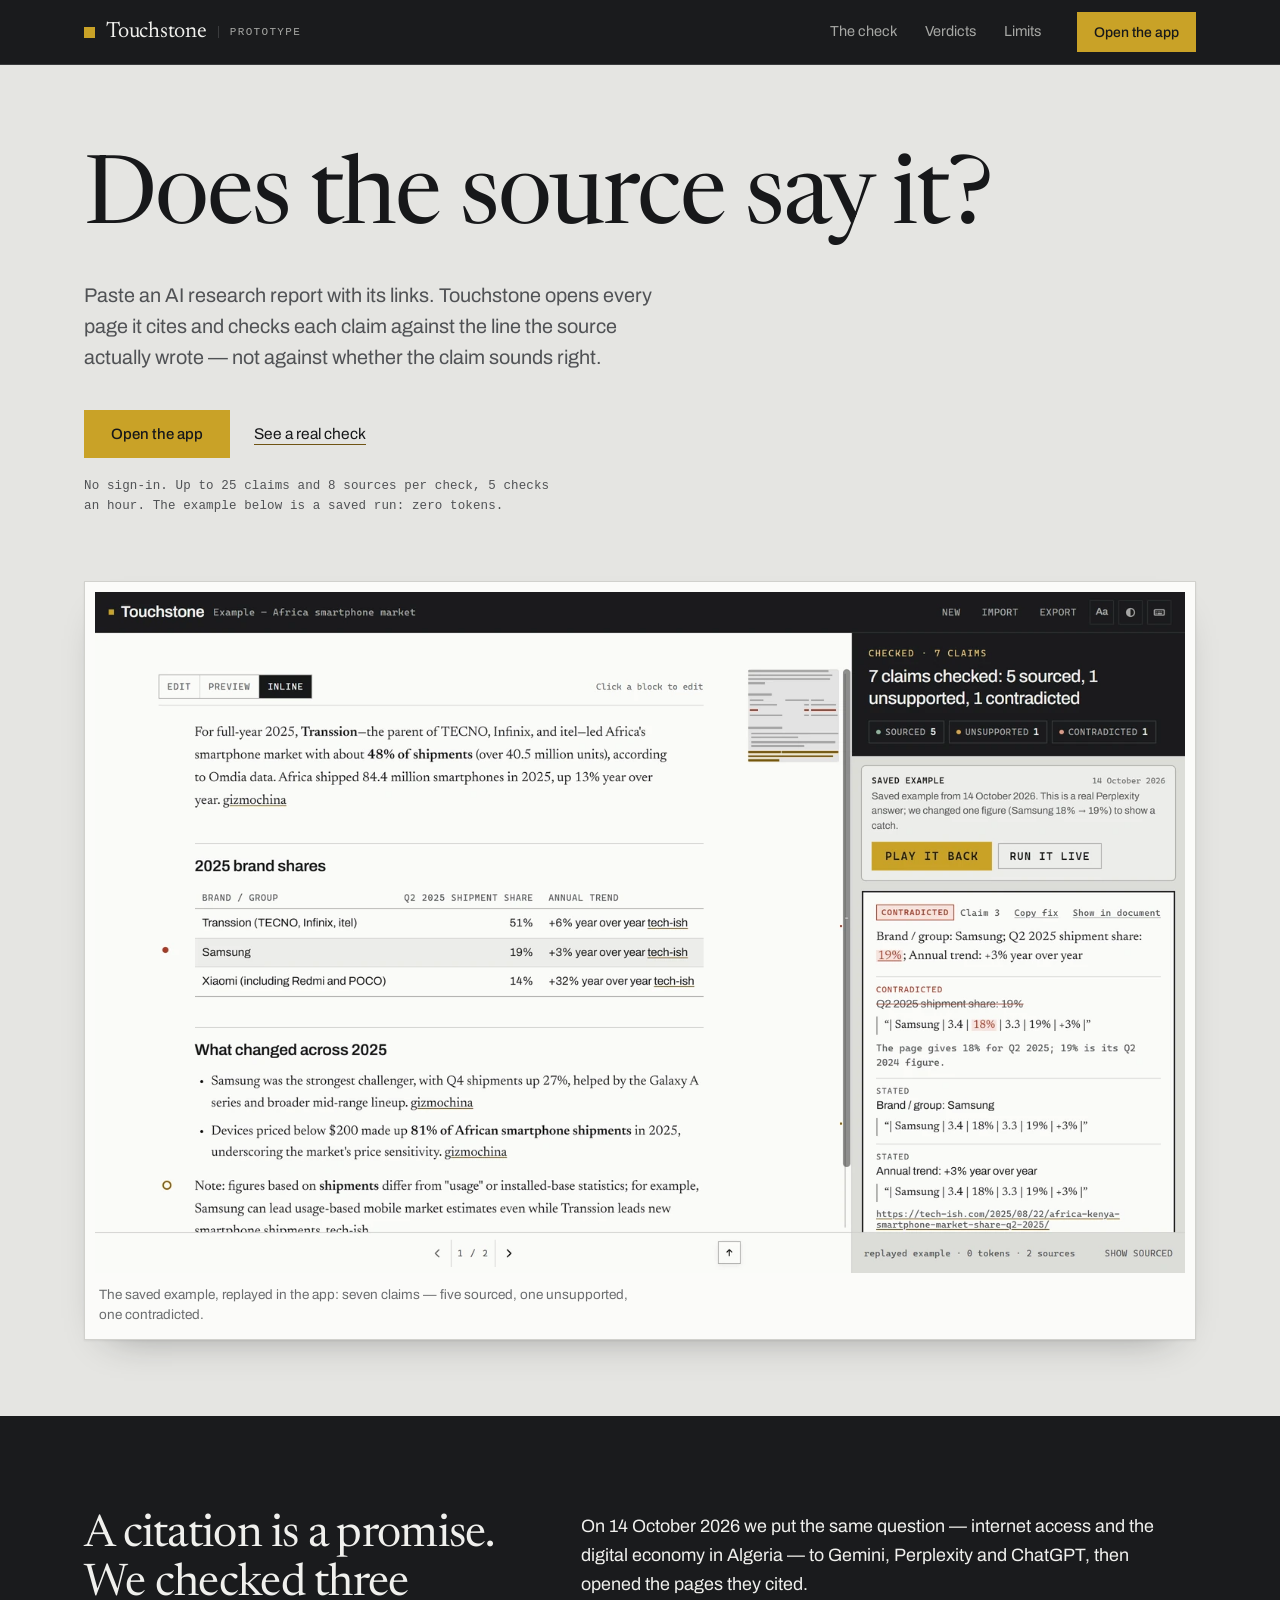
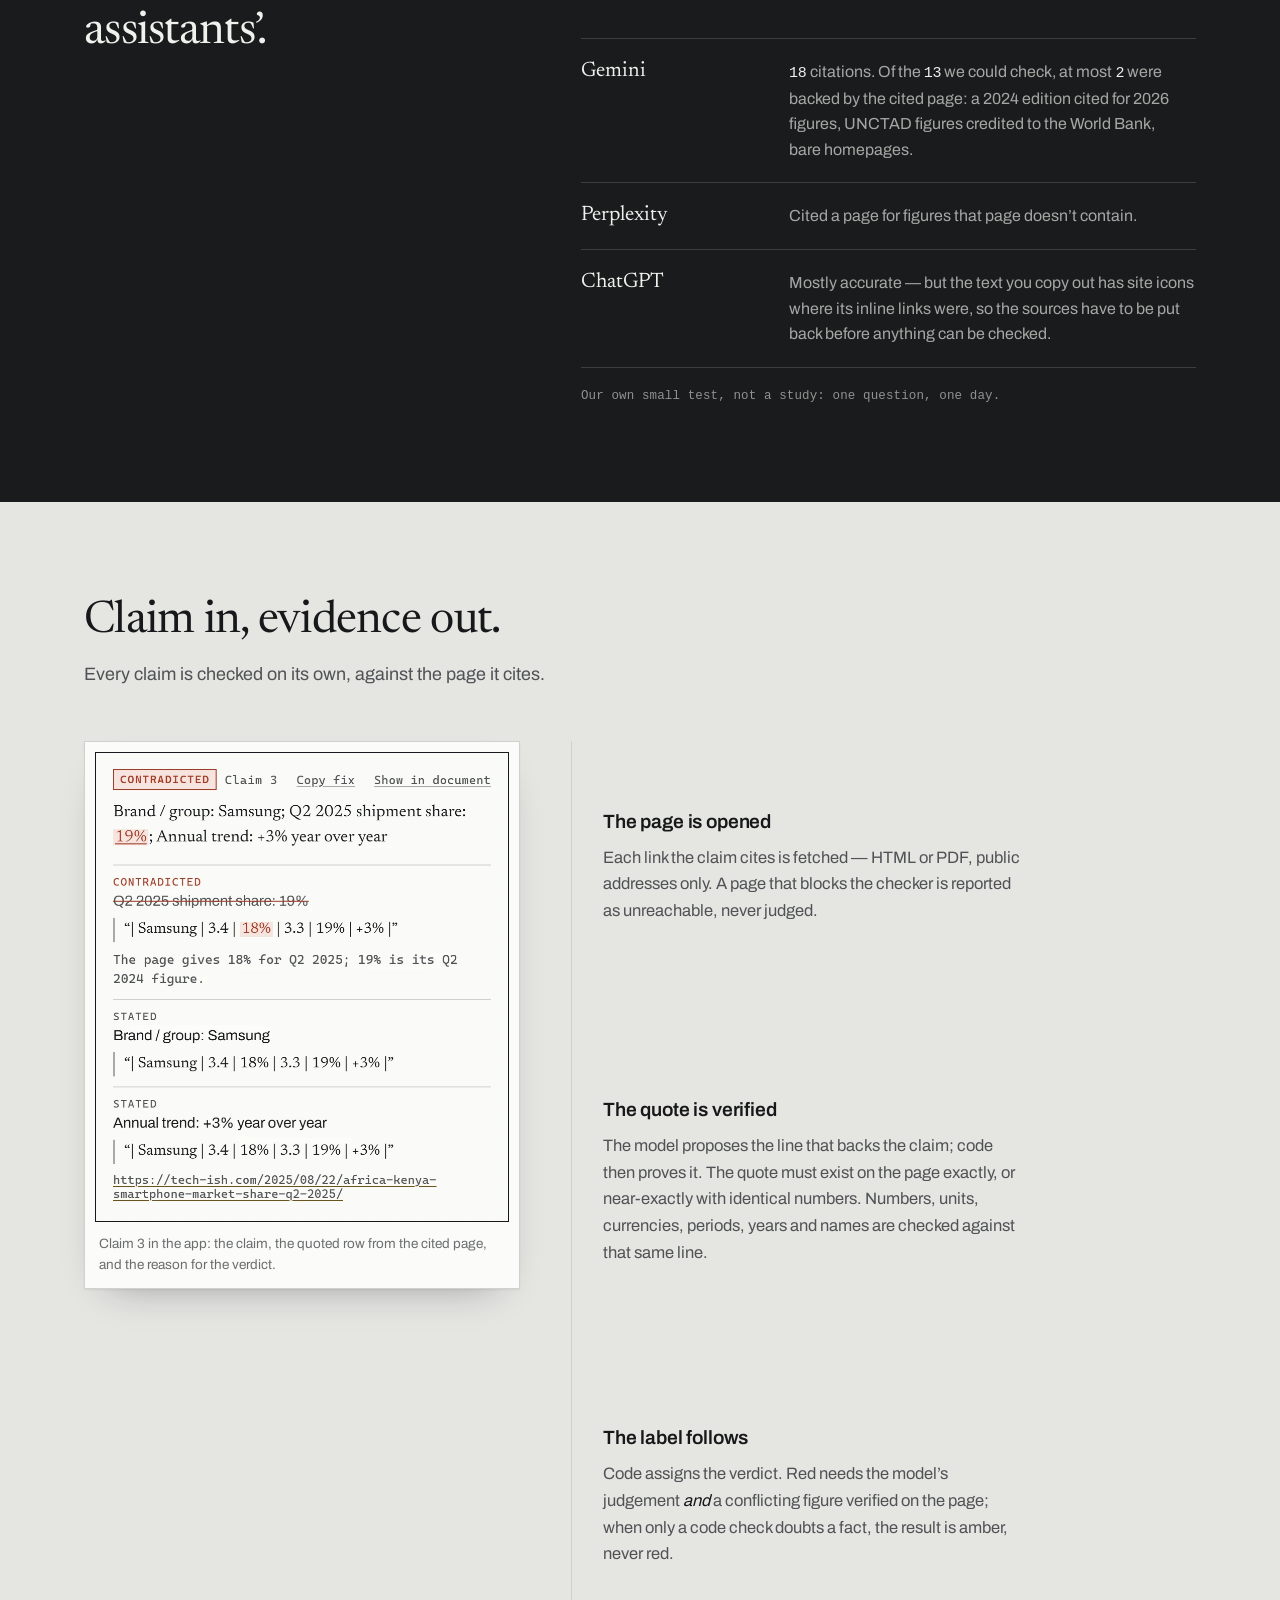
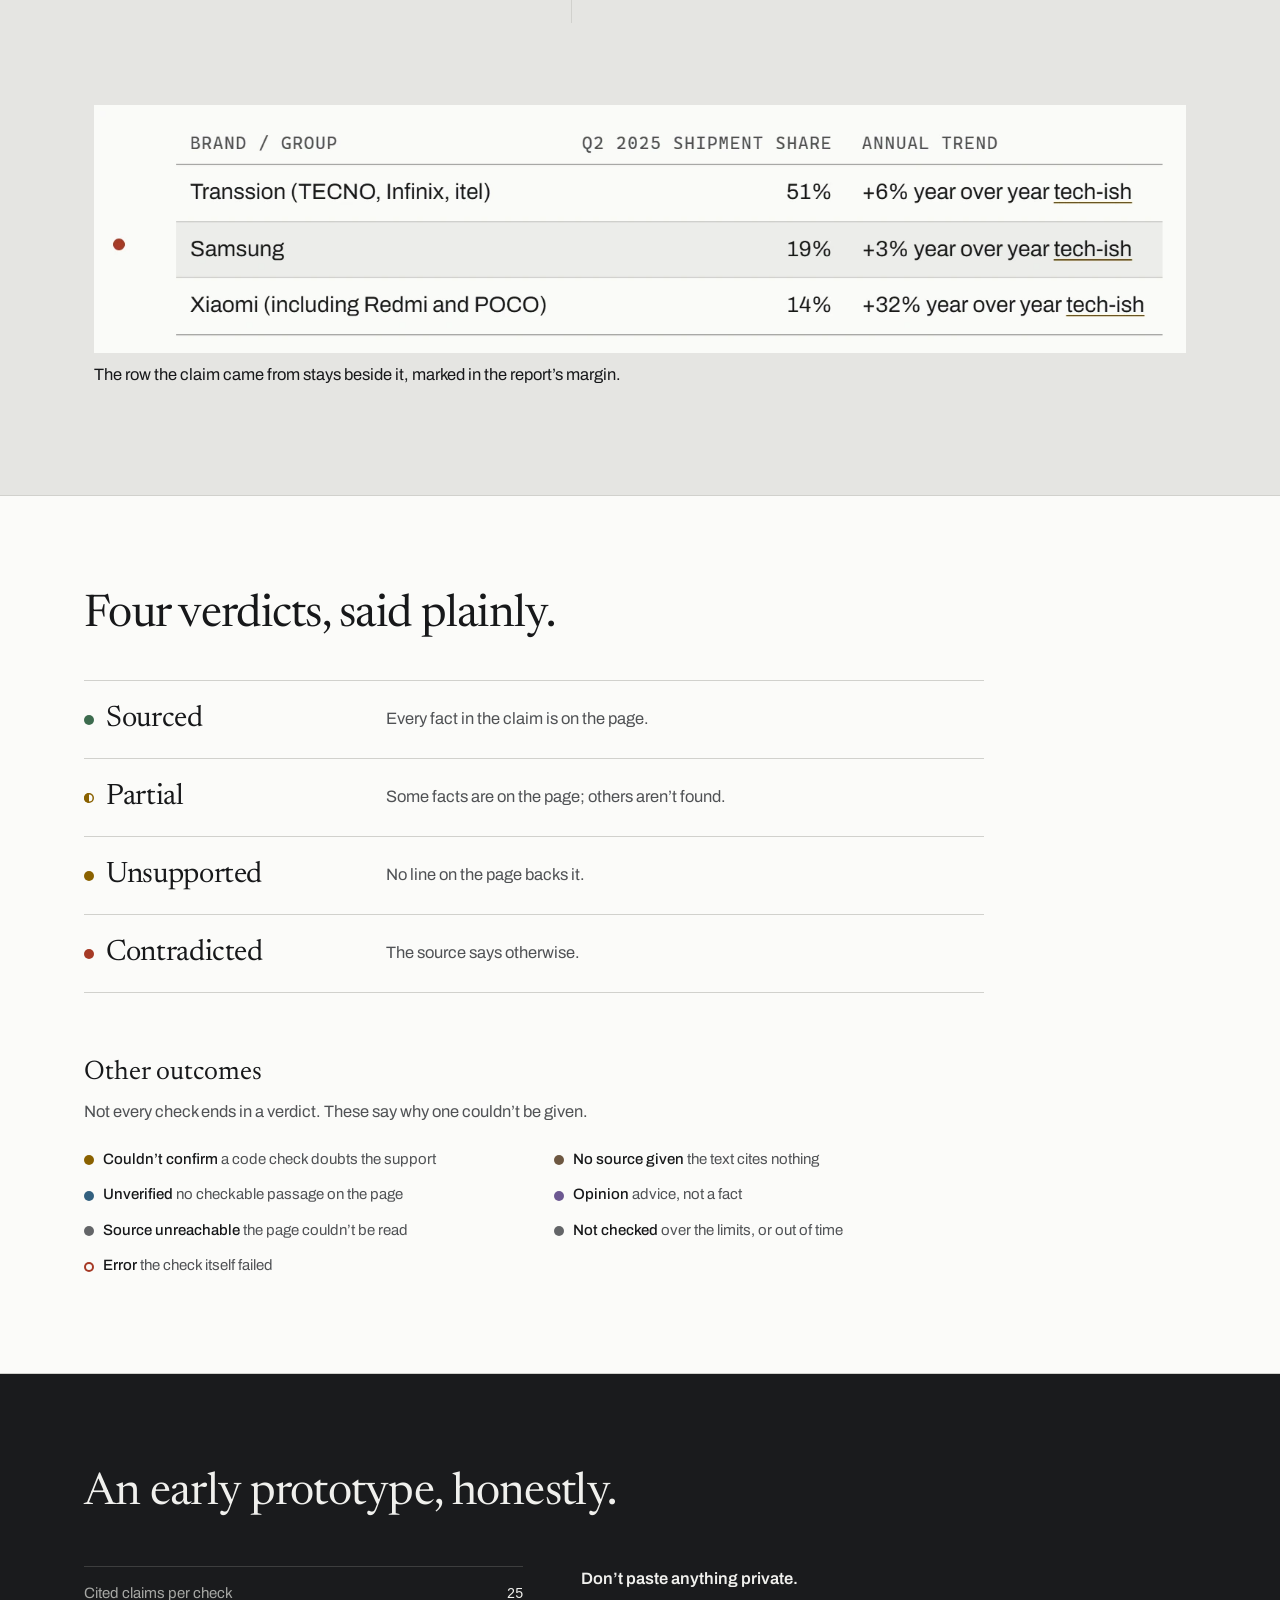
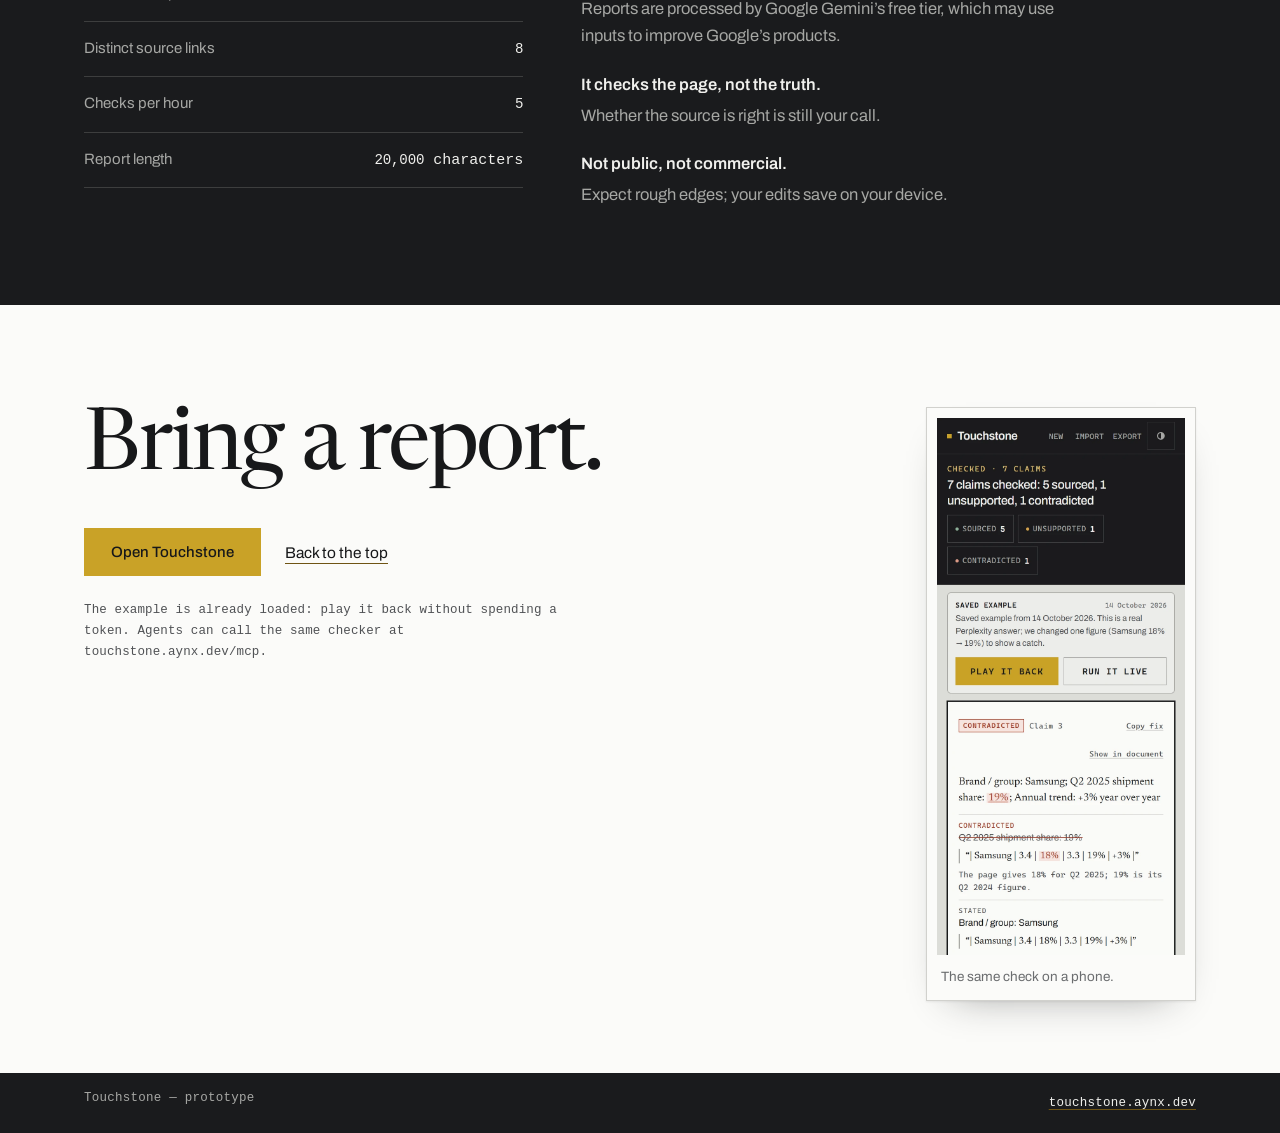
==== landing/index.html @ 38c02de0 "Landing page in the app's world, with the app's own screenshots Rebuild the design export (human/Lan" ====
<!doctype html>
<html lang="en">
<head>
<meta charset="utf-8">
<meta name="viewport" content="width=device-width, initial-scale=1">
<title>Touchstone — Does the source say it?</title>
<meta name="description" content="Paste an AI research report with its links. Touchstone opens every page it cites and checks each claim against the line the source actually wrote.">
<meta name="color-scheme" content="light">
<link rel="icon" href="favicon.svg" type="image/svg+xml">
<link rel="preload" href="fonts/newsreader-latin-2.woff2" as="font" type="font/woff2" crossorigin>
<link rel="preload" href="fonts/archivo-latin-1.woff2" as="font" type="font/woff2" crossorigin>
<link rel="stylesheet" href="tokens.css">
<link rel="stylesheet" href="landing.css">
<script src="landing.js" defer></script>
</head>
<body>
<a class="skip" href="#main">Skip to the content</a>
<div class="progress" aria-hidden="true"><span></span></div>

<header class="bar">
  <div class="wrap bar-in">
    <a class="brand" href="#top">
      <span class="mark" aria-hidden="true"></span>
      <span class="brand-name">Touchstone</span>
      <span class="proto">Prototype</span>
    </a>
    <nav class="nav" aria-label="Sections">
      <a href="#check">The check</a>
      <a href="#key">Verdicts</a>
      <a href="#limits">Limits</a>
    </nav>
    <a class="btn btn-sm" href="https://touchstone.aynx.dev/">Open the app</a>
  </div>
</header>

<main id="main">

  <!-- ── hero ─────────────────────────────────────────────────────────── -->
  <section class="hero" id="top">
    <div class="wrap">
      <h1 class="display">Does the source say&nbsp;it?</h1>
      <p class="lead">Paste an AI research report with its links. Touchstone opens every page it
        cites and checks each claim against the line the source actually wrote — not against
        whether the claim sounds right.</p>
      <div class="actions">
        <a class="btn" href="https://touchstone.aynx.dev/">Open the app</a>
        <a class="link" href="#check">See a real check</a>
      </div>
      <p class="fine">No sign-in. Up to 25 claims and 8 sources per check, 5 checks an hour.
        The example below is a saved run: zero tokens.</p>

      <figure class="sheet hero-shot">
        <picture>
          <source media="(max-width:700px)" srcset="shots/app-phone.webp" type="image/webp">
          <source media="(max-width:700px)" srcset="shots/app-phone.png" type="image/png">
          <source srcset="shots/app-results.webp" type="image/webp">
          <img src="shots/app-results.png" width="1440" height="900" fetchpriority="high"
               alt="The Touchstone app checking the saved example. The verdict panel reads “7 claims checked: 5 sourced, 1 unsupported, 1 contradicted”, beside a contradicted claim card that shows the quoted row from the cited page and the reason for the verdict.">
        </picture>
        <figcaption>The saved example, replayed in the app: seven claims — five sourced,
          one unsupported, one contradicted.</figcaption>
      </figure>
    </div>
  </section>

  <!-- ── the problem ──────────────────────────────────────────────────── -->
  <section class="band" id="problem">
    <div class="wrap band-in">
      <h2 class="h2">A citation is a promise.<br>We checked three assistants’.</h2>
      <div class="band-body">
        <p class="band-lead">On 14 October 2026 we put the same question — internet access and the
          digital economy in Algeria — to Gemini, Perplexity and ChatGPT, then opened the pages
          they cited.</p>
        <dl class="findings">
          <div>
            <dt>Gemini</dt>
            <dd><span class="num">18</span> citations. Of the <span class="num">13</span> we could
              check, at most <span class="num">2</span> were backed by the cited page: a 2024 edition
              cited for 2026 figures, UNCTAD figures credited to the World Bank, bare homepages.</dd>
          </div>
          <div>
            <dt>Perplexity</dt>
            <dd>Cited a page for figures that page doesn’t contain.</dd>
          </div>
          <div>
            <dt>ChatGPT</dt>
            <dd>Mostly accurate — but the text you copy out has site icons where its inline links
              were, so the sources have to be put back before anything can be checked.</dd>
          </div>
        </dl>
        <p class="fine">Our own small test, not a study: one question, one day.</p>
      </div>
    </div>
  </section>

  <!-- ── the check ────────────────────────────────────────────────────── -->
  <section class="check" id="check">
    <div class="wrap">
      <div class="check-head">
        <h2 class="h2">Claim in, evidence out.</h2>
        <p class="lead-sm">Every claim is checked on its own, against the page it cites.</p>
      </div>

      <div class="check-grid">
        <figure class="sheet check-figure">
          <picture>
            <source media="(max-width:700px)" srcset="shots/app-card-phone.webp" type="image/webp">
            <source media="(max-width:700px)" srcset="shots/app-card-phone.png" type="image/png">
            <source srcset="shots/app-card.webp" type="image/webp">
            <img src="shots/app-card.png" width="824" height="700" loading="lazy"
                 alt="A claim card from the app. The claim is “Brand / group: Samsung; Q2 2025 shipment share: 19%; Annual trend: +3% year over year”. Under it, the contradicted fact shows the page’s own row — “| Samsung | 3.4 | 18% | 3.3 | 19% | +3% |” — with 18% picked out, and the reason: “The page gives 18% for Q2 2025; 19% is its Q2 2024 figure.”">
          </picture>
          <figcaption>Claim 3 in the app: the claim, the quoted row from the cited page, and the
            reason for the verdict.</figcaption>
        </figure>

        <div class="beats">
          <span class="hairline" aria-hidden="true"></span>
          <div class="beat reveal">
            <h3>The page is opened</h3>
            <p>Each link the claim cites is fetched — HTML or PDF, public addresses only. A page
              that blocks the checker is reported as unreachable, never judged.</p>
          </div>
          <div class="beat reveal">
            <h3>The quote is verified</h3>
            <p>The model proposes the line that backs the claim; code then proves it. The quote
              must exist on the page exactly, or near-exactly with identical numbers. Numbers,
              units, currencies, periods, years and names are checked against that same line.</p>
          </div>
          <div class="beat reveal">
            <h3>The label follows</h3>
            <p>Code assigns the verdict. Red needs the model’s judgement <em>and</em> a conflicting
              figure verified on the page; when only a code check doubts a fact, the result is
              amber, never red.</p>
          </div>
        </div>
      </div>

      <figure class="strip reveal">
        <picture>
          <source srcset="shots/app-table.webp" type="image/webp">
          <img src="shots/app-table.png" width="1488" height="338" loading="lazy"
               alt="A table from the report as the app shows it, with a red mark in the left margin against the Samsung row at 19%.">
        </picture>
        <figcaption>The row the claim came from stays beside it, marked in the report’s margin.</figcaption>
      </figure>
    </div>
  </section>

  <!-- ── the key ──────────────────────────────────────────────────────── -->
  <section class="key" id="key">
    <div class="wrap">
      <div class="key-in">
      <h2 class="h2">Four verdicts, said plainly.</h2>
      <dl class="key-list">
        <div class="key-row">
          <dt><span class="dot dot-ok" aria-hidden="true"></span>Sourced</dt>
          <dd>Every fact in the claim is on the page.</dd>
        </div>
        <div class="key-row">
          <dt><span class="dot dot-half" aria-hidden="true"></span>Partial</dt>
          <dd>Some facts are on the page; others aren’t found.</dd>
        </div>
        <div class="key-row">
          <dt><span class="dot dot-warn" aria-hidden="true"></span>Unsupported</dt>
          <dd>No line on the page backs it.</dd>
        </div>
        <div class="key-row">
          <dt><span class="dot dot-fail" aria-hidden="true"></span>Contradicted</dt>
          <dd>The source says otherwise.</dd>
        </div>
      </dl>

      <h3 class="h3">Other outcomes</h3>
      <p class="key-note">Not every check ends in a verdict. These say why one couldn’t be given.</p>
      <ul class="edge">
        <li><span class="dot dot-warn" aria-hidden="true"></span><b>Couldn’t confirm</b> a code check doubts the support</li>
        <li><span class="dot dot-brown" aria-hidden="true"></span><b>No source given</b> the text cites nothing</li>
        <li><span class="dot dot-blue" aria-hidden="true"></span><b>Unverified</b> no checkable passage on the page</li>
        <li><span class="dot dot-violet" aria-hidden="true"></span><b>Opinion</b> advice, not a fact</li>
        <li><span class="dot dot-grey" aria-hidden="true"></span><b>Source unreachable</b> the page couldn’t be read</li>
        <li><span class="dot dot-grey" aria-hidden="true"></span><b>Not checked</b> over the limits, or out of time</li>
        <li><span class="dot dot-error" aria-hidden="true"></span><b>Error</b> the check itself failed</li>
      </ul>
      </div>
    </div>
  </section>

  <!-- ── the limits ───────────────────────────────────────────────────── -->
  <section class="band limits" id="limits">
    <div class="wrap band-in">
      <h2 class="h2">An early prototype, honestly.</h2>
      <div class="limits-grid">
        <dl class="spec">
          <div><dt>Cited claims per check</dt><dd><span class="num">25</span></dd></div>
          <div><dt>Distinct source links</dt><dd><span class="num">8</span></dd></div>
          <div><dt>Checks per hour</dt><dd><span class="num">5</span></dd></div>
          <div><dt>Report length</dt><dd><span class="num">20,000</span> characters</dd></div>
        </dl>
        <div class="honest">
          <p><b>Don’t paste anything private.</b> Reports are processed by Google Gemini’s free
            tier, which may use inputs to improve Google’s products.</p>
          <p><b>It checks the page, not the truth.</b> Whether the source is right is still your
            call.</p>
          <p><b>Not public, not commercial.</b> Expect rough edges; your edits save on your device.</p>
        </div>
      </div>
    </div>
  </section>

  <!-- ── close ────────────────────────────────────────────────────────── -->
  <section class="close" id="close">
    <div class="wrap close-in">
      <div>
        <h2 class="display-2">Bring a report.</h2>
        <div class="actions">
          <a class="btn" href="https://touchstone.aynx.dev/">Open Touchstone</a>
          <a class="link" href="#top">Back to the top</a>
        </div>
        <p class="fine">The example is already loaded: play it back without spending a token.
          Agents can call the same checker at <span class="mono-inline">touchstone.aynx.dev/mcp</span>.</p>
      </div>
      <figure class="sheet phone">
        <picture>
          <source srcset="shots/app-phone.webp" type="image/webp">
          <img src="shots/app-phone.png" width="780" height="1688" loading="lazy"
               alt="The same check on a phone: the verdict panel on top, then the saved-example notice and the contradicted claim card.">
        </picture>
        <figcaption>The same check on a phone.</figcaption>
      </figure>
    </div>
  </section>
</main>

<footer class="foot">
  <div class="wrap foot-in">
    <span>Touchstone — prototype</span>
    <a href="https://touchstone.aynx.dev/">touchstone.aynx.dev</a>
  </div>
</footer>
</body>
</html>
---- landing/tokens.css ----
/* Touchstone tokens for the landing page.
   Values copied verbatim from the app: human/Coding/touchstone/static/style.css
   `:root` (the light world only — the landing page has no theme switch).
   That file is the source of truth; if a token changes there, change it here. */

:root{
  /* surfaces */
  --page:#e5e5e2;        /* the desk */
  --page-2:#dcdcd8;      /* the desk, deeper */
  --paper:#fbfbf9;       /* the sheet */
  --soft:#ededea;
  --rule:#d1d1cd;
  --rule-strong:#a9aaa6;

  /* ink */
  --ink:#17181a;
  --muted:#505255;
  --faint:#6b6d6f;

  /* graphite panel */
  --stone:#1a1b1d;
  --on-stone:#f0f0ed;
  --on-stone-muted:#a6a7a4;
  --topbar:#1a1b1d;
  --topbar-fg:#f0f0ed;
  --topbar-muted:#a6a7a4;
  --topbar-line:#3a3b3d;

  /* one accent */
  --gold:#c9a227;
  --gold-hover:#b08a1c;
  --gold-ink:#17181a;
  --brass:#6f5414;
  --accent-on:#e3c476;
  --sel:rgba(201,162,39,.24);

  /* verdict marks — the app's own label colours */
  --ok:#3c6b4e;
  --warn:#8a6100;
  --fail:#a63a26;
  --grey:#636568;
  --brown:#6d5741;
  --blue:#33607f;
  --violet:#6c5891;

  /* type */
  --sans:"Archivo",system-ui,-apple-system,"Segoe UI",sans-serif;
  --serif:"Newsreader","Iowan Old Style","Palatino Linotype",Georgia,serif;
  --mono:ui-monospace,"SF Mono","Cascadia Mono",Menlo,Consolas,monospace;

  /* rhythm */
  --wrap:1160px;
  --bar:64px;
  --ease:cubic-bezier(.22,1,.36,1);   /* motion-foundations `smooth` */
  --slow:520ms;
  --shadow:0 1px 2px rgba(23,24,26,.07), 0 18px 40px -26px rgba(23,24,26,.45);
}
---- landing/landing.css ----
/* Touchstone landing page.
   World: the app's own — a dim desk, sheets of paper, one graphite panel, one
   gold. Light only; the app's theme switch is deliberately absent here.
   Motion: one authored moment (the evidence hairline), everything else a single
   restrained reveal. Scroll-driven where the engine supports it. */

@font-face{
  font-family:"Archivo";src:url("fonts/archivo-latin-1.woff2") format("woff2");
  font-weight:400 700;font-style:normal;font-display:swap;
}
@font-face{
  font-family:"Newsreader";src:url("fonts/newsreader-latin-2.woff2") format("woff2");
  font-weight:400 600;font-style:normal;font-display:swap;
}

*{box-sizing:border-box}
html{
  -webkit-text-size-adjust:100%;
  scrollbar-color:var(--rule-strong) var(--page);
}
body{
  margin:0;
  background:var(--page);
  color:var(--ink);
  font:400 16.5px/1.62 var(--sans);
  -webkit-font-smoothing:antialiased;
  text-rendering:optimizeLegibility;
}
img{max-width:100%;height:auto}
::selection{background:var(--sel);color:var(--ink)}
:focus-visible{outline:2px solid var(--brass);outline-offset:3px}
.band :focus-visible,.foot :focus-visible,.bar :focus-visible{outline-color:var(--accent-on)}
h1,h2,h3,p,figure,dl,dd{margin:0}
/* Let the last line pull a word down rather than leave one alone. */
p,dd,li,figcaption{text-wrap:pretty}

.wrap{max-width:var(--wrap);margin-inline:auto;padding-inline:clamp(20px,4vw,24px)}
[id]{scroll-margin-top:calc(var(--bar) + 20px)}
.sr-only{position:absolute;width:1px;height:1px;overflow:hidden;clip:rect(0,0,0,0);white-space:nowrap}
.num{font-family:var(--mono);font-variant-numeric:tabular-nums;font-size:.94em;letter-spacing:-.01em}
.mono-inline{font-family:var(--mono)}

/* ── skip link ─────────────────────────────────────────────────────────── */
.skip{
  position:absolute;left:16px;top:-120px;z-index:100;
  background:var(--gold);color:var(--gold-ink);padding:12px 18px;
  font:500 14px var(--sans);text-decoration:none;transition:top 180ms var(--ease);
}
.skip:focus{top:14px}

/* ── scroll progress: a hairline of gold ───────────────────────────────── */
.progress{position:fixed;inset:0 0 auto;height:2px;z-index:60;pointer-events:none}
.progress span{display:block;height:100%;background:var(--gold);
  transform:scaleX(0);transform-origin:0 50%}

/* ── top bar ───────────────────────────────────────────────────────────── */
.bar{
  position:sticky;top:0;z-index:40;
  background:var(--topbar);color:var(--topbar-fg);
  border-bottom:1px solid var(--topbar-line);
}
.bar-in{display:flex;align-items:center;gap:24px;min-height:var(--bar)}
.brand{display:flex;align-items:center;gap:11px;min-height:44px;
  text-decoration:none;color:var(--topbar-fg);flex:none}
.mark{width:11px;height:11px;background:var(--gold);flex:none}
.brand-name{font:400 22px/1 var(--serif);letter-spacing:-.01em}
.proto{
  font:500 11px var(--mono);letter-spacing:.12em;text-transform:uppercase;
  color:var(--topbar-muted);padding-left:11px;border-left:1px solid var(--topbar-line);
}
.nav{display:flex;align-items:center;gap:4px;margin-left:auto}
.nav a{
  display:inline-flex;align-items:center;min-height:44px;padding:0 12px;
  color:var(--topbar-muted);text-decoration:none;font-size:14.5px;
  transition:color 180ms var(--ease);
}
.nav a:hover{color:var(--topbar-fg)}

/* ── buttons ───────────────────────────────────────────────────────────── */
.btn{
  display:inline-flex;align-items:center;justify-content:center;
  min-height:48px;padding:0 26px;flex:none;
  background:var(--gold);color:var(--gold-ink);border:1px solid var(--gold);
  font:500 15px var(--sans);text-decoration:none;
  transition:background 180ms var(--ease),border-color 180ms var(--ease);
}
.btn:hover{background:var(--gold-hover);border-color:var(--gold-hover);color:var(--gold-ink)}
.btn-sm{min-height:40px;padding:0 16px;font-size:14px;margin-left:auto}
.nav + .btn-sm{margin-left:0}
.link{
  display:inline-flex;align-items:center;min-height:44px;
  color:var(--ink);font-size:15.5px;text-decoration:underline;
  text-decoration-color:var(--brass);text-decoration-thickness:1px;text-underline-offset:5px;
  transition:text-decoration-color 180ms var(--ease),text-decoration-thickness 180ms var(--ease);
}
.link:hover{text-decoration-color:var(--ink);text-decoration-thickness:2px}

/* ── sheets and figures ────────────────────────────────────────────────── */
.sheet{
  background:var(--paper);border:1px solid var(--rule);padding:10px;
  box-shadow:var(--shadow);
}
.sheet picture{display:block}
.sheet img{display:block;width:100%}
.sheet figcaption{
  font:400 13.5px/1.5 var(--sans);color:var(--faint);
  padding:12px 4px 3px;max-width:76ch;
}

/* ── hero ──────────────────────────────────────────────────────────────── */
.hero{padding:clamp(52px,7vw,92px) 0 clamp(48px,6vw,80px)}
.display{
  font:400 clamp(40px,7.4vw,96px)/.98 var(--serif);
  letter-spacing:-.022em;text-wrap:balance;max-width:11.5em;
}
.lead{
  margin-top:clamp(24px,3vw,34px);max-width:54ch;
  font-size:clamp(17px,1.55vw,20px);line-height:1.55;color:var(--muted);
}
.actions{display:flex;align-items:center;gap:12px 24px;flex-wrap:wrap;margin-top:clamp(26px,3vw,36px)}
.fine{
  margin-top:18px;max-width:64ch;
  font:400 12.5px/1.65 var(--mono);letter-spacing:.01em;color:var(--muted);
}
.hero-shot{margin-top:clamp(36px,5.5vw,64px)}
.hero-shot picture{display:block;aspect-ratio:1440/900}

/* ── graphite bands ────────────────────────────────────────────────────── */
.band{background:var(--stone);color:var(--on-stone);padding:clamp(60px,7.5vw,104px) 0}
.band-in{display:grid;grid-template-columns:minmax(0,5fr) minmax(0,7fr);
  gap:clamp(28px,4.5vw,64px);align-items:start}
.h2{
  font:400 clamp(29px,3.7vw,45px)/1.07 var(--serif);
  letter-spacing:-.016em;text-wrap:balance;max-width:17em;
}
.band .h2{max-width:13em}
.band-lead{font-size:clamp(16.5px,1.4vw,18px);line-height:1.6;color:var(--on-stone);max-width:60ch}

/* findings: three exhibits, not three cards */
.findings{margin-top:clamp(28px,3.5vw,40px);border-top:1px solid rgba(240,240,237,.16)}
.findings > div{
  display:grid;grid-template-columns:minmax(120px,180px) minmax(0,1fr);
  gap:8px 28px;padding:20px 0;border-bottom:1px solid rgba(240,240,237,.16);
}
.findings dt{font:400 21px/1.2 var(--serif);color:var(--on-stone)}
.findings dd{color:var(--on-stone-muted);font-size:16px;line-height:1.6;max-width:60ch}
.findings .num{color:var(--on-stone)}
.band .fine{color:var(--on-stone-muted);opacity:.85}

/* ── the check: sticky evidence + beats ────────────────────────────────── */
/* The card is a 2x capture of a 412px element: shown at 412–436px it is 1:1
   and retina-sharp. Never scale it wider than that. */
.check{padding:clamp(60px,7.5vw,104px) 0}
.check-head{margin-bottom:clamp(32px,4.5vw,52px);max-width:62ch}
.lead-sm{margin-top:14px;font-size:clamp(16.5px,1.4vw,18px);line-height:1.6;color:var(--muted);max-width:58ch}
.check-grid{
  display:grid;grid-template-columns:minmax(0,1fr);
  gap:clamp(28px,4vw,56px);align-items:start;
}
.check-figure{position:static;margin:0;max-width:436px}
.check-figure picture{display:block;aspect-ratio:824/936}
.check-figure img{display:block;width:100%;height:auto}
@media (min-width:900px){
  .check-grid{grid-template-columns:minmax(0,436px) minmax(0,1fr)}
  .check-figure{position:sticky;top:calc(var(--bar) + 20px)}
}
.beats{
  position:relative;margin:0;padding-left:clamp(18px,2.4vw,32px);
  border-left:1px solid var(--rule);
  display:grid;gap:clamp(40px,7vh,72px);
}
.hairline{
  position:absolute;left:-1px;top:0;width:1px;height:100%;
  background:var(--gold);transform:scaleY(0);transform-origin:50% 0;
}
.beat h3{font:600 clamp(18px,1.5vw,21px)/1.3 var(--sans);letter-spacing:-.008em;margin-bottom:10px}
.beat p{color:var(--muted);max-width:47ch}
.beat em{font-style:italic;color:var(--ink)}
.strip{margin:clamp(44px,6vw,72px) 0 0;padding:10px}

/* ── the key ───────────────────────────────────────────────────────────── */
.key{background:var(--paper);border-block:1px solid var(--rule);
  padding:clamp(60px,7.5vw,104px) 0}
.key-in{max-width:900px}.key-list{margin-top:clamp(28px,3.5vw,40px);border-top:1px solid var(--rule)}
.key-row{
  position:relative;display:grid;grid-template-columns:minmax(190px,270px) minmax(0,1fr);
  gap:8px 32px;align-items:baseline;padding:22px 0;border-bottom:1px solid var(--rule);
}
.key-row::before{
  content:"";position:absolute;left:0;top:-1px;height:2px;width:0;
  background:var(--gold);transition:width 420ms var(--ease);
}
.key-row:hover::before{width:100%}
.key-row dt{display:flex;align-items:center;gap:12px;
  font:400 clamp(23px,2.3vw,31px)/1.12 var(--serif);letter-spacing:-.012em}
.key-row dd{color:var(--muted)}
.h3{margin-top:clamp(44px,5.5vw,64px);font:400 clamp(21px,2.1vw,27px)/1.2 var(--serif)}
.key-note{margin-top:10px;color:var(--muted);max-width:56ch}
.edge{
  list-style:none;margin:22px 0 0;padding:0;
  display:grid;grid-template-columns:repeat(2,minmax(0,1fr));gap:13px 40px;
  font-size:15px;line-height:1.5;color:var(--muted);
}
.edge li{position:relative;padding-left:19px}
.edge li .dot{position:absolute;left:0;top:.5em}
.edge b{font-weight:500;color:var(--ink)}

/* marks — the app's own dots */
.dot{display:inline-block;width:10px;height:10px;border-radius:50%;flex:none;
  background:var(--faint);position:relative;top:1px}
.dot-ok{background:var(--ok)}
.dot-warn{background:var(--warn)}
.dot-fail{background:var(--fail)}
.dot-brown{background:var(--brown)}
.dot-blue{background:var(--blue)}
.dot-violet{background:var(--violet)}
.dot-grey{background:var(--grey)}
.dot-half{background:linear-gradient(90deg,var(--warn) 50%,transparent 50%);
  box-shadow:inset 0 0 0 1.5px var(--warn)}
.dot-error{background:transparent;box-shadow:inset 0 0 0 2px var(--fail)}

/* ── limits ────────────────────────────────────────────────────────────── */
.limits .band-in{display:block}
.limits-grid{margin-top:clamp(32px,4vw,48px);
  display:grid;grid-template-columns:minmax(0,5fr) minmax(0,7fr);
  gap:clamp(32px,4.5vw,64px);align-items:start}
.spec{margin:0;border-top:1px solid rgba(240,240,237,.16)}
.spec > div{display:flex;align-items:baseline;justify-content:space-between;gap:20px;
  padding:14px 0;border-bottom:1px solid rgba(240,240,237,.16)}
.spec dt{color:var(--on-stone-muted);font-size:15px}
.spec dd{margin:0;font-family:var(--mono);font-variant-numeric:tabular-nums;
  color:var(--on-stone);font-size:15px;text-align:right}
.honest p{color:var(--on-stone-muted);max-width:56ch}
.honest p + p{margin-top:22px}
.honest b{display:block;color:var(--on-stone);font-weight:600;margin-bottom:4px}

/* ── close ─────────────────────────────────────────────────────────────── */
.close{background:var(--paper);padding:clamp(60px,8vw,112px) 0 clamp(48px,6vw,72px)}
.close-in{display:grid;grid-template-columns:minmax(0,1fr) 270px;
  gap:clamp(32px,5vw,64px);align-items:start}
.display-2{
  font:400 clamp(42px,6.8vw,86px)/.99 var(--serif);
  letter-spacing:-.026em;text-wrap:balance;max-width:9em;
}
.phone{max-width:270px;margin:0;justify-self:end}
.close .fine{margin-top:24px}

/* ── footer ────────────────────────────────────────────────────────────── */
.foot{background:var(--stone);color:var(--on-stone-muted);padding:18px 0}
.foot-in{display:flex;justify-content:space-between;gap:16px;flex-wrap:wrap;
  font:400 12.5px var(--mono);letter-spacing:.02em}
.foot a{display:inline-flex;align-items:center;min-height:24px;color:var(--on-stone);
  text-decoration:underline;text-decoration-color:var(--brass);text-underline-offset:3px}

/* ── motion ────────────────────────────────────────────────────────────── */
@keyframes rise{from{opacity:0;transform:translateY(16px)}to{opacity:1;transform:none}}
@keyframes draw{from{transform:scaleY(0)}to{transform:scaleY(1)}}

/* Chronium/Edge: the scroll itself drives both, so they scrub with the scroll
   rather than playing once. */
@media (prefers-reduced-motion: no-preference){
  @supports (animation-timeline: view()){
    .reveal{
      animation:rise var(--slow) var(--ease) both;
      animation-timeline:view();
      animation-range:entry 6% entry 52%;
    }
    .hairline{
      animation:draw 1s linear both;
      animation-timeline:view();
      animation-range:entry 26% cover 58%;
    }
  }
}

/* Fallback for engines without view timelines: one IntersectionObserver, once.
   `.motion-fallback` is only added by landing.js, so without JS the content
   simply shows. */
.motion-fallback .reveal{
  opacity:0;transform:translateY(16px);
  transition:opacity var(--slow) var(--ease),transform var(--slow) var(--ease);
}
.motion-fallback .reveal.is-in{opacity:1;transform:none}

@media (prefers-reduced-motion: reduce){
  html{scroll-behavior:auto}
  *,*::before,*::after{animation:none !important;transition:none !important}
  .hairline{transform:scaleY(1)}
  .motion-fallback .reveal{opacity:1;transform:none}
  .key-row:hover::before{width:100%}
}
@media (prefers-reduced-motion: no-preference){
  html{scroll-behavior:smooth}
}

/* ── responsive ────────────────────────────────────────────────────────── */
@media (min-width:900px){
  .beat{min-height:clamp(200px,28vh,300px);display:flex;flex-direction:column;justify-content:center}
}

@media (max-width:980px){
  .band-in,.limits-grid,.close-in{grid-template-columns:minmax(0,1fr)}
  .beats{border-left:0;padding-left:0}
  .hairline{display:none}
  .close-in .phone{justify-self:start;max-width:230px}
  .key-row{grid-template-columns:minmax(0,1fr);gap:6px}
  .findings > div{grid-template-columns:minmax(0,1fr);gap:6px}
}

/* Below this the desktop capture would be too small to read, so the figures
   switch to the phone capture (see the <picture> sources). The table strip has
   no phone variant — at 330px its rows stop being legible — so it is dropped
   rather than shown as a grey smudge; the claim card above carries the point. */
@media (max-width:700px){
  .check-figure{max-width:100%}
  .check-figure picture{aspect-ratio:724/808}
  .hero-shot picture{aspect-ratio:390/844}
  .hero-shot{max-width:412px}
  .strip{display:none}
}

@media (max-width:760px){
  .nav{display:none}
  .bar-in{gap:12px}
  .brand{margin-right:auto}
  .edge{grid-template-columns:minmax(0,1fr)}
  .display{max-width:9em}
  .hero{padding-top:clamp(36px,7vw,52px)}
}

@media (max-width:520px){
  body{font-size:16px}
  .proto{display:none}
  .actions{gap:10px}
  .actions .btn{width:100%}
  .actions .link{width:100%;justify-content:flex-start}
  .spec > div{flex-wrap:wrap;gap:2px 12px}
  .spec dd{text-align:left}
}
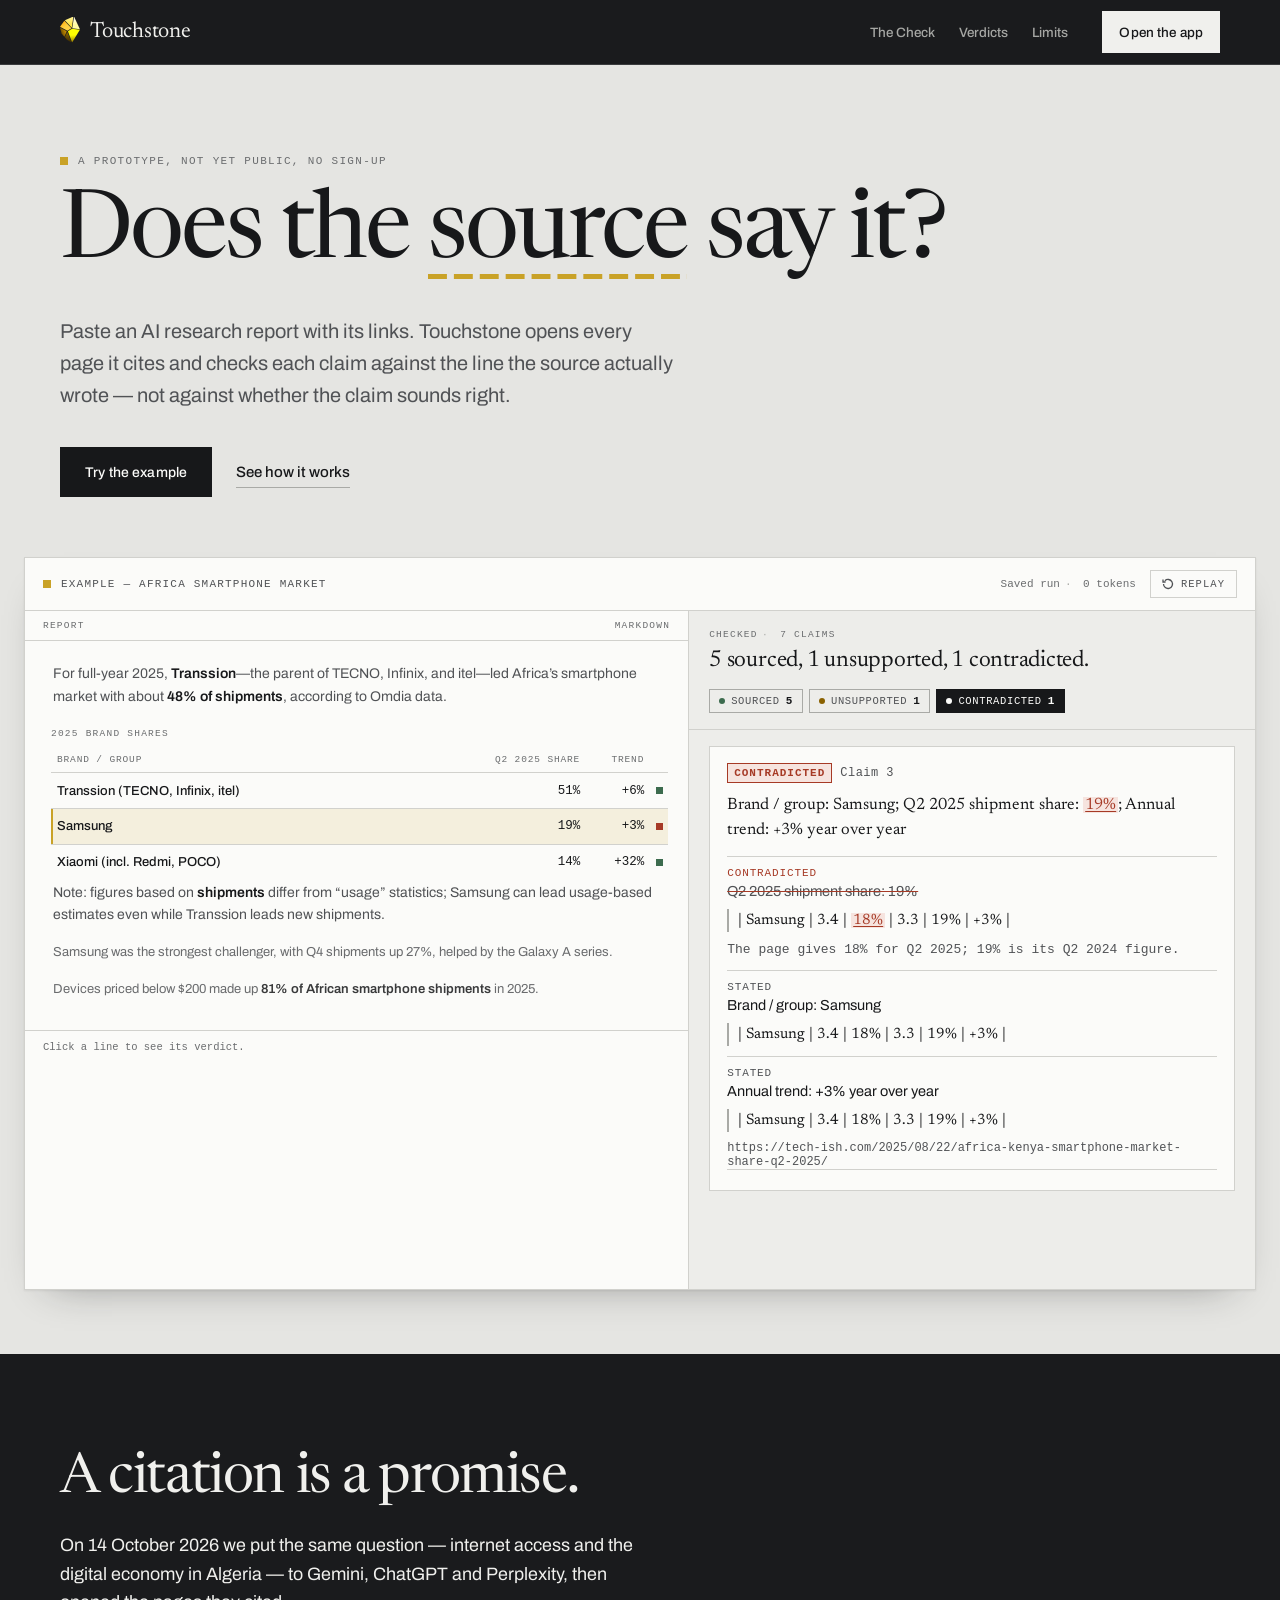
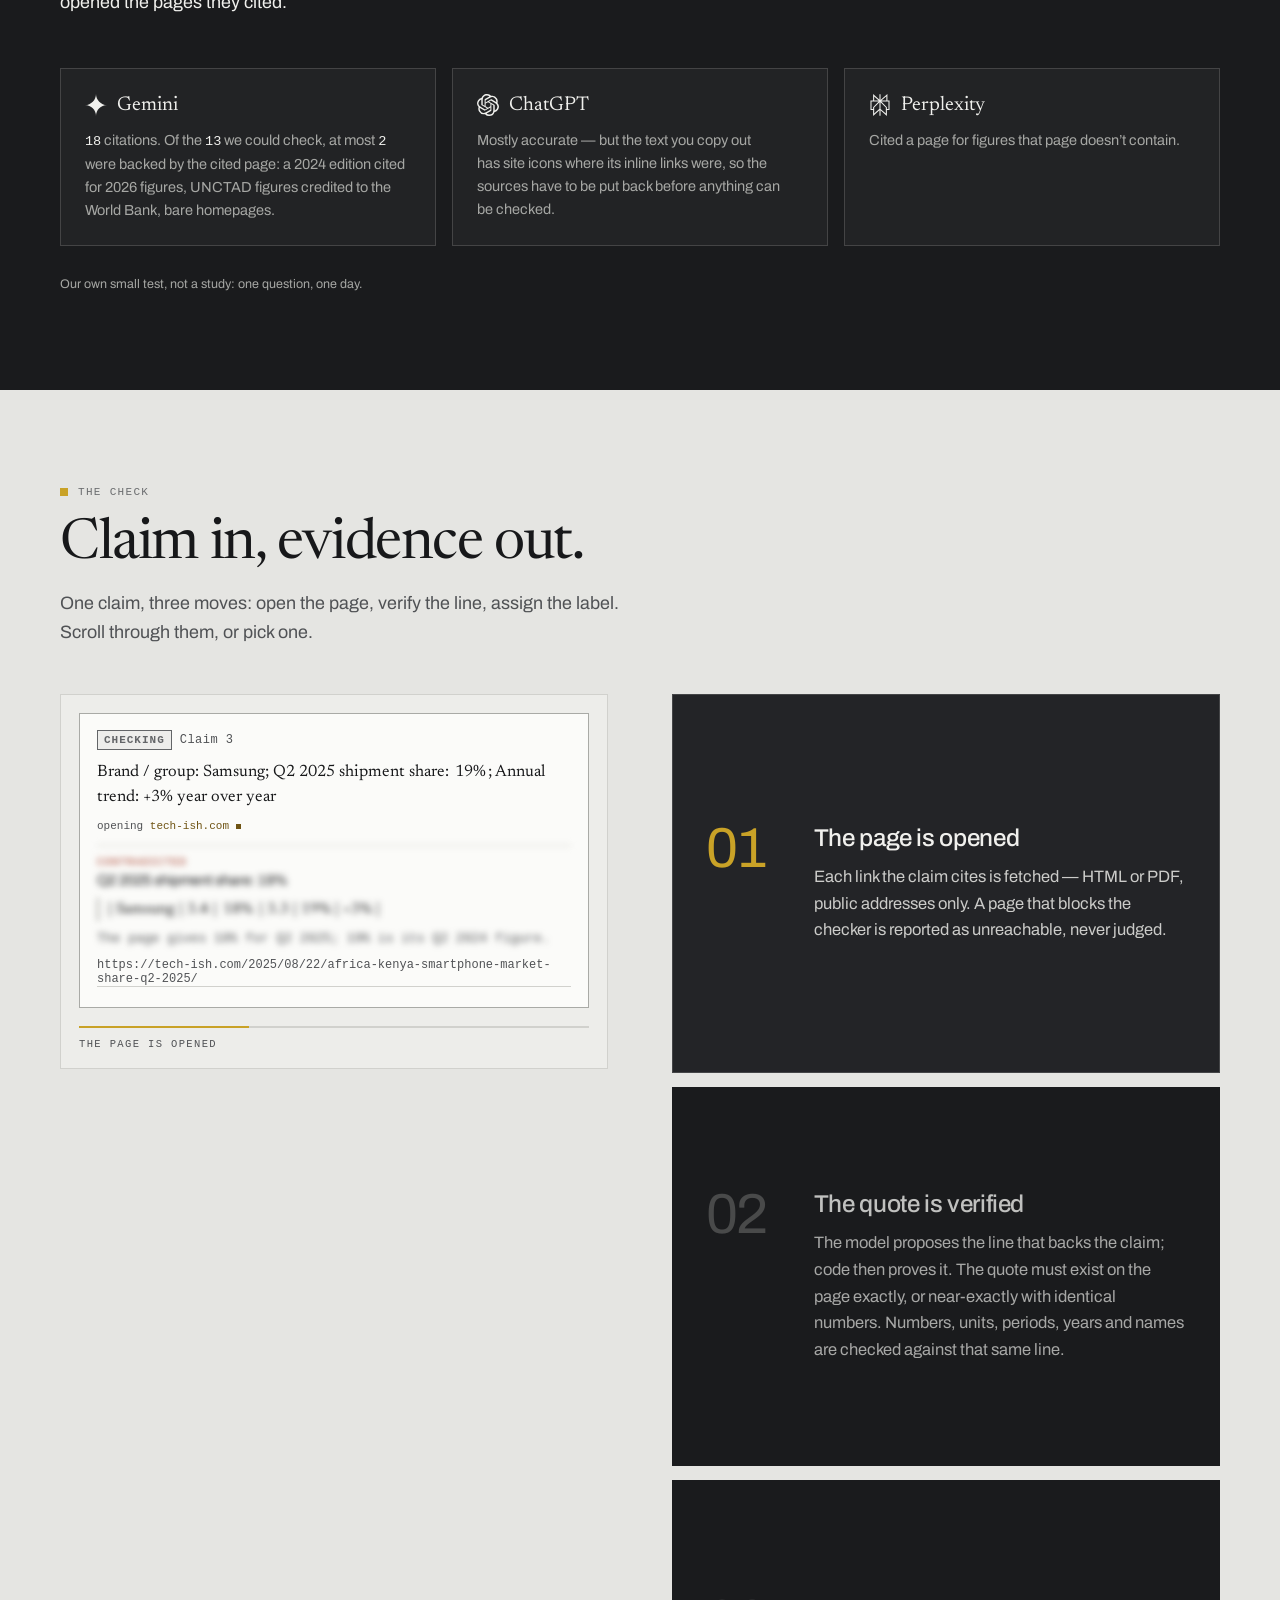
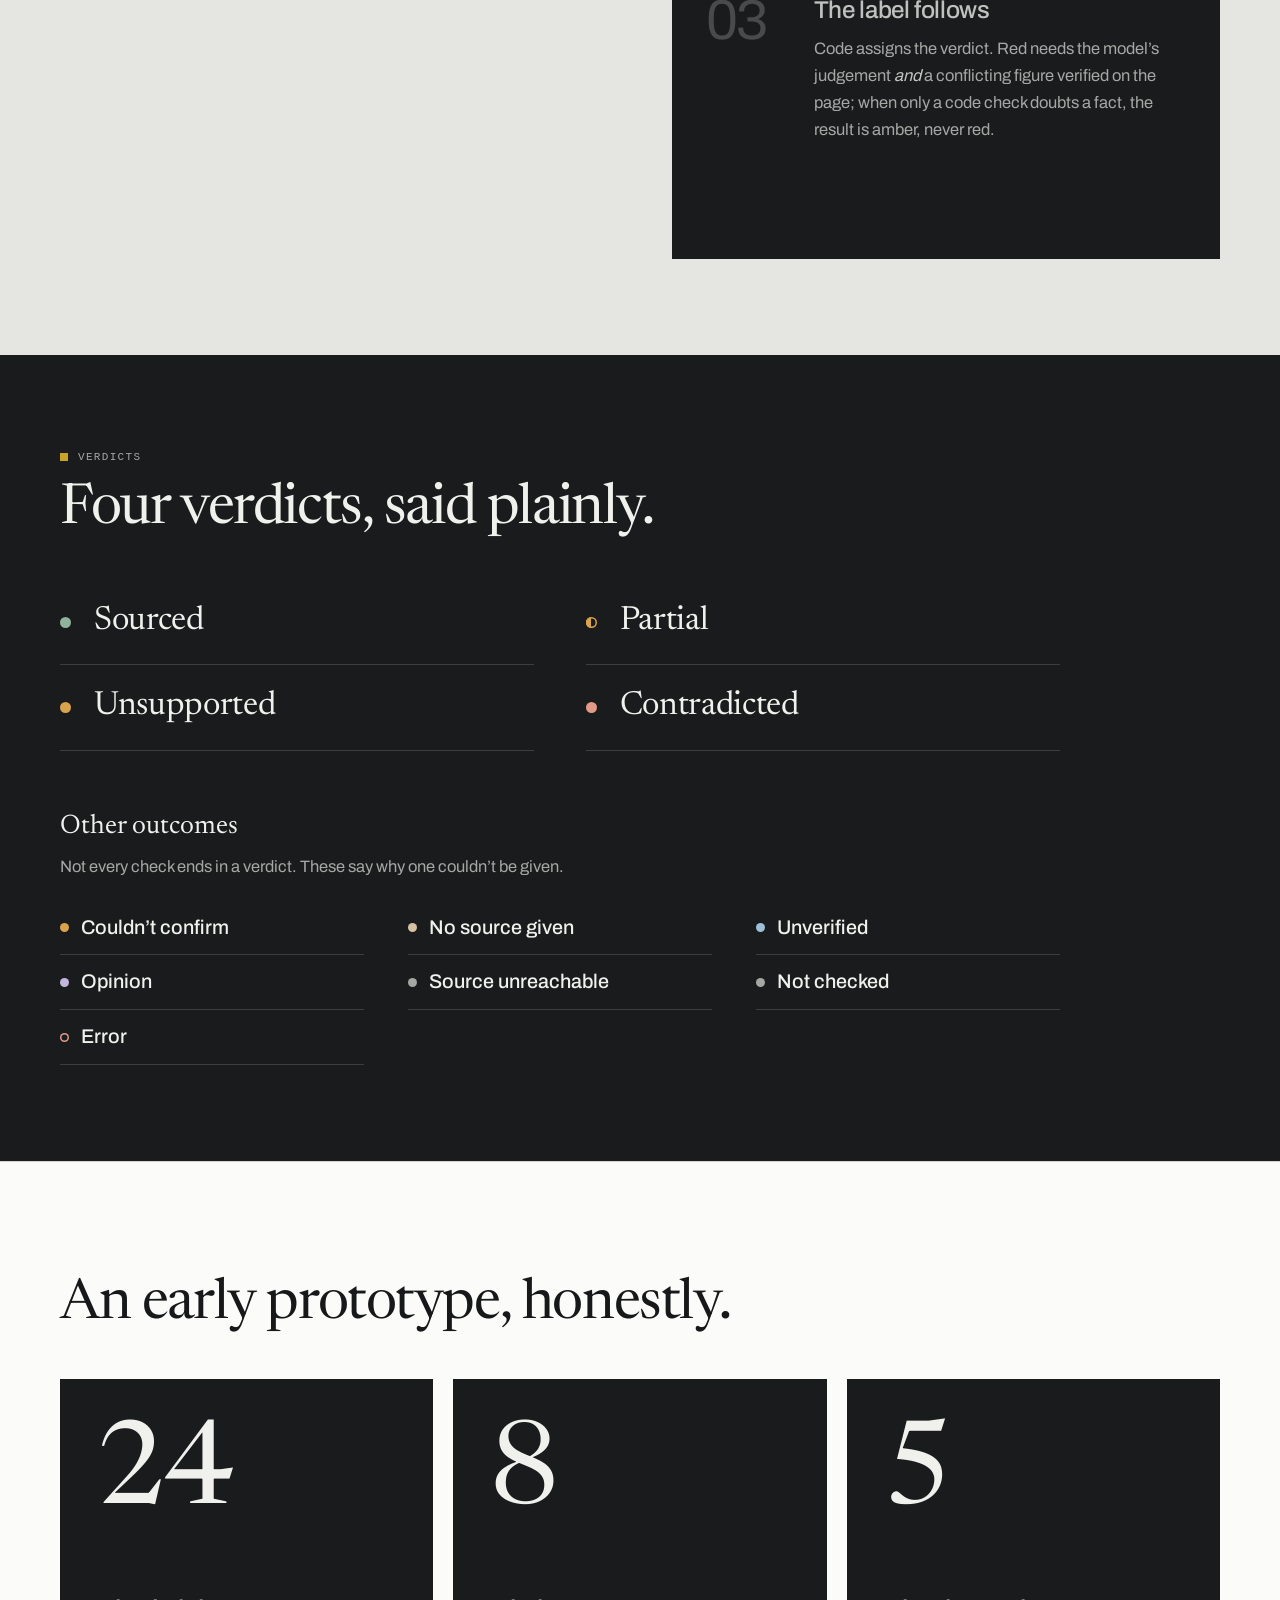
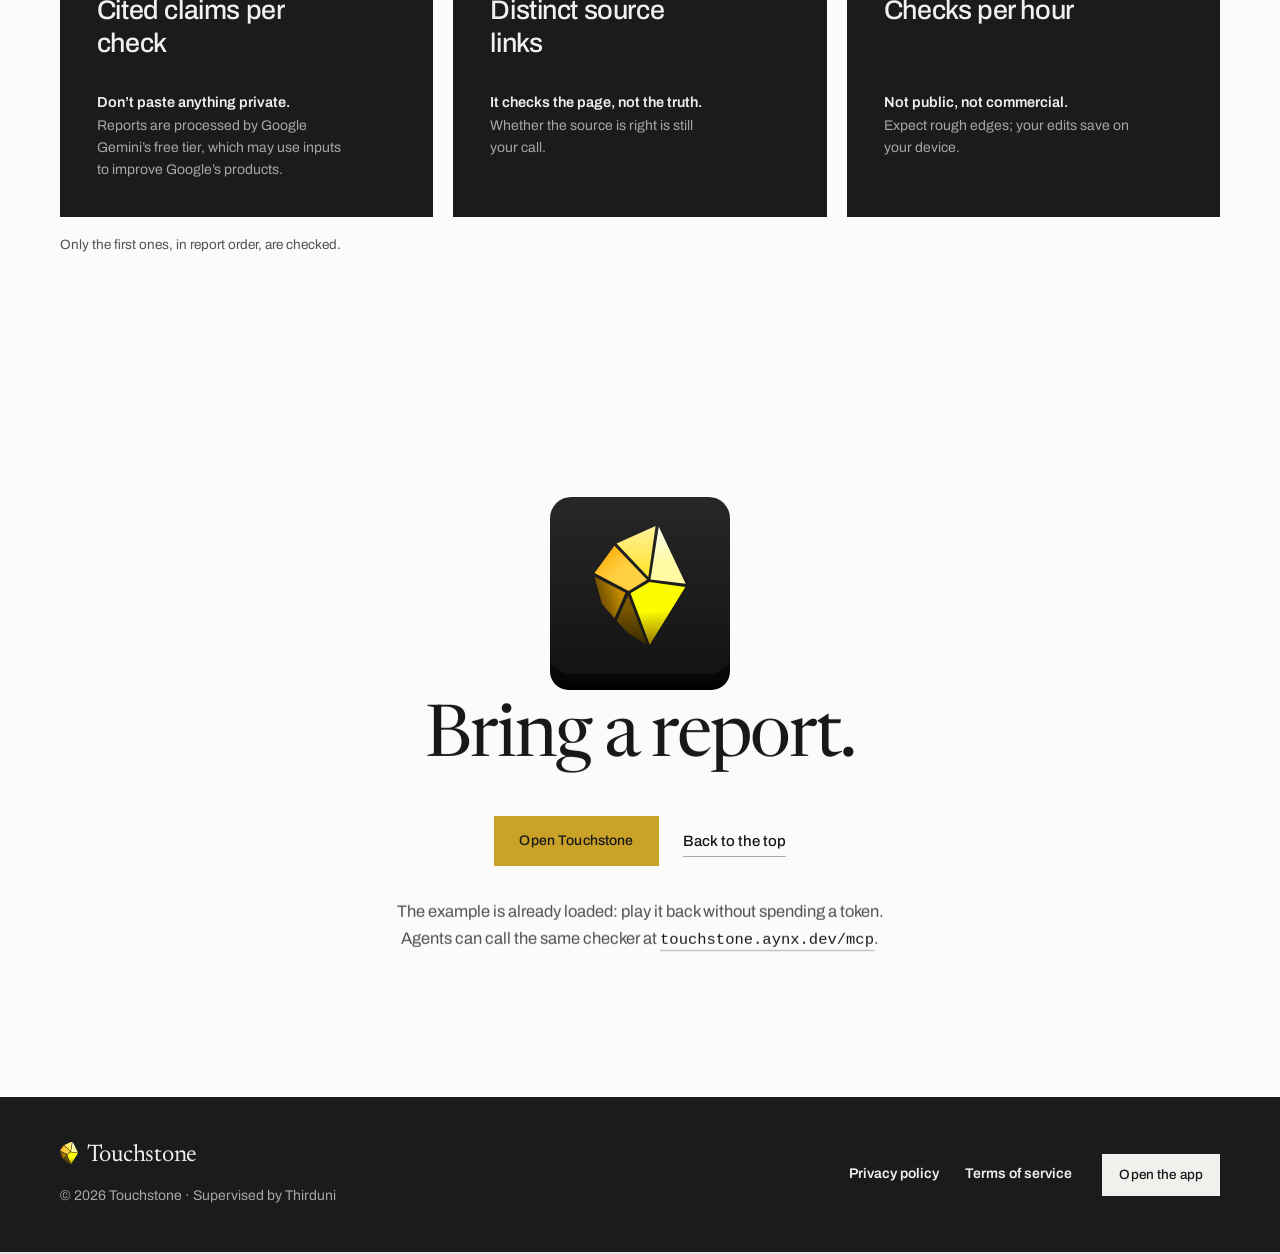
==== commit 4340eb2a: "Error page, limits composition, brand round, one-screen endcap - Error page: landing/error.html + er" ====
--- a/landing/index.html
+++ b/landing/index.html
@@ -11,6 +11,7 @@
 <link rel="preload" href="fonts/archivo-latin-1.woff2" as="font" type="font/woff2" crossorigin>
 <link rel="stylesheet" href="tokens.css">
 <link rel="stylesheet" href="landing.css">
+<script src="vendor/motion.js" defer></script>
 <script src="landing.js" defer></script>
 </head>
 <body>
@@ -19,17 +20,19 @@
 
 <header class="bar">
   <div class="wrap bar-in">
-    <a class="brand" href="#top">
-      <span class="mark" aria-hidden="true"></span>
+    <a class="brand" href="./">
+      <img class="brand-logo" src="logo.svg" alt="" width="20" height="26" loading="eager" decoding="async">
       <span class="brand-name">Touchstone</span>
-      <span class="proto">Prototype</span>
     </a>
-    <nav class="nav" aria-label="Sections">
-      <a href="#check">The check</a>
+    <nav class="nav" id="site-nav" aria-label="Sections">
+      <a href="#check">The Check</a>
       <a href="#key">Verdicts</a>
       <a href="#limits">Limits</a>
     </nav>
-    <a class="btn btn-sm" href="https://touchstone.aynx.dev/">Open the app</a>
+    <a class="btn btn-sm btn-light" href="/app">Open the app</a>
+    <button class="burger" id="nav-burger" type="button" aria-expanded="false" aria-controls="site-nav" aria-label="Menu" title="Menu">
+      <svg class="ic" viewBox="0 0 18 14" aria-hidden="true" focusable="false"><path d="M1 1.5h16M1 7h16M1 12.5h16" fill="none" stroke="currentColor" stroke-width="1.8" stroke-linecap="round"/></svg>
+    </button>
   </div>
 </header>
 
@@ -38,58 +41,138 @@
   <!-- ── hero ─────────────────────────────────────────────────────────── -->
   <section class="hero" id="top">
     <div class="wrap">
-      <h1 class="display">Does the source say&nbsp;it?</h1>
+      <p class="eyebrow"><span class="mark" aria-hidden="true"></span>A prototype, not yet public, no sign-up</p>
+      <h1 class="display">Does the <span class="u-source">source</span> say&nbsp;it?</h1>
       <p class="lead">Paste an AI research report with its links. Touchstone opens every page it
         cites and checks each claim against the line the source actually wrote — not against
         whether the claim sounds right.</p>
       <div class="actions">
-        <a class="btn" href="https://touchstone.aynx.dev/">Open the app</a>
-        <a class="link" href="#check">See a real check</a>
-      </div>
-      <p class="fine">No sign-in. Up to 25 claims and 8 sources per check, 5 checks an hour.
-        The example below is a saved run: zero tokens.</p>
-
-      <figure class="sheet hero-shot">
-        <picture>
-          <source media="(max-width:700px)" srcset="shots/app-phone.webp" type="image/webp">
-          <source media="(max-width:700px)" srcset="shots/app-phone.png" type="image/png">
-          <source srcset="shots/app-results.webp" type="image/webp">
-          <img src="shots/app-results.png" width="1440" height="900" fetchpriority="high"
-               alt="The Touchstone app checking the saved example. The verdict panel reads “7 claims checked: 5 sourced, 1 unsupported, 1 contradicted”, beside a contradicted claim card that shows the quoted row from the cited page and the reason for the verdict.">
-        </picture>
-        <figcaption>The saved example, replayed in the app: seven claims — five sourced,
-          one unsupported, one contradicted.</figcaption>
-      </figure>
+        <a class="btn" href="/app">Try the example</a>
+        <a class="link" href="#check">See how it works</a>
+      </div>
+    </div>
+
+    <!-- The live example: the report and the checker side by side. Every state and quote
+         below comes from examples/demo_run.json — the same saved run the app replays. -->
+    <div class="wrap wide">
+      <section class="demo" id="example" aria-labelledby="demo-title">
+        <header class="demo-bar">
+          <h2 class="demo-title" id="demo-title"><span class="mark" aria-hidden="true"></span>
+            Example — Africa smartphone market</h2>
+          <p class="demo-note">Saved run<span class="dotsep" aria-hidden="true">·</span>
+            <span id="demo-tokens">0 tokens</span></p>
+          <button class="demo-replay" id="replay" type="button">
+            <svg width="12" height="12" viewBox="0 0 12 12" aria-hidden="true"><path d="M1.5 6a4.5 4.5 0 1 0 1.4-3.3M1 1.4V4h2.6" fill="none" stroke="currentColor" stroke-width="1.3"/></svg>
+            Replay
+          </button>
+        </header>
+
+        <div class="demo-body">
+          <!-- the report, as pasted. Click a line to see its verdict. -->
+          <div class="report" id="report">
+            <div class="report-bar"><span>Report</span><span>Markdown</span></div>
+            <div class="report-doc">
+              <p class="rline" data-claim="1">For full-year 2025, <b>Transsion</b>—the parent of
+                TECNO, Infinix, and itel—led Africa’s smartphone market with about <b>48% of
+                shipments</b>, according to Omdia data.</p>
+
+              <h3 class="rhead">2025 brand shares</h3>
+              <table class="rtable">
+                <thead>
+                  <tr><th scope="col">Brand / group</th><th scope="col">Q2 2025 share</th>
+                    <th scope="col">Trend</th></tr>
+                </thead>
+                <tbody>
+                  <tr data-claim="2"><th scope="row">Transsion (TECNO, Infinix, itel)</th>
+                    <td>51%</td><td>+6%</td>
+                    <td class="rail"><span class="rmark" data-for="2" data-tone="green" aria-hidden="true"></span></td></tr>
+                  <tr data-claim="3"><th scope="row">Samsung</th><td>19%</td><td>+3%</td>
+                    <td class="rail"><span class="rmark" data-for="3" data-tone="red" aria-hidden="true"></span></td></tr>
+                  <tr data-claim="4"><th scope="row">Xiaomi (incl. Redmi, POCO)</th>
+                    <td>14%</td><td>+32%</td>
+                    <td class="rail"><span class="rmark" data-for="4" data-tone="green" aria-hidden="true"></span></td></tr>
+                </tbody>
+              </table>
+
+              <p class="rline" data-claim="7">Note: figures based on <b>shipments</b> differ from
+                “usage” statistics; Samsung can lead usage-based estimates even while Transsion
+                leads new shipments.</p>
+
+              <p class="rline rline-more" data-claim="5">Samsung was the strongest challenger,
+                with Q4 shipments up 27%, helped by the Galaxy A series.</p>
+              <p class="rline rline-more" data-claim="6">Devices priced below $200 made up
+                <b>81% of African smartphone shipments</b> in 2025.</p>
+            </div>
+            <p class="report-foot">Click a line to see its verdict.</p>
+            <span class="scan" id="scan" aria-hidden="true"></span>
+          </div>
+
+          <!-- the checker's side -->
+          <div class="result">
+            <div class="result-top">
+              <p class="result-kicker">Checked<span class="dotsep" aria-hidden="true">·</span>
+                <span id="n-checked">7 claims</span></p>
+              <p class="result-line" id="summary">Five sourced, one unsupported, one contradicted.</p>
+              <div class="counts" id="counts" role="group" aria-label="Show a verdict">
+                <button class="cnt" type="button" data-label="SOURCED" aria-pressed="false">
+                  <span class="dot dot-green" aria-hidden="true"></span><span>sourced</span>
+                  <b data-count="SOURCED">5</b></button>
+                <button class="cnt" type="button" data-label="UNSUPPORTED" aria-pressed="false">
+                  <span class="dot dot-yellow" aria-hidden="true"></span><span>unsupported</span>
+                  <b data-count="UNSUPPORTED">1</b></button>
+                <button class="cnt" type="button" data-label="CONTRADICTED" aria-pressed="false">
+                  <span class="dot dot-red" aria-hidden="true"></span><span>contradicted</span>
+                  <b data-count="CONTRADICTED">1</b></button>
+              </div>
+            </div>
+            <div class="card-host" id="example-card" aria-live="polite">
+              <noscript><p class="card-void">The example card is rendered live.
+                <a href="/app">Open the app</a> to see it.</p></noscript>
+            </div>
+          </div>
+        </div>
+      </section>
     </div>
   </section>
 
   <!-- ── the problem ──────────────────────────────────────────────────── -->
   <section class="band" id="problem">
-    <div class="wrap band-in">
-      <h2 class="h2">A citation is a promise.<br>We checked three assistants’.</h2>
-      <div class="band-body">
+    <div class="wrap">
+      <div class="band-head">
+        <h2 class="h2">A citation is a promise.</h2>
         <p class="band-lead">On 14 October 2026 we put the same question — internet access and the
-          digital economy in Algeria — to Gemini, Perplexity and ChatGPT, then opened the pages
+          digital economy in Algeria — to Gemini, ChatGPT and Perplexity, then opened the pages
           they cited.</p>
-        <dl class="findings">
-          <div>
-            <dt>Gemini</dt>
-            <dd><span class="num">18</span> citations. Of the <span class="num">13</span> we could
-              check, at most <span class="num">2</span> were backed by the cited page: a 2024 edition
-              cited for 2026 figures, UNCTAD figures credited to the World Bank, bare homepages.</dd>
-          </div>
-          <div>
-            <dt>Perplexity</dt>
-            <dd>Cited a page for figures that page doesn’t contain.</dd>
-          </div>
-          <div>
-            <dt>ChatGPT</dt>
-            <dd>Mostly accurate — but the text you copy out has site icons where its inline links
-              were, so the sources have to be put back before anything can be checked.</dd>
-          </div>
-        </dl>
-        <p class="fine">Our own small test, not a study: one question, one day.</p>
-      </div>
+      </div>
+
+      <dl class="findings">
+        <div>
+          <dt>
+            <svg class="model-logo" viewBox="0 0 24 24" aria-hidden="true"><path d="M11.04 19.32Q12 21.51 12 24q0-2.49.93-4.68.96-2.19 2.58-3.81t3.81-2.55Q21.51 12 24 12q-2.49 0-4.68-.93a12.3 12.3 0 0 1-3.81-2.58 12.3 12.3 0 0 1-2.58-3.81Q12 2.49 12 0q0 2.49-.96 4.68-.93 2.19-2.55 3.81a12.3 12.3 0 0 1-3.81 2.58Q2.49 12 0 12q2.49 0 4.68.96 2.19.93 3.81 2.55t2.55 3.81"/></svg>
+            Gemini
+          </dt>
+          <dd><span class="num">18</span> citations. Of the <span class="num">13</span> we could
+            check, at most <span class="num">2</span> were backed by the cited page: a 2024 edition
+            cited for 2026 figures, UNCTAD figures credited to the World Bank, bare homepages.</dd>
+        </div>
+        <div>
+          <dt>
+            <svg class="model-logo" viewBox="0 0 24 24" aria-hidden="true"><path d="M22.2819 9.8211a5.9847 5.9847 0 0 0-.5157-4.9108 6.0462 6.0462 0 0 0-6.5098-2.9A6.0651 6.0651 0 0 0 4.9807 4.1818a5.9847 5.9847 0 0 0-3.9977 2.9 6.0462 6.0462 0 0 0 .7427 7.0966 5.98 5.98 0 0 0 .511 4.9107 6.051 6.051 0 0 0 6.5146 2.9001A5.9847 5.9847 0 0 0 13.2599 24a6.0557 6.0557 0 0 0 5.7718-4.2058 5.9894 5.9894 0 0 0 3.9977-2.9001 6.0557 6.0557 0 0 0-.7475-7.0729zm-9.022 12.6081a4.4755 4.4755 0 0 1-2.8764-1.0408l.1419-.0804 4.7783-2.7582a.7948.7948 0 0 0 .3927-.6813v-6.7369l2.02 1.1686a.071.071 0 0 1 .038.052v5.5826a4.504 4.504 0 0 1-4.4945 4.4944zm-9.6607-4.1254a4.4708 4.4708 0 0 1-.5346-3.0137l.142.0852 4.783 2.7582a.7712.7712 0 0 0 .7806 0l5.8428-3.3685v2.3324a.0804.0804 0 0 1-.0332.0615L9.74 19.9502a4.4992 4.4992 0 0 1-6.1408-1.6464zM2.3408 7.8956a4.485 4.485 0 0 1 2.3655-1.9728V11.6a.7664.7664 0 0 0 .3879.6765l5.8144 3.3543-2.0201 1.1685a.0757.0757 0 0 1-.071 0l-4.8303-2.7865A4.504 4.504 0 0 1 2.3408 7.872zm16.5963 3.8558L13.1038 8.364 15.1192 7.2a.0757.0757 0 0 1 .071 0l4.8303 2.7913a4.4944 4.4944 0 0 1-.6765 8.1042v-5.6772a.79.79 0 0 0-.407-.667zm2.0107-3.0231l-.142-.0852-4.7735-2.7818a.7759.7759 0 0 0-.7854 0L9.409 9.2297V6.8974a.0662.0662 0 0 1 .0284-.0615l4.8303-2.7866a4.4992 4.4992 0 0 1 6.6802 4.66zM8.3065 12.863l-2.02-1.1638a.0804.0804 0 0 1-.038-.0567V6.0742a4.4992 4.4992 0 0 1 7.3757-3.4537l-.142.0805L8.704 5.459a.7948.7948 0 0 0-.3927.6813zm1.0976-2.3654l2.602-1.4998 2.6069 1.4998v2.9994l-2.5974 1.4997-2.6067-1.4997Z"/></svg>
+            ChatGPT
+          </dt>
+          <dd>Mostly accurate — but the text you copy out has site icons where its inline links
+            were, so the sources have to be put back before anything can be checked.</dd>
+        </div>
+        <div>
+          <dt>
+            <svg class="model-logo" viewBox="0 0 24 24" aria-hidden="true"><path d="M22.3977 7.0896h-2.3106V.0676l-7.5094 6.3542V.1577h-1.1554v6.1966L4.4904 0v7.0896H1.6023v10.3976h2.8882V24l6.932-6.3591v6.2005h1.1554v-6.0469l6.9318 6.1807v-6.4879h2.8882V7.0896zm-3.4657-4.531v4.531h-5.355l5.355-4.531zm-13.2862.0676 4.8691 4.4634H5.6458V2.6262zM2.7576 16.332V8.245h7.8476l-6.1149 6.1147v1.9723H2.7576zm2.8882 5.0404v-3.8852h.0001v-2.6488l5.7763-5.7764v7.0111l-5.7764 5.2993zm12.7086.0248-5.7766-5.1509V9.0618l5.7766 5.7766v6.5588zm2.8882-5.0652h-1.733v-1.9723L13.3948 8.245h7.8478v8.087z"/></svg>
+            Perplexity
+          </dt>
+          <dd>Cited a page for figures that page doesn’t contain.</dd>
+        </div>
+      </dl>
+
+      <p class="fine band-fine">Our own small test, not a study: one question, one day.</p>
     </div>
   </section>
 
@@ -97,147 +180,180 @@
   <section class="check" id="check">
     <div class="wrap">
       <div class="check-head">
+        <p class="eyebrow"><span class="mark" aria-hidden="true"></span>The Check</p>
         <h2 class="h2">Claim in, evidence out.</h2>
-        <p class="lead-sm">Every claim is checked on its own, against the page it cites.</p>
-      </div>
-
-      <div class="check-grid">
-        <figure class="sheet check-figure">
-          <picture>
-            <source media="(max-width:700px)" srcset="shots/app-card-phone.webp" type="image/webp">
-            <source media="(max-width:700px)" srcset="shots/app-card-phone.png" type="image/png">
-            <source srcset="shots/app-card.webp" type="image/webp">
-            <img src="shots/app-card.png" width="824" height="700" loading="lazy"
-                 alt="A claim card from the app. The claim is “Brand / group: Samsung; Q2 2025 shipment share: 19%; Annual trend: +3% year over year”. Under it, the contradicted fact shows the page’s own row — “| Samsung | 3.4 | 18% | 3.3 | 19% | +3% |” — with 18% picked out, and the reason: “The page gives 18% for Q2 2025; 19% is its Q2 2024 figure.”">
-          </picture>
-          <figcaption>Claim 3 in the app: the claim, the quoted row from the cited page, and the
-            reason for the verdict.</figcaption>
-        </figure>
-
-        <div class="beats">
-          <span class="hairline" aria-hidden="true"></span>
-          <div class="beat reveal">
-            <h3>The page is opened</h3>
-            <p>Each link the claim cites is fetched — HTML or PDF, public addresses only. A page
-              that blocks the checker is reported as unreachable, never judged.</p>
-          </div>
-          <div class="beat reveal">
-            <h3>The quote is verified</h3>
-            <p>The model proposes the line that backs the claim; code then proves it. The quote
-              must exist on the page exactly, or near-exactly with identical numbers. Numbers,
-              units, currencies, periods, years and names are checked against that same line.</p>
-          </div>
-          <div class="beat reveal">
-            <h3>The label follows</h3>
-            <p>Code assigns the verdict. Red needs the model’s judgement <em>and</em> a conflicting
-              figure verified on the page; when only a code check doubts a fact, the result is
-              amber, never red.</p>
-          </div>
-        </div>
-      </div>
-
-      <figure class="strip reveal">
-        <picture>
-          <source srcset="shots/app-table.webp" type="image/webp">
-          <img src="shots/app-table.png" width="1488" height="338" loading="lazy"
-               alt="A table from the report as the app shows it, with a red mark in the left margin against the Samsung row at 19%.">
-        </picture>
-        <figcaption>The row the claim came from stays beside it, marked in the report’s margin.</figcaption>
-      </figure>
+        <p class="lead-sm">One claim, three moves: open the page, verify the line, assign the label.
+          Scroll through them, or pick one.</p>
+      </div>
+
+      <div class="story">
+        <div class="story-side">
+          <div class="story-card">
+            <div class="card-host" id="story-card">
+              <noscript><p class="card-void">The check card is rendered live.
+                <a href="/app">Open the app</a> to see it.</p></noscript>
+            </div>
+            <div class="story-meter" aria-hidden="true">
+              <span class="story-bar" id="story-bar"></span>
+            </div>
+            <p class="story-caption" id="story-caption">The page is opened</p>
+          </div>
+        </div>
+
+        <ol class="steps" id="steps">
+          <li class="step" data-step="1">
+            <button type="button" aria-current="true">
+              <span class="step-no">01</span>
+              <span class="step-body">
+                <span class="step-title">The page is opened</span>
+                <span class="step-text">Each link the claim cites is fetched — HTML or PDF, public
+                  addresses only. A page that blocks the checker is reported as unreachable, never
+                  judged.</span>
+              </span>
+            </button>
+          </li>
+          <li class="step" data-step="2">
+            <button type="button">
+              <span class="step-no">02</span>
+              <span class="step-body">
+                <span class="step-title">The quote is verified</span>
+                <span class="step-text">The model proposes the line that backs the claim; code then
+                  proves it. The quote must exist on the page exactly, or near-exactly with
+                  identical numbers. Numbers, units, periods, years and names are checked against
+                  that same line.</span>
+              </span>
+            </button>
+          </li>
+          <li class="step" data-step="3">
+            <button type="button">
+              <span class="step-no">03</span>
+              <span class="step-body">
+                <span class="step-title">The label follows</span>
+                <span class="step-text">Code assigns the verdict. Red needs the model’s judgement
+                  <em>and</em> a conflicting figure verified on the page; when only a code check
+                  doubts a fact, the result is amber, never red.</span>
+              </span>
+            </button>
+          </li>
+        </ol>
+      </div>
     </div>
   </section>
 
   <!-- ── the key ──────────────────────────────────────────────────────── -->
-  <section class="key" id="key">
+  <section class="band key" id="key">
     <div class="wrap">
       <div class="key-in">
-      <h2 class="h2">Four verdicts, said plainly.</h2>
-      <dl class="key-list">
-        <div class="key-row">
-          <dt><span class="dot dot-ok" aria-hidden="true"></span>Sourced</dt>
-          <dd>Every fact in the claim is on the page.</dd>
-        </div>
-        <div class="key-row">
-          <dt><span class="dot dot-half" aria-hidden="true"></span>Partial</dt>
-          <dd>Some facts are on the page; others aren’t found.</dd>
-        </div>
-        <div class="key-row">
-          <dt><span class="dot dot-warn" aria-hidden="true"></span>Unsupported</dt>
-          <dd>No line on the page backs it.</dd>
-        </div>
-        <div class="key-row">
-          <dt><span class="dot dot-fail" aria-hidden="true"></span>Contradicted</dt>
-          <dd>The source says otherwise.</dd>
-        </div>
-      </dl>
-
-      <h3 class="h3">Other outcomes</h3>
-      <p class="key-note">Not every check ends in a verdict. These say why one couldn’t be given.</p>
-      <ul class="edge">
-        <li><span class="dot dot-warn" aria-hidden="true"></span><b>Couldn’t confirm</b> a code check doubts the support</li>
-        <li><span class="dot dot-brown" aria-hidden="true"></span><b>No source given</b> the text cites nothing</li>
-        <li><span class="dot dot-blue" aria-hidden="true"></span><b>Unverified</b> no checkable passage on the page</li>
-        <li><span class="dot dot-violet" aria-hidden="true"></span><b>Opinion</b> advice, not a fact</li>
-        <li><span class="dot dot-grey" aria-hidden="true"></span><b>Source unreachable</b> the page couldn’t be read</li>
-        <li><span class="dot dot-grey" aria-hidden="true"></span><b>Not checked</b> over the limits, or out of time</li>
-        <li><span class="dot dot-error" aria-hidden="true"></span><b>Error</b> the check itself failed</li>
-      </ul>
+        <p class="eyebrow"><span class="mark" aria-hidden="true"></span>Verdicts</p>
+        <h2 class="h2">Four verdicts, said plainly.</h2>
+
+        <div class="verdicts">
+          <div class="vr">
+            <span class="vr-tick" aria-hidden="true"></span>
+            <span class="vr-dot vr-dot-green" aria-hidden="true"></span>
+            <span class="vr-name">Sourced</span>
+          </div>
+          <div class="vr">
+            <span class="vr-tick" aria-hidden="true"></span>
+            <span class="vr-dot vr-dot-half" aria-hidden="true"></span>
+            <span class="vr-name">Partial</span>
+          </div>
+          <div class="vr">
+            <span class="vr-tick" aria-hidden="true"></span>
+            <span class="vr-dot vr-dot-yellow" aria-hidden="true"></span>
+            <span class="vr-name">Unsupported</span>
+          </div>
+          <div class="vr">
+            <span class="vr-tick" aria-hidden="true"></span>
+            <span class="vr-dot vr-dot-red" aria-hidden="true"></span>
+            <span class="vr-name">Contradicted</span>
+          </div>
+        </div>
+
+        <h3 class="h3">Other outcomes</h3>
+        <p class="key-note">Not every check ends in a verdict. These say why one couldn’t be given.</p>
+        <ul class="edge">
+          <li><span class="edge-dot" data-tone="yellow" aria-hidden="true"></span>
+            <b>Couldn’t confirm</b></li>
+          <li><span class="edge-dot" data-tone="brown" aria-hidden="true"></span>
+            <b>No source given</b></li>
+          <li><span class="edge-dot" data-tone="blue" aria-hidden="true"></span>
+            <b>Unverified</b></li>
+          <li><span class="edge-dot" data-tone="violet" aria-hidden="true"></span>
+            <b>Opinion</b></li>
+          <li><span class="edge-dot" data-tone="grey" aria-hidden="true"></span>
+            <b>Source unreachable</b></li>
+          <li><span class="edge-dot" data-tone="grey" aria-hidden="true"></span>
+            <b>Not checked</b></li>
+          <li><span class="edge-dot" data-tone="error" aria-hidden="true"></span>
+            <b>Error</b></li>
+        </ul>
       </div>
     </div>
   </section>
 
   <!-- ── the limits ───────────────────────────────────────────────────── -->
-  <section class="band limits" id="limits">
-    <div class="wrap band-in">
+  <section class="limits" id="limits">
+    <div class="wrap">
       <h2 class="h2">An early prototype, honestly.</h2>
       <div class="limits-grid">
         <dl class="spec">
-          <div><dt>Cited claims per check</dt><dd><span class="num">25</span></dd></div>
-          <div><dt>Distinct source links</dt><dd><span class="num">8</span></dd></div>
-          <div><dt>Checks per hour</dt><dd><span class="num">5</span></dd></div>
-          <div><dt>Report length</dt><dd><span class="num">20,000</span> characters</dd></div>
+          <div>
+            <dt>Cited claims per check</dt>
+            <dd><span class="num">25</span></dd>
+            <dd class="spec-body"><b>Don’t paste anything private.</b> Reports are processed by
+              Google Gemini’s free tier, which may use inputs to improve Google’s products.</dd>
+          </div>
+          <div>
+            <dt>Distinct source links</dt>
+            <dd><span class="num">8</span></dd>
+            <dd class="spec-body"><b>It checks the page, not the truth.</b> Whether the source is
+              right is still your call.</dd>
+          </div>
+          <div>
+            <dt>Checks per hour</dt>
+            <dd><span class="num">5</span></dd>
+            <dd class="spec-body"><b>Not public, not commercial.</b> Expect rough edges; your edits
+              save on your device.</dd>
+          </div>
         </dl>
-        <div class="honest">
-          <p><b>Don’t paste anything private.</b> Reports are processed by Google Gemini’s free
-            tier, which may use inputs to improve Google’s products.</p>
-          <p><b>It checks the page, not the truth.</b> Whether the source is right is still your
-            call.</p>
-          <p><b>Not public, not commercial.</b> Expect rough edges; your edits save on your device.</p>
-        </div>
-      </div>
-    </div>
-  </section>
-
-  <!-- ── close ────────────────────────────────────────────────────────── -->
+        <p class="spec-note">Only the first ones, in report order, are checked.</p>
+      </div>
+    </div>
+  </section>
+</main>
+
+<!-- ── close + footer: one full screen, the page's last panel ───────────── -->
+<div class="endcap">
   <section class="close" id="close">
     <div class="wrap close-in">
-      <div>
-        <h2 class="display-2">Bring a report.</h2>
-        <div class="actions">
-          <a class="btn" href="https://touchstone.aynx.dev/">Open Touchstone</a>
-          <a class="link" href="#top">Back to the top</a>
-        </div>
-        <p class="fine">The example is already loaded: play it back without spending a token.
-          Agents can call the same checker at <span class="mono-inline">touchstone.aynx.dev/mcp</span>.</p>
-      </div>
-      <figure class="sheet phone">
-        <picture>
-          <source srcset="shots/app-phone.webp" type="image/webp">
-          <img src="shots/app-phone.png" width="780" height="1688" loading="lazy"
-               alt="The same check on a phone: the verdict panel on top, then the saved-example notice and the contradicted claim card.">
-        </picture>
-        <figcaption>The same check on a phone.</figcaption>
-      </figure>
-    </div>
-  </section>
-</main>
-
-<footer class="foot">
-  <div class="wrap foot-in">
-    <span>Touchstone — prototype</span>
-    <a href="https://touchstone.aynx.dev/">touchstone.aynx.dev</a>
-  </div>
-</footer>
+      <img class="close-logo" src="logo-app.svg" alt="" width="130" height="139" loading="eager" decoding="async">
+      <h2 class="display-2">Bring a report.</h2>
+      <div class="actions">
+        <a class="btn btn-gold" href="/app">Open Touchstone</a>
+        <a class="link" href="#top">Back to the top</a>
+      </div>
+      <p class="close-fine">The example is already loaded: play it back without spending a token.
+        Agents can call the same checker at <button class="copy-url" id="copy-url" type="button"
+          data-copy="touchstone.aynx.dev/mcp" title="Copy the MCP endpoint"
+          aria-label="Copy the MCP endpoint, touchstone.aynx.dev/mcp">touchstone.aynx.dev/mcp</button><span
+          class="copy-flag" id="copy-flag" role="status" aria-live="polite"></span>.</p>
+    </div>
+  </section>
+
+  <footer class="foot">
+    <div class="wrap foot-in">
+      <div class="foot-id">
+        <a class="foot-brand" href="./"><img class="foot-logo" src="logo.svg" alt="" width="18" height="23" loading="lazy" decoding="async">Touchstone</a>
+        <p class="foot-copy">© 2026 Touchstone <span aria-hidden="true">·</span> Supervised by Thirduni</p>
+      </div>
+      <nav class="foot-nav" aria-label="Footer">
+        <a href="privacy.html">Privacy policy</a>
+        <a href="terms.html">Terms of service</a>
+        <a class="btn btn-sm btn-light foot-cta" href="/app">Open the app</a>
+      </nav>
+    </div>
+  </footer>
+</div>
 </body>
 </html>
-
--- a/landing/tokens.css
+++ b/landing/tokens.css
@@ -25,6 +25,7 @@
   --topbar-fg:#f0f0ed;
   --topbar-muted:#a6a7a4;
   --topbar-line:#3a3b3d;
+  --rule-on:rgba(240,240,237,.16);   /* a rule on the graphite panel */
 
   /* one accent */
   --gold:#c9a227;
@@ -34,14 +35,30 @@
   --accent-on:#e3c476;
   --sel:rgba(201,162,39,.24);
 
-  /* verdict marks — the app's own label colours */
+  /* verdict colours — the app's own label colours. They are used only where the product
+     itself speaks (the example panel's badges, dots and marks); the page's own chrome
+     stays paper, ink and gold. */
   --ok:#3c6b4e;
   --warn:#8a6100;
   --fail:#a63a26;
+  --info:#5b5d5f;
   --grey:#636568;
   --brown:#6d5741;
   --blue:#33607f;
   --violet:#6c5891;
+  --ok-on:#8fb39b;
+  --warn-on:#d9a44b;
+  --fail-on:#e09a86;
+  --brown-on:#d5c1a4;
+  --blue-on:#9dc0d8;
+  --violet-on:#c3b6de;
+  --ok-bg:#e6efe8;
+  --warn-bg:#f4ecd7;
+  --fail-bg:#f6e4df;
+  --grey-bg:#ededeb;
+  --brown-bg:#f1e9dd;
+  --blue-bg:#e3ecf2;
+  --violet-bg:#ece6f2;
 
   /* type */
   --sans:"Archivo",system-ui,-apple-system,"Segoe UI",sans-serif;
--- a/landing/landing.css
+++ b/landing/landing.css
@@ -1,340 +1,641 @@
-/* Touchstone landing page.
-   World: the app's own — a dim desk, sheets of paper, one graphite panel, one
-   gold. Light only; the app's theme switch is deliberately absent here.
-   Motion: one authored moment (the evidence hairline), everything else a single
-   restrained reveal. Scroll-driven where the engine supports it. */
+/* Touchstone — landing page.
+   Paper, ink, one gold for the chrome. The product's own verdict colours (green, amber,
+   red) are used where the page explains a verdict or shows one: the live example's
+   badges, the verdict key's dots, the report's margin marks. Nothing else is coloured. */
 
 @font-face{
-  font-family:"Archivo";src:url("fonts/archivo-latin-1.woff2") format("woff2");
-  font-weight:400 700;font-style:normal;font-display:swap;
+  font-family:"Newsreader";
+  src:url("fonts/newsreader-latin-2.woff2") format("woff2");
+  font-weight:200 800;font-style:normal;font-display:swap;
 }
 @font-face{
-  font-family:"Newsreader";src:url("fonts/newsreader-latin-2.woff2") format("woff2");
-  font-weight:400 600;font-style:normal;font-display:swap;
-}
-
-*{box-sizing:border-box}
-html{
-  -webkit-text-size-adjust:100%;
-  scrollbar-color:var(--rule-strong) var(--page);
-}
+  font-family:"Archivo";
+  src:url("fonts/archivo-latin-1.woff2") format("woff2");
+  font-weight:100 900;font-style:normal;font-display:swap;
+}
+
+html{-webkit-text-size-adjust:100%}
+@media (prefers-reduced-motion: no-preference){html{scroll-behavior:smooth}}
 body{
-  margin:0;
-  background:var(--page);
-  color:var(--ink);
-  font:400 16.5px/1.62 var(--sans);
+  margin:0;background:var(--page);color:var(--ink);
+  font:400 16.5px/1.65 var(--sans);
   -webkit-font-smoothing:antialiased;
-  text-rendering:optimizeLegibility;
 }
 img{max-width:100%;height:auto}
 ::selection{background:var(--sel);color:var(--ink)}
 :focus-visible{outline:2px solid var(--brass);outline-offset:3px}
 .band :focus-visible,.foot :focus-visible,.bar :focus-visible{outline-color:var(--accent-on)}
-h1,h2,h3,p,figure,dl,dd{margin:0}
-/* Let the last line pull a word down rather than leave one alone. */
-p,dd,li,figcaption{text-wrap:pretty}
+h1,h2,h3,p,figure,dl,dd,ul{margin:0}
+ul{padding:0}
+p,dd,li{text-wrap:pretty}
 
 .wrap{max-width:var(--wrap);margin-inline:auto;padding-inline:clamp(20px,4vw,24px)}
+.wrap.wide{max-width:1240px}
 [id]{scroll-margin-top:calc(var(--bar) + 20px)}
-.sr-only{position:absolute;width:1px;height:1px;overflow:hidden;clip:rect(0,0,0,0);white-space:nowrap}
+.mono{font-family:var(--mono)}
 .num{font-family:var(--mono);font-variant-numeric:tabular-nums;font-size:.94em;letter-spacing:-.01em}
-.mono-inline{font-family:var(--mono)}
-
-/* ── skip link ─────────────────────────────────────────────────────────── */
+.mono-inline{font-family:var(--mono);font-size:.92em}
+.dotsep{color:var(--rule-strong);margin:0 .45em}
+
+/* the page's one ornament: an 8px gold square, the app's own mark */
+.mark{display:inline-block;width:8px;height:8px;background:var(--gold);flex:none}
+
 .skip{
-  position:absolute;left:16px;top:-120px;z-index:100;
-  background:var(--gold);color:var(--gold-ink);padding:12px 18px;
-  font:500 14px var(--sans);text-decoration:none;transition:top 180ms var(--ease);
+  position:fixed;left:14px;top:-60px;z-index:80;background:var(--ink);color:var(--paper);
+  padding:12px 18px;font:500 14px var(--sans);text-decoration:none;transition:top .2s var(--ease);
 }
 .skip:focus{top:14px}
 
-/* ── scroll progress: a hairline of gold ───────────────────────────────── */
 .progress{position:fixed;inset:0 0 auto;height:2px;z-index:60;pointer-events:none}
 .progress span{display:block;height:100%;background:var(--gold);
   transform:scaleX(0);transform-origin:0 50%}
-
-/* ── top bar ───────────────────────────────────────────────────────────── */
-.bar{
-  position:sticky;top:0;z-index:40;
-  background:var(--topbar);color:var(--topbar-fg);
-  border-bottom:1px solid var(--topbar-line);
-}
+@media (prefers-reduced-motion: no-preference){
+  @supports (animation-timeline: scroll()){
+    .progress span{animation:pg linear both;animation-timeline:scroll(root)}
+  }
+}
+@keyframes pg{from{transform:scaleX(0)}to{transform:scaleX(1)}}
+
+/* ── top bar ─────────────────────────────────────────────────────────── */
+.bar{position:sticky;top:0;z-index:50;background:var(--topbar);color:var(--topbar-fg);
+  border-bottom:1px solid var(--topbar-line)}
 .bar-in{display:flex;align-items:center;gap:24px;min-height:var(--bar)}
-.brand{display:flex;align-items:center;gap:11px;min-height:44px;
-  text-decoration:none;color:var(--topbar-fg);flex:none}
-.mark{width:11px;height:11px;background:var(--gold);flex:none}
+.brand{display:flex;align-items:center;gap:10px;min-height:44px;
+  color:var(--topbar-fg);text-decoration:none}
+/* the gem sits dead-centre in its box, but Newsreader's line box carries descent
+   space the glyphs don't use ("Touchstone" has no descenders), so box-centring
+   leaves the gem 2.5px low against the name's ink (measured) — nudge it up */
+.brand-logo{display:block;height:26px;width:auto;flex:none;
+  transform:translateY(-2.5px)}
 .brand-name{font:400 22px/1 var(--serif);letter-spacing:-.01em}
-.proto{
-  font:500 11px var(--mono);letter-spacing:.12em;text-transform:uppercase;
-  color:var(--topbar-muted);padding-left:11px;border-left:1px solid var(--topbar-line);
-}
 .nav{display:flex;align-items:center;gap:4px;margin-left:auto}
 .nav a{
-  display:inline-flex;align-items:center;min-height:44px;padding:0 12px;
-  color:var(--topbar-muted);text-decoration:none;font-size:14.5px;
-  transition:color 180ms var(--ease);
+  padding:8px 10px;font:500 13.5px var(--sans);color:var(--topbar-muted);text-decoration:none;
+  transition:color .2s var(--ease);
 }
 .nav a:hover{color:var(--topbar-fg)}
-
-/* ── buttons ───────────────────────────────────────────────────────────── */
+/* the hamburger: hidden on wide screens, shown by JS (html.js) on narrow ones */
+.burger{display:none;appearance:none;background:none;border:1px solid var(--topbar-line);
+  color:var(--topbar-fg);padding:0;min-width:40px;height:40px;cursor:pointer;
+  align-items:center;justify-content:center;flex:none;
+  transition:border-color .2s var(--ease),color .2s var(--ease)}
+.burger:hover{border-color:var(--gold);color:var(--gold)}
+.burger .ic{display:block;width:18px;height:14px}
+
 .btn{
-  display:inline-flex;align-items:center;justify-content:center;
-  min-height:48px;padding:0 26px;flex:none;
-  background:var(--gold);color:var(--gold-ink);border:1px solid var(--gold);
-  font:500 15px var(--sans);text-decoration:none;
-  transition:background 180ms var(--ease),border-color 180ms var(--ease);
-}
-.btn:hover{background:var(--gold-hover);border-color:var(--gold-hover);color:var(--gold-ink)}
-.btn-sm{min-height:40px;padding:0 16px;font-size:14px;margin-left:auto}
+  display:inline-flex;align-items:center;justify-content:center;min-height:48px;padding:0 24px;
+  background:var(--ink);color:var(--paper);border:1px solid var(--ink);
+  font:500 14px var(--sans);letter-spacing:.01em;text-decoration:none;
+  transition:background .22s var(--ease),color .22s var(--ease),border-color .22s var(--ease);
+}
+.btn:hover{background:var(--gold);border-color:var(--gold);color:var(--gold-ink)}
+.btn-sm{min-height:40px;padding:0 16px;font-size:13.5px;margin-left:auto}
 .nav + .btn-sm{margin-left:0}
+/* a button that sits on graphite: paper white at rest, the one gold under the pointer */
+.btn-light{background:var(--on-stone);border-color:var(--on-stone);color:var(--ink)}
+.btn-light:hover{background:var(--gold);border-color:var(--gold);color:var(--gold-ink)}
+.btn-gold{background:var(--gold);border-color:var(--gold);color:var(--gold-ink)}
+.btn-gold:hover{background:var(--ink);border-color:var(--ink);color:var(--paper)}
+/* a quiet link with a hairline that stays; on hover the gold rule slides in over it,
+   covering the grey — one line at rest, one gold line on hover, never two */
 .link{
-  display:inline-flex;align-items:center;min-height:44px;
-  color:var(--ink);font-size:15.5px;text-decoration:underline;
-  text-decoration-color:var(--brass);text-decoration-thickness:1px;text-underline-offset:5px;
-  transition:text-decoration-color 180ms var(--ease),text-decoration-thickness 180ms var(--ease);
-}
-.link:hover{text-decoration-color:var(--ink);text-decoration-thickness:2px}
-
-/* ── sheets and figures ────────────────────────────────────────────────── */
-.sheet{
-  background:var(--paper);border:1px solid var(--rule);padding:10px;
-  box-shadow:var(--shadow);
-}
-.sheet picture{display:block}
-.sheet img{display:block;width:100%}
-.sheet figcaption{
-  font:400 13.5px/1.5 var(--sans);color:var(--faint);
-  padding:12px 4px 3px;max-width:76ch;
-}
-
-/* ── hero ──────────────────────────────────────────────────────────────── */
-.hero{padding:clamp(52px,7vw,92px) 0 clamp(48px,6vw,80px)}
+  position:relative;display:inline-flex;align-items:center;min-height:32px;
+  font:500 15px var(--sans);color:var(--ink);text-decoration:none;
+}
+.link::after{
+  content:"";position:absolute;left:0;right:0;bottom:0;height:1px;
+  background:var(--rule-strong);
+}
+.link::before{
+  content:"";position:absolute;left:0;bottom:0;width:100%;height:2px;
+  background:var(--gold);transform:scaleX(0);transform-origin:left;
+  transition:transform .42s var(--ease);
+}
+.link:hover::before,.link:focus-visible::before{transform:scaleX(1)}
+
+/* ── hero ────────────────────────────────────────────────────────────── */
+.hero{padding:clamp(52px,7vw,92px) 0 clamp(44px,5vw,64px)}
+.eyebrow{
+  display:flex;align-items:center;gap:10px;
+  font:500 11px var(--mono);letter-spacing:.12em;text-transform:uppercase;color:var(--faint);
+}
 .display{
-  font:400 clamp(40px,7.4vw,96px)/.98 var(--serif);
-  letter-spacing:-.022em;text-wrap:balance;max-width:11.5em;
-}
-.lead{
-  margin-top:clamp(24px,3vw,34px);max-width:54ch;
-  font-size:clamp(17px,1.55vw,20px);line-height:1.55;color:var(--muted);
-}
+  margin-top:22px;
+  font:400 clamp(46px,7.4vw,96px)/0.98 var(--serif);letter-spacing:-.032em;
+  max-width:11em;
+}
+/* "source" carries the page's one hand-drawn rule: long gold dashes, drawn left to right.
+   The tiles are a percentage of the word, so the run always ends on a full dash — no
+   clipped fragment hanging off the right edge on narrow screens. */
+.u-source{position:relative;white-space:nowrap}
+.u-source::after{
+  content:"";position:absolute;left:0;right:0;bottom:.03em;height:5px;
+  background-image:linear-gradient(90deg,var(--gold) 0 72%,transparent 72% 100%);
+  background-size:10% 5px;background-repeat:repeat-x;background-position:left top;
+  transform:scaleX(1);transform-origin:left;
+}
+@media (prefers-reduced-motion: no-preference){
+  .u-source::after{animation:draw-rule .85s var(--ease) .45s both}
+}
+@keyframes draw-rule{from{transform:scaleX(0)}to{transform:scaleX(1)}}
+.lead{margin-top:clamp(24px,3vw,34px);font-size:clamp(17.5px,1.6vw,20px);line-height:1.6;
+  color:var(--muted);max-width:56ch}
 .actions{display:flex;align-items:center;gap:12px 24px;flex-wrap:wrap;margin-top:clamp(26px,3vw,36px)}
-.fine{
-  margin-top:18px;max-width:64ch;
-  font:400 12.5px/1.65 var(--mono);letter-spacing:.01em;color:var(--muted);
-}
-.hero-shot{margin-top:clamp(36px,5.5vw,64px)}
-.hero-shot picture{display:block;aspect-ratio:1440/900}
-
-/* ── graphite bands ────────────────────────────────────────────────────── */
+.fine{margin-top:18px;font:400 12.5px/1.6 var(--sans);color:var(--faint);max-width:66ch}
+.band .fine{color:var(--on-stone-muted)}
+
+/* ── the live example ─────────────────────────────────────────────────
+   A report on the left, the checker on the right. Rows and counts are buttons: picking
+   one swaps the card. The marks in the report's margin are the app's margin marks. */
+.demo{
+  margin-top:clamp(36px,5vw,60px);background:var(--paper);
+  border:1px solid var(--rule);box-shadow:var(--shadow);
+}
+.demo-bar{
+  display:flex;align-items:center;gap:14px;flex-wrap:wrap;
+  padding:12px 18px;border-bottom:1px solid var(--rule);
+}
+.demo-title{display:flex;align-items:center;gap:10px;
+  font:500 11px var(--mono);letter-spacing:.11em;text-transform:uppercase;color:var(--muted)}
+.demo-note{margin-left:auto;font:400 11px var(--mono);color:var(--faint)}
+.demo-replay{
+  display:inline-flex;align-items:center;gap:7px;background:none;border:1px solid var(--rule);
+  padding:7px 11px;font:500 10.5px var(--mono);letter-spacing:.1em;text-transform:uppercase;
+  color:var(--muted);cursor:pointer;transition:border-color .2s,color .2s;
+}
+.demo-replay:hover{border-color:var(--ink);color:var(--ink)}
+.demo-body{display:grid;grid-template-columns:minmax(0,1.08fr) minmax(0,.92fr)}
+.report{position:relative;overflow:hidden;border-right:1px solid var(--rule)}
+.report-bar{
+  display:flex;justify-content:space-between;gap:12px;
+  padding:9px 18px;border-bottom:1px solid var(--rule);
+  font:500 9.5px var(--mono);letter-spacing:.13em;text-transform:uppercase;color:var(--faint);
+}
+.report-doc{padding:20px 20px 16px 26px;font-size:14px;line-height:1.6;color:var(--muted)}
+.rline{margin:0 0 12px;padding:2px 6px 2px 8px;margin-left:-8px;cursor:pointer;
+  border-left:2px solid transparent;transition:background .18s,border-color .18s,color .18s}
+.rline:hover{background:rgba(23,24,26,.045);color:var(--ink)}
+.rline:focus-visible{outline:2px solid var(--brass);outline-offset:2px}
+.rline.is-sel{background:rgba(201,162,39,.13);border-left-color:var(--gold);color:var(--ink)}
+.rline b{font-weight:600;color:var(--ink)}
+.rline-more{font-size:13px;opacity:.85}
+.rhead{font:500 9.5px var(--mono);letter-spacing:.13em;text-transform:uppercase;
+  color:var(--faint);margin:18px 0 8px}
+.rtable{width:100%;border-collapse:collapse;font-size:13px;font-variant-numeric:tabular-nums}
+.rtable th,.rtable td{text-align:left;padding:7px 6px;border-top:1px solid var(--rule);vertical-align:middle}
+.rtable thead th{font:500 9.5px var(--mono);letter-spacing:.09em;text-transform:uppercase;
+  color:var(--faint);border-top:0;border-bottom:1px solid var(--rule)}
+.rtable thead th:nth-child(2){text-align:right}
+.rtable thead th:nth-child(3){text-align:right;width:52px}
+.rtable tbody th{font:500 13px var(--sans);color:var(--ink)}
+.rtable td:nth-child(2),.rtable td:nth-child(3){text-align:right;font-family:var(--mono);
+  font-size:12.5px;color:var(--ink)}
+.rtable tbody tr{cursor:pointer;transition:background .18s}
+.rtable tbody tr:hover{background:rgba(23,24,26,.045)}
+.rtable tbody tr:focus-visible{outline:2px solid var(--brass);outline-offset:-2px}
+.rtable tbody tr.is-sel{background:rgba(201,162,39,.13)}
+.rtable tbody tr.is-sel th:first-child{box-shadow:inset 2px 0 0 var(--gold)}
+.rtable .rail{width:18px;padding-left:0;padding-right:0;text-align:center}
+.rmark{display:inline-block;width:7px;height:7px;background:var(--rule-strong);opacity:0;
+  transform:scale(.4);transition:background .2s}
+.rmark.is-set{opacity:1;transform:none}
+.rmark[data-tone="green"]{background:var(--ok)}
+.rmark[data-tone="yellow"]{background:var(--warn)}
+.rmark[data-tone="red"]{background:var(--fail)}
+.rmark[data-tone="grey"]{background:var(--grey)}
+.report-foot{padding:10px 18px 14px;font:400 10.5px var(--mono);color:var(--faint);
+  border-top:1px solid var(--rule)}
+.scan{position:absolute;left:0;right:0;top:0;height:1px;background:var(--gold);
+  box-shadow:0 0 12px 1px rgba(201,162,39,.5);opacity:0;pointer-events:none}
+
+.result{position:relative;display:flex;flex-direction:column;background:var(--soft)}
+.result-top{padding:18px 20px 16px;border-bottom:1px solid var(--rule)}
+.result-kicker{font:500 9.5px var(--mono);letter-spacing:.13em;text-transform:uppercase;
+  color:var(--faint)}
+.result-line{margin-top:7px;font:400 clamp(19px,1.9vw,23px)/1.25 var(--serif);color:var(--ink);
+  letter-spacing:-.01em}
+.counts{display:flex;flex-wrap:wrap;gap:6px;margin-top:13px}
+.cnt{
+  display:inline-flex;align-items:center;gap:6px;padding:5px 9px;
+  background:transparent;border:1px solid var(--rule-strong);cursor:pointer;
+  font:500 10.5px var(--mono);letter-spacing:.06em;text-transform:uppercase;color:var(--muted);
+  transition:background .18s,border-color .18s,color .18s;
+}
+.cnt:hover{border-color:var(--ink);color:var(--ink)}
+.cnt b{font-weight:600;font-size:11px;color:var(--ink)}
+.cnt[aria-pressed="true"]{background:var(--ink);border-color:var(--ink);color:var(--paper)}
+.cnt[aria-pressed="true"] b{color:var(--paper)}
+.cnt[aria-pressed="true"] .dot{background:var(--paper)}
+.dot{width:6px;height:6px;border-radius:50%;flex:none;background:var(--faint)}
+.dot-green{background:var(--ok)}
+.dot-yellow{background:var(--warn)}
+.dot-red{background:var(--fail)}
+.card-host{padding:16px 20px 20px;flex:1}
+.card-void{margin:0;padding:14px 0;font:12px/1.6 var(--mono);color:var(--muted)}
+.card-void a{color:var(--ink);text-decoration:none;border-bottom:1px solid var(--rule-strong)}
+
+/* ── the claim card: the app's card, same classes, same behaviour ─────── */
+.card{background:var(--paper);border:1px solid var(--rule);padding:16px 17px 17px}
+.card-head{display:flex;align-items:center;gap:8px;flex-wrap:wrap}
+.badge{
+  font:600 11px var(--mono);letter-spacing:.09em;text-transform:uppercase;
+  padding:3px 6px;border:1px solid var(--tone,var(--rule-strong));
+  color:var(--tone,var(--muted));background:var(--tone-bg,transparent);flex:none;
+}
+.badge.tone-red{--tone:var(--fail);--tone-bg:var(--fail-bg)}
+.badge.tone-yellow{--tone:var(--warn);--tone-bg:var(--warn-bg)}
+.badge.tone-green{--tone:var(--ok);--tone-bg:var(--ok-bg)}
+.badge.tone-grey{--tone:var(--grey);--tone-bg:var(--grey-bg)}
+.cno{font:12px var(--mono);color:var(--muted);letter-spacing:.04em}
+.claim{margin:10px 0 0;font:16.5px/1.52 var(--serif);color:var(--ink);text-wrap:pretty}
+.diff{background:var(--fail-bg);color:var(--fail);padding:0 2px;
+  text-decoration:underline;text-decoration-color:var(--fail);text-underline-offset:2px}
+.parts{list-style:none;margin:13px 0 0;padding:0;border-top:1px solid var(--rule)}
+.parts li{padding:10px 0;border-bottom:1px solid var(--rule)}
+.parts li:last-child{border-bottom:0;padding-bottom:0}
+.part-head{display:flex;flex-direction:column;gap:2px}
+.tag{font:11px var(--mono);letter-spacing:.08em;text-transform:uppercase;color:var(--muted)}
+.part-text{font:14.5px/1.5 var(--sans);color:var(--ink)}
+.parts li[data-status="contradicted"] .tag{color:var(--fail)}
+.parts li[data-status="missing"] .tag,
+.parts li[data-status="unconfirmed"] .tag{color:var(--warn)}
+.rejected .part-text{text-decoration:line-through;text-decoration-color:var(--fail);
+  color:var(--muted)}
+.quote{margin:6px 0 0;padding-left:9px;border-left:2px solid var(--rule-strong);
+  font:15px/1.55 var(--serif);color:var(--ink);overflow-wrap:anywhere}
+.quote .diff{font-style:normal}
+.part-note{margin:8px 0 0;font:13px/1.5 var(--mono);color:var(--muted)}
+.source{display:inline-block;margin-top:9px;font:12px var(--mono);color:var(--muted);
+  overflow-wrap:anywhere;text-decoration:none;border-bottom:1px solid var(--rule)}
+.source:hover{color:var(--ink);border-color:var(--ink)}
+.card .source:empty{display:none}
+
+/* ── the check: one card, three moves, scroll-driven ─────────────────── */
+.check{padding:clamp(60px,7.5vw,104px) 0}
+.check-head{max-width:64ch;margin-bottom:clamp(30px,4vw,48px)}
+.lead-sm{margin-top:14px;font-size:clamp(16.5px,1.4vw,18px);line-height:1.6;color:var(--muted);
+  max-width:58ch}
+.h2{margin-top:18px;font:400 clamp(34px,4.4vw,58px)/1.04 var(--serif);letter-spacing:-.025em}
+/* the card and the three moves share the width; each move is the card's own size */
+.story{display:grid;grid-template-columns:minmax(0,1fr) minmax(0,1fr);
+  gap:clamp(32px,5vw,72px);align-items:start}
+.story-side{position:relative;align-self:stretch}
+.story-card{position:sticky;top:calc(var(--bar) + 24px);background:var(--soft);
+  border:1px solid var(--rule);padding:18px}
+.story-card .card-host{padding:0}
+.story-card .card{border-color:var(--rule-strong)}
+.story-meter{height:2px;background:var(--rule);margin-top:18px;overflow:hidden}
+.story-bar{display:block;height:100%;width:33.333%;background:var(--gold);
+  transition:width .5s var(--ease)}
+.story-caption{margin-top:10px;font:500 10.5px var(--mono);letter-spacing:.13em;
+  text-transform:uppercase;color:var(--muted)}
+.steps{list-style:none;margin:0;padding:0;display:grid;gap:clamp(10px,1.2vw,14px)}
+.step{min-width:0}
+.step button{
+  all:unset;box-sizing:border-box;display:grid;
+  grid-template-columns:clamp(58px,6.4vw,92px) minmax(0,1fr);
+  gap:clamp(14px,2vw,28px);width:100%;padding:clamp(22px,2.6vw,34px);cursor:pointer;
+  background:var(--stone);color:var(--on-stone);border:1px solid transparent;
+  transition:background-color .25s var(--ease),border-color .25s var(--ease);
+}
+.step button:hover{background:#212225}
+.step button:focus-visible{outline:2px solid var(--accent-on);outline-offset:3px}
+.step-no{
+  font:400 clamp(34px,4.4vw,58px)/.9 var(--sans);letter-spacing:-.045em;
+  color:rgba(240,240,237,.22);font-variant-numeric:tabular-nums;
+  transition:color .3s var(--ease);
+}
+.step-title{display:block;font:500 clamp(21px,1.9vw,26px)/1.2 var(--sans);
+  letter-spacing:-.015em;color:rgba(240,240,237,.78);transition:color .3s var(--ease)}
+.step-text{display:block;margin-top:11px;font-size:clamp(16.5px,1.25vw,17.5px);line-height:1.62;
+  color:rgba(240,240,237,.66);max-width:46ch;transition:color .3s var(--ease)}
+.step-text em{font-style:italic;color:rgba(240,240,237,.8)}
+.step[aria-current="true"] .step-no{color:var(--gold)}
+.step[aria-current="true"] .step-title{color:var(--on-stone)}
+.step[aria-current="true"] .step-text{color:rgba(240,240,237,.82)}
+.step[aria-current="true"] button{background:#232427;border-color:rgba(240,240,237,.16);
+  cursor:default}
+
+/* the card's three states: the evidence arrives blurred, then sharp, then labelled */
+.card-stage .parts{opacity:.34;filter:blur(3px);transition:opacity .4s var(--ease),
+  filter .4s var(--ease),transform .4s var(--ease)}
+.card-stage .source{opacity:0;transform:translateY(6px);
+  transition:opacity .35s var(--ease),transform .35s var(--ease)}
+.card-stage[data-stage="2"] .parts,
+.card-stage[data-stage="3"] .parts{opacity:1;filter:none}
+.card-stage[data-stage="2"] .source,
+.card-stage[data-stage="3"] .source{opacity:1;transform:none}
+/* the claim's mark is part of the verdict, so it only turns red when the label lands */
+.card-stage .claim .diff,
+.card-stage .quote .diff{background:transparent;color:inherit;text-decoration:none;
+  transition:background-color .35s var(--ease),color .35s var(--ease)}
+/* and the status tags, the strike-through and the note are the verdict too */
+.card-stage .tag{opacity:0;transition:opacity .3s var(--ease)}
+.card-stage .rejected .part-text{text-decoration:none;color:var(--ink);
+  transition:color .3s var(--ease)}
+.card-stage[data-stage="3"] .claim .diff,
+.card-stage[data-stage="3"] .quote .diff{background:var(--fail-bg);color:var(--fail);
+  text-decoration:underline;text-decoration-color:var(--fail)}
+.card-stage[data-stage="3"] .tag{opacity:1}
+.card-stage[data-stage="3"] .rejected .part-text{text-decoration:line-through;
+  text-decoration-color:var(--fail);color:var(--muted)}
+.card-stage .badge{transition:color .3s var(--ease),background-color .3s var(--ease),
+  border-color .3s var(--ease)}
+.card-stage .part-note{opacity:0;transition:opacity .4s var(--ease) .1s}
+.card-stage[data-stage="3"] .part-note{opacity:1}
+.card-stage .badge.pending{--tone:var(--faint);--tone-bg:transparent}
+.source-line{display:block;margin-top:10px;font:11px var(--mono);color:var(--muted)}
+.source-line .live{color:var(--brass)}
+.source-line .live::after{content:"";display:inline-block;width:5px;height:5px;
+  margin-left:7px;background:var(--brass);vertical-align:middle;
+  animation:blink 1.2s steps(2,end) infinite}
+@keyframes blink{50%{opacity:0}}
+
+/* ── the graphite bands (the problem, the verdicts) ───────────────────── */
 .band{background:var(--stone);color:var(--on-stone);padding:clamp(60px,7.5vw,104px) 0}
-.band-in{display:grid;grid-template-columns:minmax(0,5fr) minmax(0,7fr);
-  gap:clamp(28px,4.5vw,64px);align-items:start}
-.h2{
-  font:400 clamp(29px,3.7vw,45px)/1.07 var(--serif);
-  letter-spacing:-.016em;text-wrap:balance;max-width:17em;
-}
-.band .h2{max-width:13em}
-.band-lead{font-size:clamp(16.5px,1.4vw,18px);line-height:1.6;color:var(--on-stone);max-width:60ch}
-
-/* findings: three exhibits, not three cards */
-.findings{margin-top:clamp(28px,3.5vw,40px);border-top:1px solid rgba(240,240,237,.16)}
+/* The problem's heading and its standfirst stack, left-aligned like every other band. */
+.band-head{display:block}
+.band .h2{max-width:13em;margin-top:18px}
+.band-head .h2{margin-top:0}
+.band .eyebrow{color:var(--on-stone-muted)}
+.band-lead{margin-top:clamp(16px,1.8vw,22px);max-width:60ch;
+  font-size:clamp(16.5px,1.4vw,18px);line-height:1.6;color:var(--on-stone)}
+/* the three assistants: one card each, scaled against its neighbours on hover */
+.findings{
+  margin-top:clamp(32px,4vw,52px);display:flex;align-items:stretch;
+  gap:clamp(10px,1.2vw,16px);
+}
 .findings > div{
-  display:grid;grid-template-columns:minmax(120px,180px) minmax(0,1fr);
-  gap:8px 28px;padding:20px 0;border-bottom:1px solid rgba(240,240,237,.16);
-}
-.findings dt{font:400 21px/1.2 var(--serif);color:var(--on-stone)}
-.findings dd{color:var(--on-stone-muted);font-size:16px;line-height:1.6;max-width:60ch}
+  flex:1 1 0;min-width:0;display:flex;flex-direction:column;gap:12px;
+  padding:clamp(18px,2vw,24px);background:rgba(240,240,237,.035);
+  border:1px solid var(--rule-on);transform-origin:50% 60%;
+  box-shadow:inset 0 0 0 0 var(--gold);
+  transition:transform .45s var(--ease),border-color .45s var(--ease),
+    background-color .45s var(--ease),opacity .45s var(--ease),box-shadow .45s var(--ease);
+}
+.findings dt{display:flex;align-items:center;gap:10px;font:400 20px/1.2 var(--serif);
+  color:var(--on-stone)}
+.model-logo{width:22px;height:22px;flex:none;fill:currentColor;color:var(--on-stone)}
+.findings dd{color:var(--on-stone-muted);font-size:14.5px;line-height:1.58;max-width:60ch}
 .findings .num{color:var(--on-stone)}
-.band .fine{color:var(--on-stone-muted);opacity:.85}
-
-/* ── the check: sticky evidence + beats ────────────────────────────────── */
-/* The card is a 2x capture of a 412px element: shown at 412–436px it is 1:1
-   and retina-sharp. Never scale it wider than that. */
-.check{padding:clamp(60px,7.5vw,104px) 0}
-.check-head{margin-bottom:clamp(32px,4.5vw,52px);max-width:62ch}
-.lead-sm{margin-top:14px;font-size:clamp(16.5px,1.4vw,18px);line-height:1.6;color:var(--muted);max-width:58ch}
-.check-grid{
-  display:grid;grid-template-columns:minmax(0,1fr);
-  gap:clamp(28px,4vw,56px);align-items:start;
-}
-.check-figure{position:static;margin:0;max-width:436px}
-.check-figure picture{display:block;aspect-ratio:824/936}
-.check-figure img{display:block;width:100%;height:auto}
-@media (min-width:900px){
-  .check-grid{grid-template-columns:minmax(0,436px) minmax(0,1fr)}
-  .check-figure{position:sticky;top:calc(var(--bar) + 20px)}
-}
-.beats{
-  position:relative;margin:0;padding-left:clamp(18px,2.4vw,32px);
-  border-left:1px solid var(--rule);
-  display:grid;gap:clamp(40px,7vh,72px);
-}
-.hairline{
-  position:absolute;left:-1px;top:0;width:1px;height:100%;
-  background:var(--gold);transform:scaleY(0);transform-origin:50% 0;
-}
-.beat h3{font:600 clamp(18px,1.5vw,21px)/1.3 var(--sans);letter-spacing:-.008em;margin-bottom:10px}
-.beat p{color:var(--muted);max-width:47ch}
-.beat em{font-style:italic;color:var(--ink)}
-.strip{margin:clamp(44px,6vw,72px) 0 0;padding:10px}
-
-/* ── the key ───────────────────────────────────────────────────────────── */
-.key{background:var(--paper);border-block:1px solid var(--rule);
+.band-fine{margin-top:clamp(20px,2.4vw,28px)}
+@media (hover:hover) and (prefers-reduced-motion: no-preference){
+  .findings:hover > div{transform:scale(.975);opacity:.72}
+  .findings > div:hover{
+    transform:scale(1.035);opacity:1;z-index:1;
+    background:rgba(240,240,237,.065);border-color:var(--gold);
+    box-shadow:inset 0 0 0 2px var(--gold);
+  }
+}
+
+/* ── verdicts: the graphite panel, the app's own label colours ────────── */
+.key{padding:clamp(60px,7.5vw,104px) 0}
+.key-in{max-width:1000px}
+.verdicts{
+  margin-top:clamp(26px,3.5vw,40px);display:grid;grid-template-columns:1fr 1fr;
+  column-gap:clamp(24px,4vw,64px);
+}
+.vr{
+  position:relative;display:grid;grid-template-columns:16px minmax(0,1fr);
+  gap:18px;align-items:center;padding:24px 0;border-bottom:1px solid var(--rule-on);
+}
+.vr-tick{position:absolute;bottom:-1px;left:0;height:2px;width:0;background:var(--on-stone-muted);
+  transition:width .55s var(--ease)}
+.vr:hover .vr-tick{width:100%}
+/* tick takes the colour of the verdict it belongs to */
+.vr:has(.vr-dot-green) .vr-tick{background:var(--ok-on)}
+.vr:has(.vr-dot-half) .vr-tick{background:var(--warn-on)}
+.vr:has(.vr-dot-yellow) .vr-tick{background:var(--warn-on)}
+.vr:has(.vr-dot-red) .vr-tick{background:var(--fail-on)}
+/* the app's dots: sourced green, partial half amber, unsupported amber, contradicted red */
+.vr-dot{width:11px;height:11px;border-radius:50%;flex:none;display:block}
+.vr-dot-green{background:var(--ok-on)}
+.vr-dot-yellow{background:var(--warn-on)}
+.vr-dot-red{background:var(--fail-on)}
+.vr-dot-half{
+  background:linear-gradient(90deg,var(--warn-on) 50%,transparent 50%);
+  box-shadow:inset 0 0 0 1.5px var(--warn-on);box-sizing:border-box;
+}
+.vr-name{font:400 clamp(26px,2.6vw,34px)/1.1 var(--serif);letter-spacing:-.01em;
+  transition:transform .45s var(--ease)}
+.vr:hover .vr-name{transform:translateX(8px)}
+.h3{margin-top:clamp(42px,5vw,60px);font:400 clamp(21px,2.1vw,27px)/1.2 var(--serif)}
+.key .h3{color:var(--on-stone)}
+.key-note{margin-top:10px;color:var(--on-stone-muted);max-width:56ch}
+.edge{display:grid;grid-template-columns:repeat(auto-fit,minmax(260px,1fr));gap:0 44px;
+  margin-top:20px;list-style:none}
+.edge li{position:relative;display:flex;align-items:center;gap:12px;padding:14px 0;
+  border-bottom:1px solid var(--rule-on)}
+.edge li::before{content:'';position:absolute;left:0;bottom:-1px;height:2px;width:0;
+  background:var(--on-stone-muted);transition:width .55s var(--ease)}
+.edge li:hover::before{width:100%}
+.edge li:has(.edge-dot[data-tone="yellow"])::before{background:var(--warn-on)}
+.edge li:has(.edge-dot[data-tone="brown"])::before{background:var(--brown-on)}
+.edge li:has(.edge-dot[data-tone="blue"])::before{background:var(--blue-on)}
+.edge li:has(.edge-dot[data-tone="violet"])::before{background:var(--violet-on)}
+.edge li:has(.edge-dot[data-tone="grey"])::before{background:var(--on-stone-muted)}
+.edge li:has(.edge-dot[data-tone="error"])::before{background:var(--fail-on)}
+.edge b{font:500 clamp(17px,1.55vw,20px)/1.3 var(--sans);color:var(--on-stone);
+  transition:transform .45s var(--ease)}
+.edge li:hover b{transform:translateX(8px)}
+.edge-dot{width:9px;height:9px;border-radius:50%;flex:none;background:var(--on-stone-muted)}
+.edge-dot[data-tone="yellow"]{background:var(--warn-on)}
+.edge-dot[data-tone="brown"]{background:var(--brown-on)}
+.edge-dot[data-tone="blue"]{background:var(--blue-on)}
+.edge-dot[data-tone="violet"]{background:var(--violet-on)}
+.edge-dot[data-tone="grey"]{background:var(--on-stone-muted)}
+.edge-dot[data-tone="error"]{background:transparent;
+  box-shadow:inset 0 0 0 1.5px var(--fail-on)}
+
+/* ── limits: graphite cards on paper, the numbers large ──────────────── */
+.limits{background:var(--paper);border-top:1px solid var(--rule);
   padding:clamp(60px,7.5vw,104px) 0}
-.key-in{max-width:900px}.key-list{margin-top:clamp(28px,3.5vw,40px);border-top:1px solid var(--rule)}
-.key-row{
-  position:relative;display:grid;grid-template-columns:minmax(190px,270px) minmax(0,1fr);
-  gap:8px 32px;align-items:baseline;padding:22px 0;border-bottom:1px solid var(--rule);
-}
-.key-row::before{
-  content:"";position:absolute;left:0;top:-1px;height:2px;width:0;
-  background:var(--gold);transition:width 420ms var(--ease);
-}
-.key-row:hover::before{width:100%}
-.key-row dt{display:flex;align-items:center;gap:12px;
-  font:400 clamp(23px,2.3vw,31px)/1.12 var(--serif);letter-spacing:-.012em}
-.key-row dd{color:var(--muted)}
-.h3{margin-top:clamp(44px,5.5vw,64px);font:400 clamp(21px,2.1vw,27px)/1.2 var(--serif)}
-.key-note{margin-top:10px;color:var(--muted);max-width:56ch}
-.edge{
-  list-style:none;margin:22px 0 0;padding:0;
-  display:grid;grid-template-columns:repeat(2,minmax(0,1fr));gap:13px 40px;
-  font-size:15px;line-height:1.5;color:var(--muted);
-}
-.edge li{position:relative;padding-left:19px}
-.edge li .dot{position:absolute;left:0;top:.5em}
-.edge b{font-weight:500;color:var(--ink)}
-
-/* marks — the app's own dots */
-.dot{display:inline-block;width:10px;height:10px;border-radius:50%;flex:none;
-  background:var(--faint);position:relative;top:1px}
-.dot-ok{background:var(--ok)}
-.dot-warn{background:var(--warn)}
-.dot-fail{background:var(--fail)}
-.dot-brown{background:var(--brown)}
-.dot-blue{background:var(--blue)}
-.dot-violet{background:var(--violet)}
-.dot-grey{background:var(--grey)}
-.dot-half{background:linear-gradient(90deg,var(--warn) 50%,transparent 50%);
-  box-shadow:inset 0 0 0 1.5px var(--warn)}
-.dot-error{background:transparent;box-shadow:inset 0 0 0 2px var(--fail)}
-
-/* ── limits ────────────────────────────────────────────────────────────── */
-.limits .band-in{display:block}
-.limits-grid{margin-top:clamp(32px,4vw,48px);
-  display:grid;grid-template-columns:minmax(0,5fr) minmax(0,7fr);
-  gap:clamp(32px,4.5vw,64px);align-items:start}
-.spec{margin:0;border-top:1px solid rgba(240,240,237,.16)}
-.spec > div{display:flex;align-items:baseline;justify-content:space-between;gap:20px;
-  padding:14px 0;border-bottom:1px solid rgba(240,240,237,.16)}
-.spec dt{color:var(--on-stone-muted);font-size:15px}
-.spec dd{margin:0;font-family:var(--mono);font-variant-numeric:tabular-nums;
-  color:var(--on-stone);font-size:15px;text-align:right}
-.honest p{color:var(--on-stone-muted);max-width:56ch}
-.honest p + p{margin-top:22px}
-.honest b{display:block;color:var(--on-stone);font-weight:600;margin-bottom:4px}
-
-/* ── close ─────────────────────────────────────────────────────────────── */
-.close{background:var(--paper);padding:clamp(60px,8vw,112px) 0 clamp(48px,6vw,72px)}
-.close-in{display:grid;grid-template-columns:minmax(0,1fr) 270px;
-  gap:clamp(32px,5vw,64px);align-items:start}
-.display-2{
-  font:400 clamp(42px,6.8vw,86px)/.99 var(--serif);
-  letter-spacing:-.026em;text-wrap:balance;max-width:9em;
-}
-.phone{max-width:270px;margin:0;justify-self:end}
-.close .fine{margin-top:24px}
-
-/* ── footer ────────────────────────────────────────────────────────────── */
-.foot{background:var(--stone);color:var(--on-stone-muted);padding:18px 0}
-.foot-in{display:flex;justify-content:space-between;gap:16px;flex-wrap:wrap;
-  font:400 12.5px var(--mono);letter-spacing:.02em}
-.foot a{display:inline-flex;align-items:center;min-height:24px;color:var(--on-stone);
-  text-decoration:underline;text-decoration-color:var(--brass);text-underline-offset:3px}
-
-/* ── motion ────────────────────────────────────────────────────────────── */
-@keyframes rise{from{opacity:0;transform:translateY(16px)}to{opacity:1;transform:none}}
-@keyframes draw{from{transform:scaleY(0)}to{transform:scaleY(1)}}
-
-/* Chronium/Edge: the scroll itself drives both, so they scrub with the scroll
-   rather than playing once. */
+.limits .h2{max-width:13em}
+.limits-grid{margin-top:clamp(28px,4vw,44px)}
+.spec{display:grid;grid-template-columns:repeat(3,minmax(0,1fr));
+  /* number · air · label · caveat: all four rows are shared by the three cards, so the
+     labels and the caveats sit on one line across the row. */
+  grid-template-rows:auto 1fr auto auto;
+  gap:clamp(14px,1.6vw,22px);margin:0}
+.spec > div{
+  grid-row:span 4;display:grid;grid-template-rows:subgrid;
+  min-height:clamp(250px,26vw,330px);padding:clamp(34px,3.6vw,46px) clamp(26px,2.8vw,36px)
+    clamp(26px,2.8vw,36px);
+  background:var(--stone);color:var(--on-stone);border:1px solid transparent;
+  box-shadow:inset 0 0 0 0 var(--gold);
+  transition:transform .35s var(--ease),border-color .35s var(--ease),
+    background-color .35s var(--ease),box-shadow .35s var(--ease);
+}
+/* the entrance is armed by JS, so without a script the numbers simply sit there */
+.spec.is-armed > div{opacity:0;transform:translateX(-56px)}
+.spec.is-in > div{animation:spec-in .65s var(--ease) backwards}
+.spec.is-in > div:nth-child(2){animation-delay:110ms}
+.spec.is-in > div:nth-child(3){animation-delay:220ms}
+@keyframes spec-in{
+  from{opacity:0;transform:translateX(-56px)}
+  to{opacity:1;transform:none}
+}
+.spec > div:hover{transform:translateY(-6px);border-color:var(--gold);
+  background:#202124;box-shadow:inset 0 0 0 3px var(--gold)}
+.spec dt{color:var(--on-stone);font:500 clamp(20px,2.1vw,27px)/1.22 var(--sans);
+  letter-spacing:-.015em;grid-row:3;padding-top:26px;max-width:15ch}
+.spec dd{margin:0;grid-row:1;font:400 clamp(84px,9vw,132px)/0.88 var(--serif);
+  color:var(--on-stone);font-variant-numeric:tabular-nums;letter-spacing:-.035em}
+.spec dd .num{font-family:var(--serif);font-size:1em}
+/* The caveat is part of the card: a bold lead and the sentence under it, on graphite. */
+.spec dd.spec-body{margin:12px 0 0;grid-row:4;max-width:32ch;
+  font:400 14px/1.55 var(--sans);letter-spacing:0;color:var(--on-stone-muted)}
+.spec-body b{display:block;margin-bottom:3px;font:600 14.5px/1.4 var(--sans);
+  color:var(--on-stone)}
+/* The one gloss that stays on the paper, under the cards. */
+.spec-note{margin:18px 0 0;max-width:60ch;
+  font:400 13.5px/1.55 var(--sans);color:var(--muted)}
+
+/* ── close ───────────────────────────────────────────────────────────── */
+/* The last screen: the close and the footer share one viewport height, so the page
+   ends on a full panel instead of a short band with the footer pinned under it. */
+.endcap{display:flex;flex-direction:column;min-height:100svh}
+.endcap .close{flex:1;display:flex;align-items:center}
+.endcap .close-in{width:100%}
+.close{background:var(--paper);
+  /* vertical air scales with the viewport's HEIGHT, not its width: this section's job
+     is to share exactly one screen with the footer, so a short window gives back air
+     before the icon shrinks */
+  padding:clamp(40px,10svh,88px) 0}
+.close-in{text-align:center}
+/* the app icon fronts the CTA — sized by viewport height, so the endcap keeps fitting
+   (180px wide at a 900px viewport; the headline gives way before the icon does) */
+.close-logo{display:block;width:clamp(120px,20vh,200px);height:auto;margin:0 auto 14px}
+.display-2{font:400 clamp(40px,5.6vw,80px)/1 var(--serif);letter-spacing:-.03em;
+  margin-inline:auto}
+.close .actions{justify-content:center;margin-top:clamp(28px,3.5vw,40px)}
+.close-fine{position:relative;margin:clamp(24px,3vw,32px) auto 0;max-width:58ch;
+  font:400 16.5px/1.65 var(--sans);color:var(--muted)}
+.copy-url{
+  appearance:none;background:none;border:0;border-bottom:1px solid var(--rule-strong);
+  padding:0 0 1px;margin:0;font:400 15.5px var(--mono);color:var(--ink);cursor:pointer;
+  transition:color .2s var(--ease),border-color .2s var(--ease);
+}
+.copy-url:hover{color:var(--gold);border-color:var(--gold)}
+.copy-flag{
+  position:absolute;left:50%;bottom:-1.55em;transform:translateX(-50%);
+  white-space:nowrap;font:500 10.5px var(--mono);letter-spacing:.11em;
+  text-transform:uppercase;color:var(--brass);
+  opacity:0;pointer-events:none;transition:opacity .2s var(--ease);
+}
+.copy-flag.is-on{opacity:1}
+
+/* ── footer: the page's last word, not a footnote ─────────────────────── */
+.foot{background:var(--stone);color:var(--on-stone-muted);
+  padding:clamp(30px,4vw,46px) 0}
+.foot-in{display:flex;justify-content:space-between;align-items:center;
+  gap:22px 40px;flex-wrap:wrap}
+.foot-brand{display:inline-flex;align-items:center;gap:9px;font:400 24px/1 var(--serif);
+  color:var(--on-stone);text-decoration:none;letter-spacing:-.01em}
+/* same optical nudge as the navbar (the footer's wordmark is an anonymous flex
+   item, so the correction lives on the img) */
+.foot-logo{display:block;height:23px;width:auto;flex:none;
+  transform:translateY(-2.5px)}
+.foot-copy{margin-top:10px;font:400 14px/1.5 var(--sans);color:var(--on-stone-muted)}
+.foot-nav{display:flex;align-items:center;gap:clamp(14px,2.2vw,26px);flex-wrap:wrap}
+.foot-nav > a:not(.btn){
+  font:600 14px var(--sans);color:var(--on-stone);text-decoration:none;
+  padding-bottom:2px;border-bottom:1px solid transparent;
+  transition:border-color .2s var(--ease),color .2s var(--ease);
+}
+.foot-nav > a:not(.btn):hover{border-color:var(--gold)}
+.foot-cta{margin-left:4px}
+
+/* ── motion (JS adds the classes; without JS everything is visible) ──── */
 @media (prefers-reduced-motion: no-preference){
-  @supports (animation-timeline: view()){
-    .reveal{
-      animation:rise var(--slow) var(--ease) both;
-      animation-timeline:view();
-      animation-range:entry 6% entry 52%;
-    }
-    .hairline{
-      animation:draw 1s linear both;
-      animation-timeline:view();
-      animation-range:entry 26% cover 58%;
-    }
+  .rise{opacity:1}
+}
+@media (prefers-reduced-motion: reduce){
+  *{animation-duration:.001ms !important;animation-iteration-count:1 !important;
+    transition-duration:.001ms !important}
+  .card-stage .parts,.card-stage .source,.card-stage .badge,.card-stage .part-note{
+    opacity:1 !important;transform:none !important;filter:none !important}
+  .story-card{position:static}
+}
+
+/* ── responsive ──────────────────────────────────────────────────────── */
+@media (min-width:1021px){
+  /* a scrollytelling beat: one dark card per screen-ish, the card pinned beside them.
+     --story-h is measured from the claim card in landing.js, so every move is its size. */
+  .step button{min-height:var(--story-h,clamp(420px,60vh,560px));align-content:center}
+}
+@media (max-width:1020px){
+  .story{grid-template-columns:1fr}
+  /* Phone and tablet: the card is the conclusion, not a side panel. Above the steps it
+     would scroll out before stages 2–3 land, so the payoff would never be seen. Below
+     them, it enters as the label lands and the reader scrolls straight into the result. */
+  .story-side{order:2}
+  .steps{order:1;margin-top:0}
+  .story-card{position:static}
+}
+@media (max-width:900px){
+  .demo-body{grid-template-columns:1fr}
+  .report{border-right:0;border-bottom:1px solid var(--rule)}
+  .band-head{grid-template-columns:1fr}
+  .findings{flex-direction:column}
+  /* stacked, the three cards keep their size: scaling a full-width card is noise */
+  .findings:hover > div,.findings > div:hover{
+    transform:none;opacity:1;background:rgba(240,240,237,.035);
+    border-color:var(--rule-on);box-shadow:none;
   }
-}
-
-/* Fallback for engines without view timelines: one IntersectionObserver, once.
-   `.motion-fallback` is only added by landing.js, so without JS the content
-   simply shows. */
-.motion-fallback .reveal{
-  opacity:0;transform:translateY(16px);
-  transition:opacity var(--slow) var(--ease),transform var(--slow) var(--ease);
-}
-.motion-fallback .reveal.is-in{opacity:1;transform:none}
-
-@media (prefers-reduced-motion: reduce){
-  html{scroll-behavior:auto}
-  *,*::before,*::after{animation:none !important;transition:none !important}
-  .hairline{transform:scaleY(1)}
-  .motion-fallback .reveal{opacity:1;transform:none}
-  .key-row:hover::before{width:100%}
-}
-@media (prefers-reduced-motion: no-preference){
-  html{scroll-behavior:smooth}
-}
-
-/* ── responsive ────────────────────────────────────────────────────────── */
-@media (min-width:900px){
-  .beat{min-height:clamp(200px,28vh,300px);display:flex;flex-direction:column;justify-content:center}
-}
-
-@media (max-width:980px){
-  .band-in,.limits-grid,.close-in{grid-template-columns:minmax(0,1fr)}
-  .beats{border-left:0;padding-left:0}
-  .hairline{display:none}
-  .close-in .phone{justify-self:start;max-width:230px}
-  .key-row{grid-template-columns:minmax(0,1fr);gap:6px}
-  .findings > div{grid-template-columns:minmax(0,1fr);gap:6px}
-}
-
-/* Below this the desktop capture would be too small to read, so the figures
-   switch to the phone capture (see the <picture> sources). The table strip has
-   no phone variant — at 330px its rows stop being legible — so it is dropped
-   rather than shown as a grey smudge; the claim card above carries the point. */
+  .foot-in{align-items:flex-start}
+}
 @media (max-width:700px){
-  .check-figure{max-width:100%}
-  .check-figure picture{aspect-ratio:724/808}
-  .hero-shot picture{aspect-ratio:390/844}
-  .hero-shot{max-width:412px}
-  .strip{display:none}
-}
-
-@media (max-width:760px){
-  .nav{display:none}
-  .bar-in{gap:12px}
-  .brand{margin-right:auto}
-  .edge{grid-template-columns:minmax(0,1fr)}
-  .display{max-width:9em}
-  .hero{padding-top:clamp(36px,7vw,52px)}
-}
-
-@media (max-width:520px){
-  body{font-size:16px}
-  .proto{display:none}
-  .actions{gap:10px}
-  .actions .btn{width:100%}
-  .actions .link{width:100%;justify-content:flex-start}
-  .spec > div{flex-wrap:wrap;gap:2px 12px}
-  .spec dd{text-align:left}
-}
-
+  /* With JS the section links collapse into a hamburger dropdown; without JS they stay
+     visible (wrapped under the brand), so the page keeps its navigation. */
+  .js .bar-in .nav{display:none}
+  .js .bar-in.menu-open .nav{
+    display:flex;position:absolute;top:100%;left:0;right:0;flex-direction:column;
+    align-items:stretch;gap:0;margin:0;background:var(--topbar);
+    border-bottom:1px solid var(--topbar-line);padding:4px 0 8px;
+    box-shadow:0 22px 34px rgba(10,10,8,.22)}
+  .js .bar-in.menu-open .nav a{padding:13px clamp(20px,4vw,24px);font-size:15px}
+  .js .bar-in.menu-open .nav a + a{border-top:1px solid var(--topbar-line)}
+  .js .burger{display:inline-flex}
+  .bar-in{gap:14px}
+  html:not(.js) .bar-in{flex-wrap:wrap;row-gap:6px}
+  html:not(.js) .nav{order:4;flex-basis:100%;justify-content:flex-start}
+  .btn-sm{margin-left:auto}
+  .display{font-size:clamp(40px,11vw,56px);max-width:8em}
+  .demo-bar{padding:10px 14px;gap:10px 12px}
+  .demo-title{flex-basis:100%}
+  .demo-note{margin-left:0}
+  .demo-replay{margin-left:auto}
+  .report-doc{padding:16px 14px 12px 18px;font-size:13.5px}
+  .rtable{font-size:12.5px}
+  .rtable thead th:nth-child(3),.rtable td:nth-child(3){display:none}
+  .result-top{padding:15px 14px 13px}
+  .card-host{padding:13px 14px 16px}
+  .verdicts{grid-template-columns:1fr}
+  .vr{grid-template-columns:14px minmax(0,1fr);gap:14px;padding:20px 0}
+  .story-card{padding:14px}
+  .step button{grid-template-columns:56px minmax(0,1fr);padding:22px 20px}
+  .step-no{font-size:38px}
+  .spec{grid-template-columns:1fr;grid-template-rows:none}
+  /* stacked: each card keeps the same number · air · label · caveat composition */
+  .spec > div{grid-row:auto;grid-template-rows:auto 1fr auto auto;
+    min-height:300px;padding:32px 24px 24px}
+  .spec dt{grid-row:3;padding-top:18px;max-width:14ch;font-size:23px}
+  .spec dd{grid-row:1;font-size:clamp(76px,20vw,96px)}
+  .foot-nav{width:100%;justify-content:flex-start}
+}
+
+/* ── legal pages (privacy, terms) ────────────────────────────────────── */
+.legal{padding:clamp(48px,7vw,88px) 0 clamp(56px,7vw,96px)}
+.legal-in{max-width:740px}
+.legal .eyebrow{margin-bottom:14px}
+.legal h1{font:400 clamp(36px,4.6vw,58px)/1.04 var(--serif);letter-spacing:-.025em}
+.legal-meta{margin-top:14px;font:400 12.5px var(--mono);color:var(--faint)}
+.legal h2{margin:34px 0 10px;font:400 clamp(21px,2.2vw,27px)/1.2 var(--serif)}
+.legal p,.legal li{color:var(--muted);font-size:15.5px;line-height:1.68}
+.legal p+p{margin-top:14px}
+.legal ul{margin:10px 0 0;padding-left:20px;display:grid;gap:7px}
+.legal a{color:var(--ink);text-decoration-color:var(--rule-strong);
+  text-underline-offset:3px}
+.legal a:hover{text-decoration-color:var(--gold)}
+.legal strong{color:var(--ink);font-weight:600}
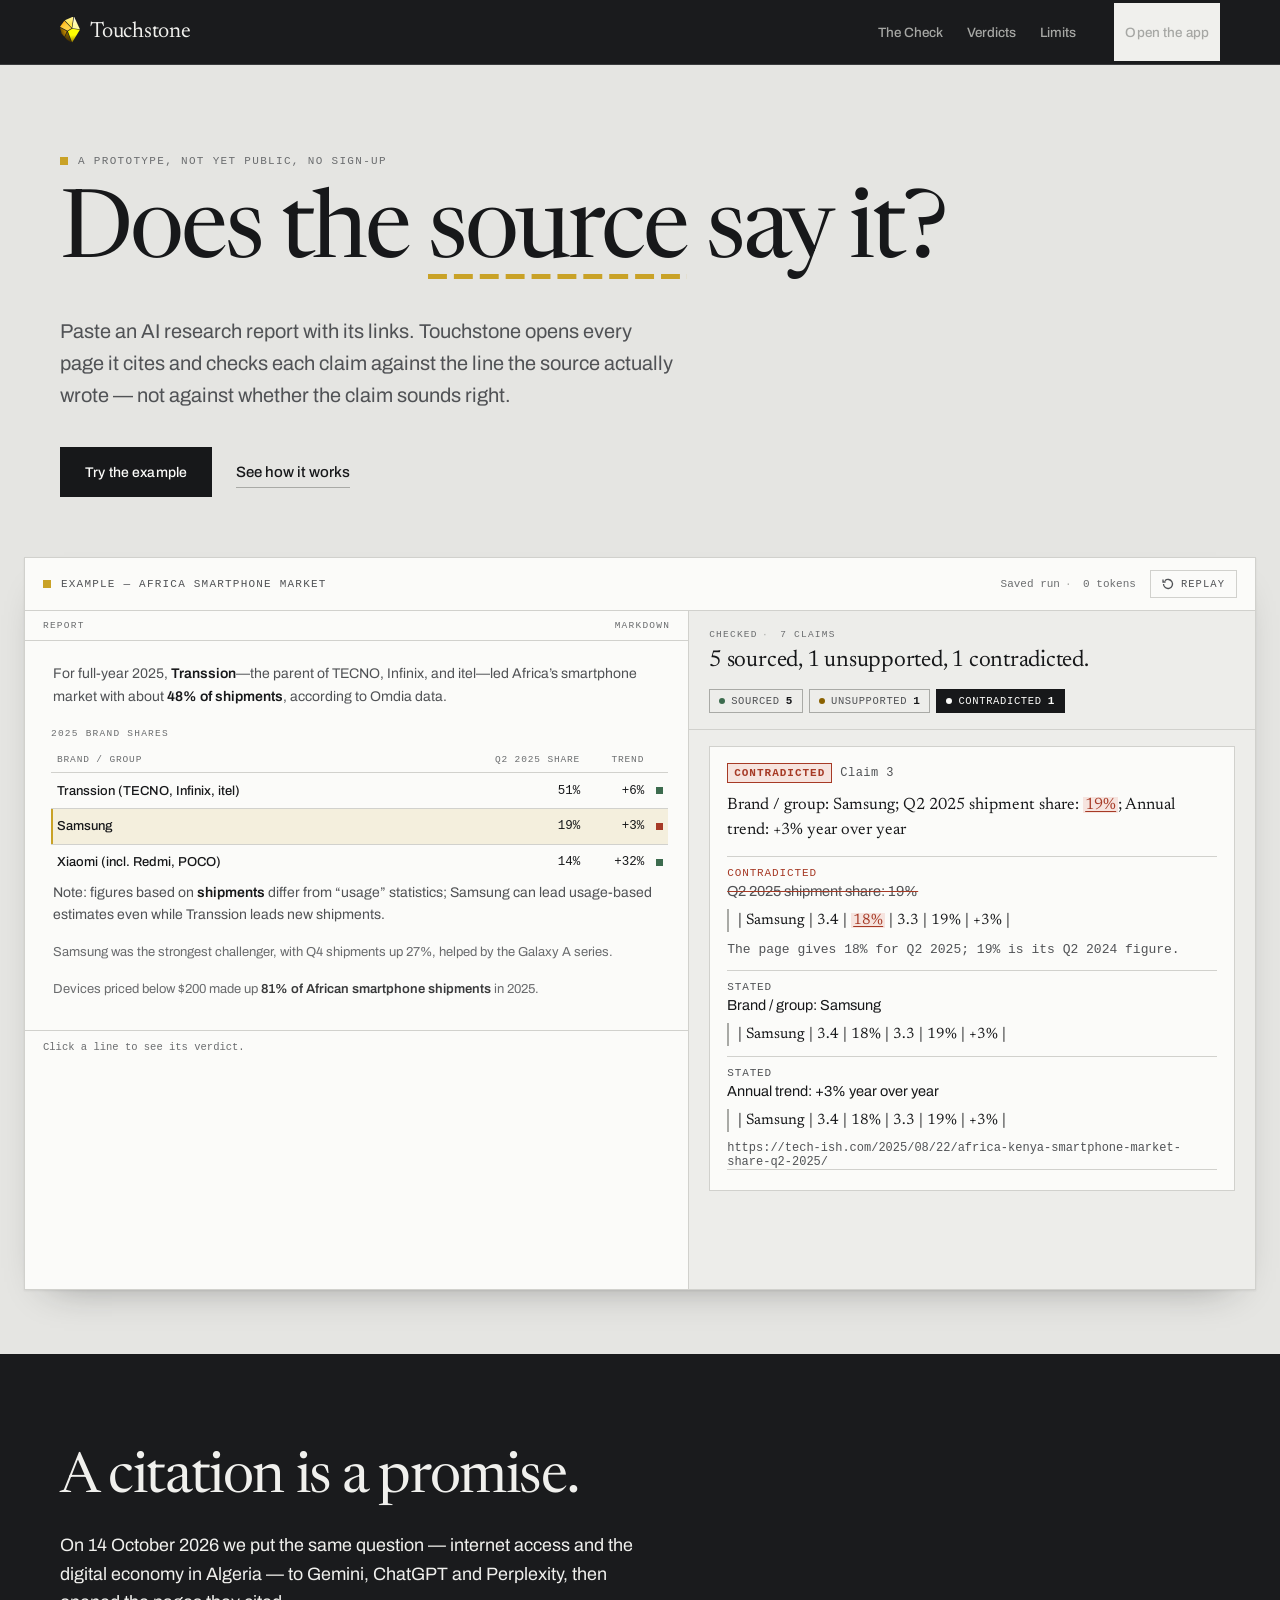
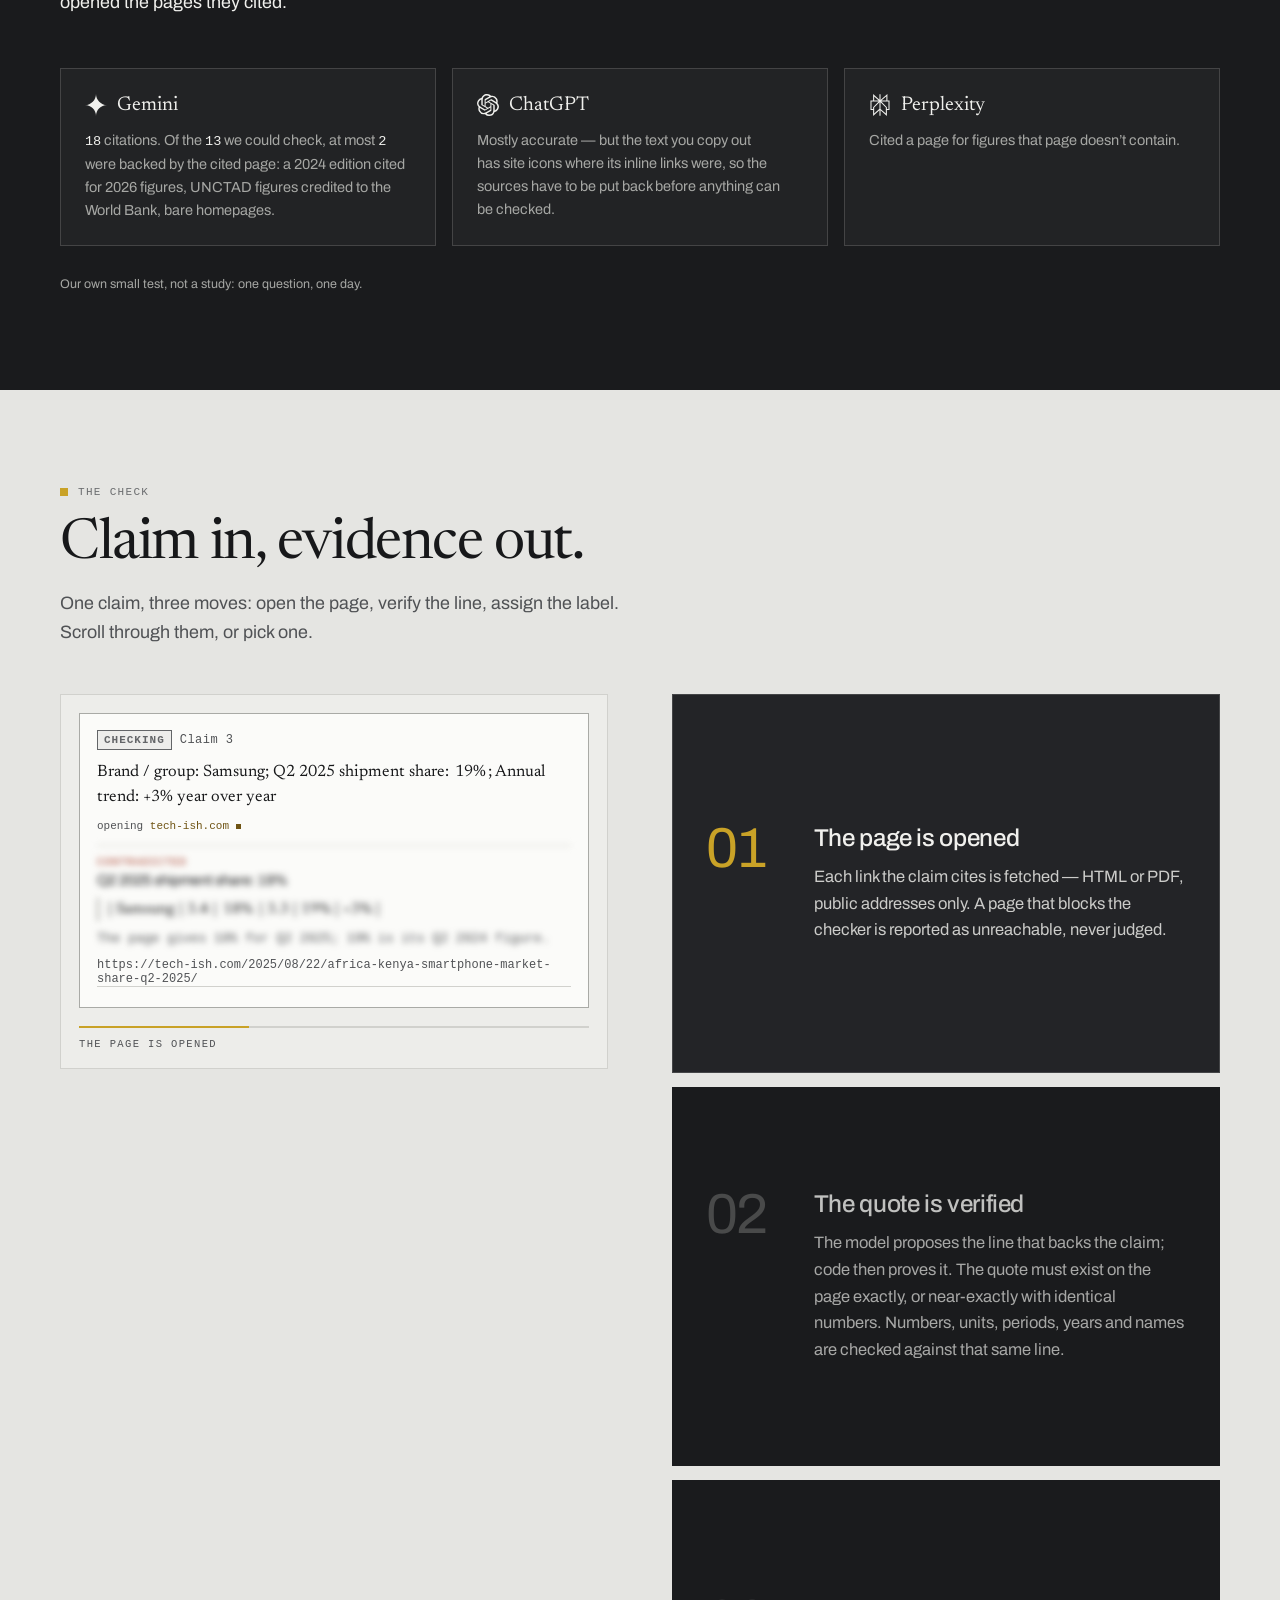
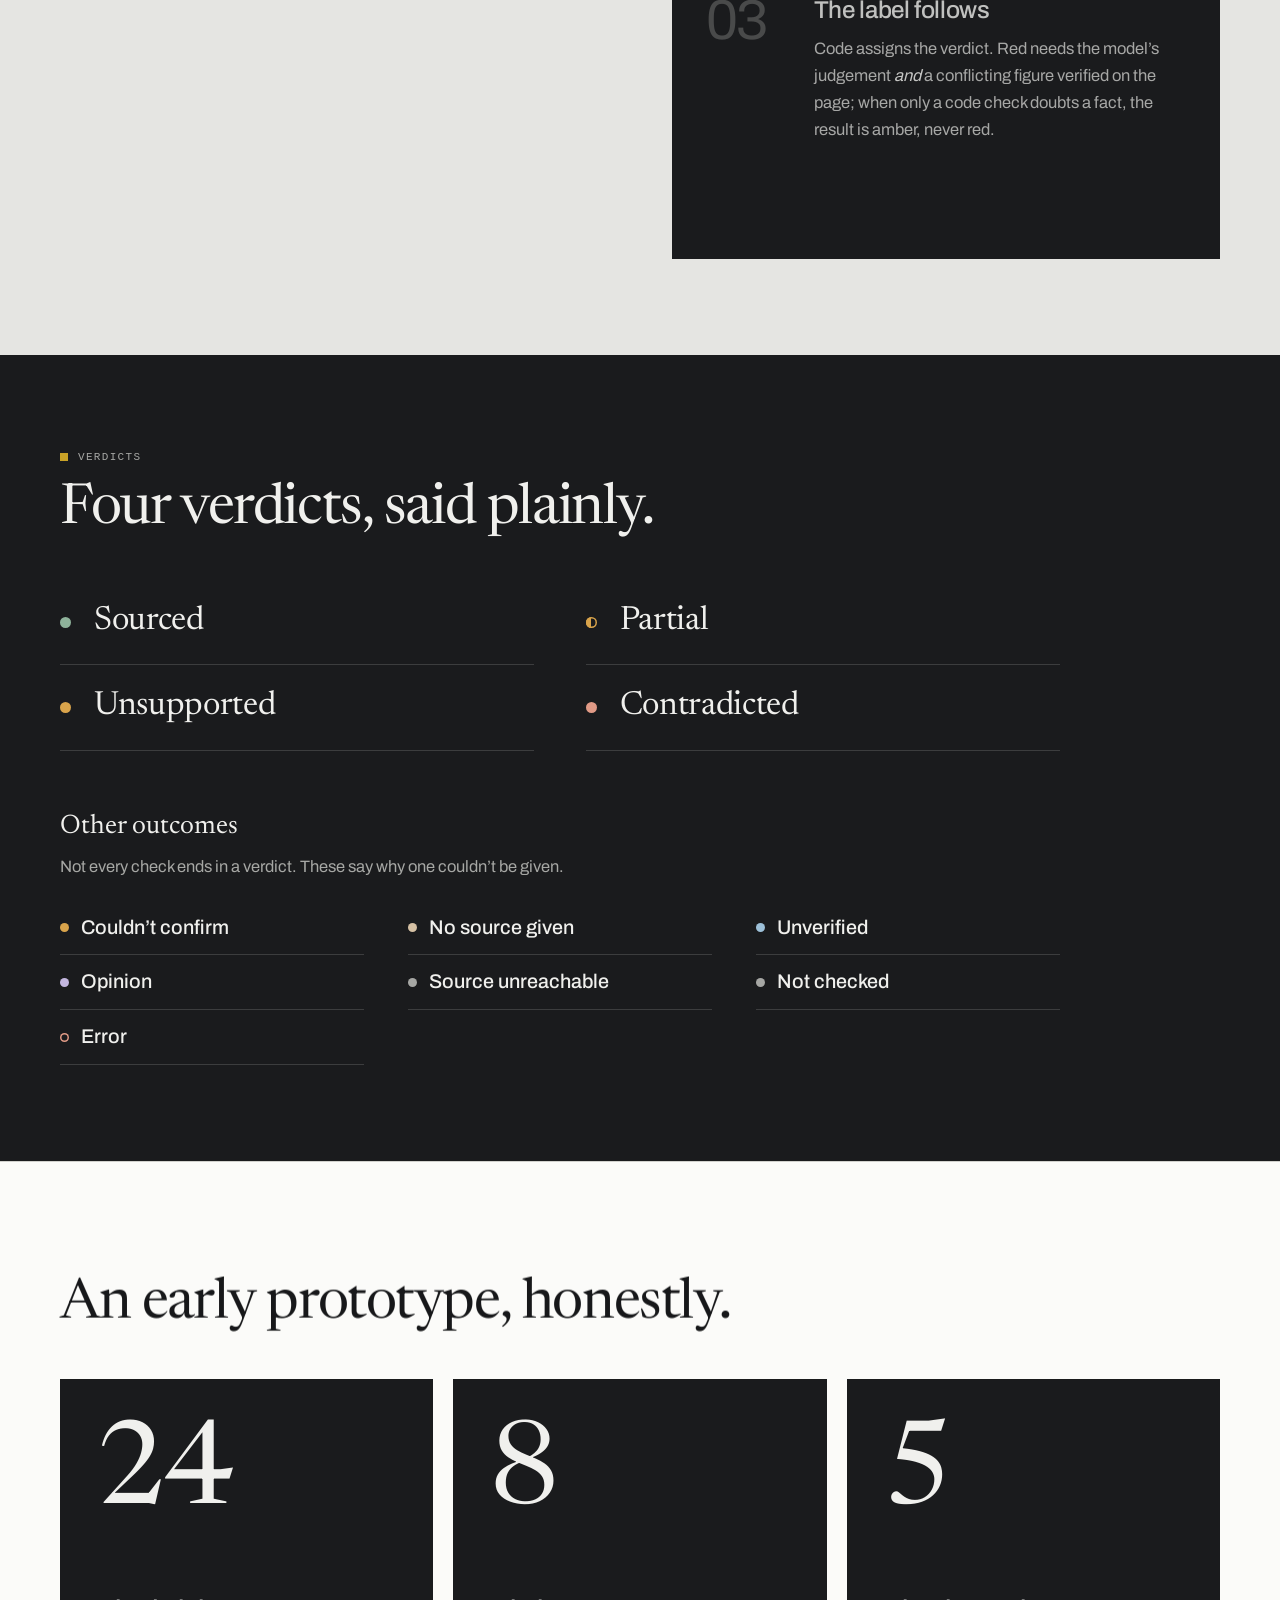
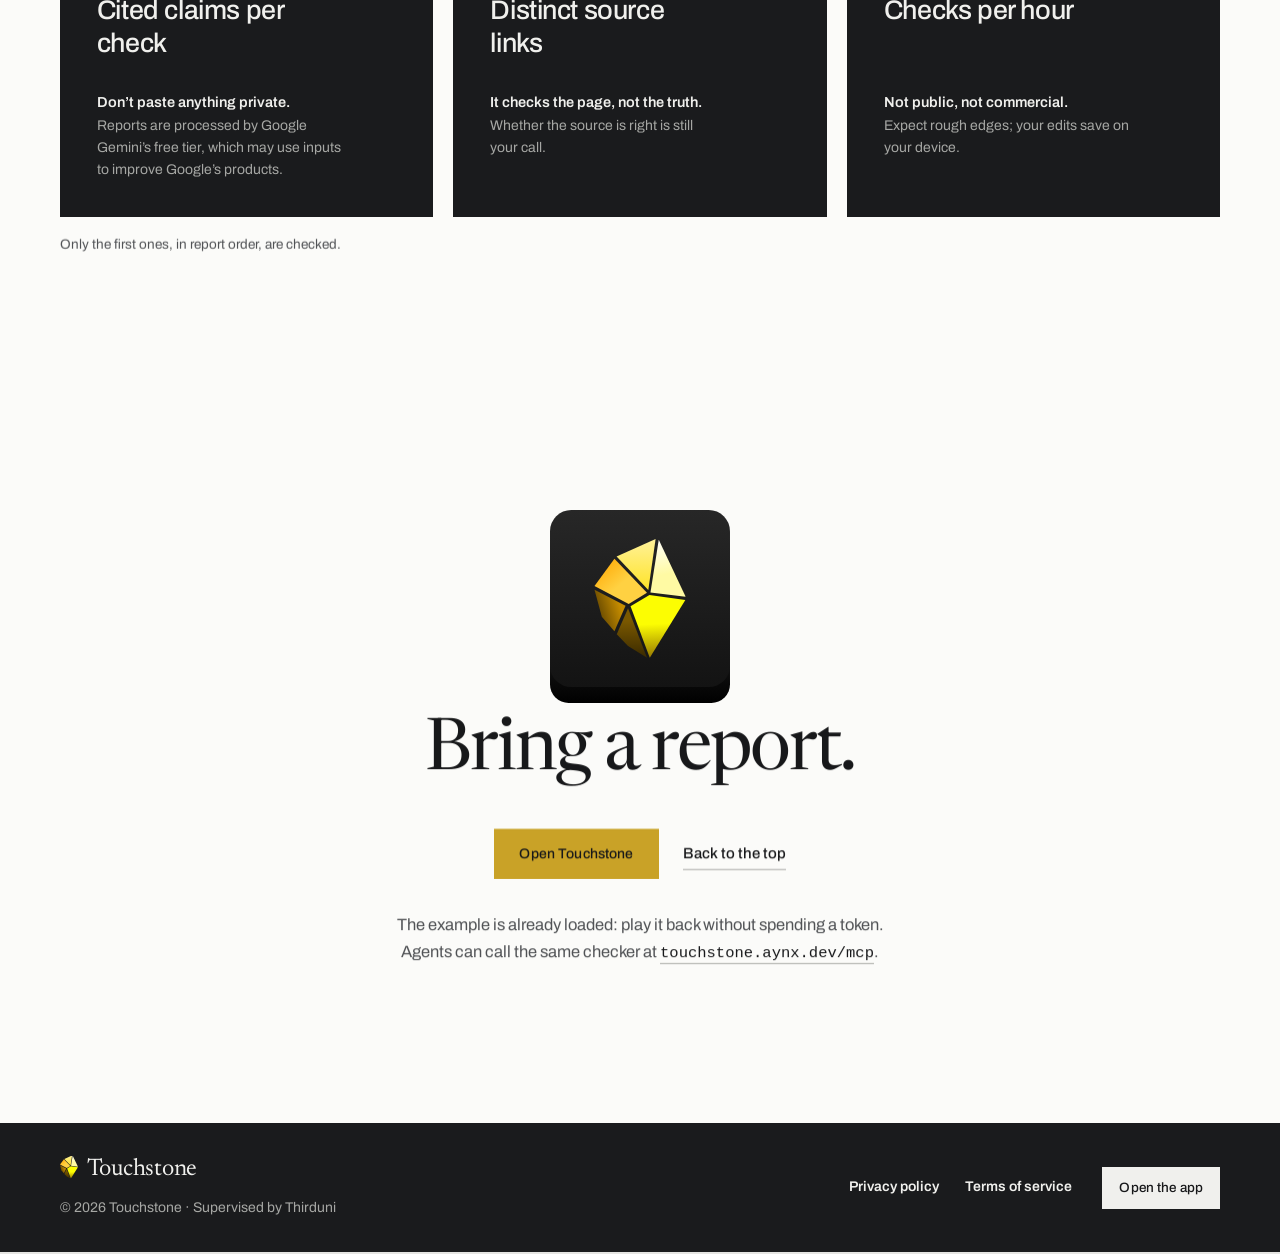
==== commit dfb7bd56: "Hamburger right + CTA in menu, smaller footer, thicker link hover, zero scroll - CTA moved into #sit" ====
--- a/landing/index.html
+++ b/landing/index.html
@@ -28,8 +28,8 @@
       <a href="#check">The Check</a>
       <a href="#key">Verdicts</a>
       <a href="#limits">Limits</a>
+      <a class="btn btn-sm btn-light" href="/app">Open the app</a>
     </nav>
-    <a class="btn btn-sm btn-light" href="/app">Open the app</a>
     <button class="burger" id="nav-burger" type="button" aria-expanded="false" aria-controls="site-nav" aria-label="Menu" title="Menu">
       <svg class="ic" viewBox="0 0 18 14" aria-hidden="true" focusable="false"><path d="M1 1.5h16M1 7h16M1 12.5h16" fill="none" stroke="currentColor" stroke-width="1.8" stroke-linecap="round"/></svg>
     </button>
--- a/landing/landing.css
+++ b/landing/landing.css
@@ -74,10 +74,13 @@
   transition:color .2s var(--ease);
 }
 .nav a:hover{color:var(--topbar-fg)}
+/* the CTA is the last item in the nav; pin it to the right edge on wide
+   screens so it doesn't ride on the links' 4px gap */
+.nav > .btn-sm{margin-left:24px}
 /* the hamburger: hidden on wide screens, shown by JS (html.js) on narrow ones */
 .burger{display:none;appearance:none;background:none;border:1px solid var(--topbar-line);
   color:var(--topbar-fg);padding:0;min-width:40px;height:40px;cursor:pointer;
-  align-items:center;justify-content:center;flex:none;
+  align-items:center;justify-content:center;flex:none;margin-left:auto;
   transition:border-color .2s var(--ease),color .2s var(--ease)}
 .burger:hover{border-color:var(--gold);color:var(--gold)}
 .burger .ic{display:block;width:18px;height:14px}
@@ -90,28 +93,22 @@
 }
 .btn:hover{background:var(--gold);border-color:var(--gold);color:var(--gold-ink)}
 .btn-sm{min-height:40px;padding:0 16px;font-size:13.5px;margin-left:auto}
-.nav + .btn-sm{margin-left:0}
 /* a button that sits on graphite: paper white at rest, the one gold under the pointer */
 .btn-light{background:var(--on-stone);border-color:var(--on-stone);color:var(--ink)}
 .btn-light:hover{background:var(--gold);border-color:var(--gold);color:var(--gold-ink)}
 .btn-gold{background:var(--gold);border-color:var(--gold);color:var(--gold-ink)}
 .btn-gold:hover{background:var(--ink);border-color:var(--ink);color:var(--paper)}
-/* a quiet link with a hairline that stays; on hover the gold rule slides in over it,
-   covering the grey — one line at rest, one gold line on hover, never two */
+/* a quiet link with one hairline; on hover the grey simply becomes gold —
+   no slide, no second line, no pseudo-elements */
 .link{
-  position:relative;display:inline-flex;align-items:center;min-height:32px;
+  display:inline-flex;align-items:center;box-sizing:border-box;min-height:32px;
   font:500 15px var(--sans);color:var(--ink);text-decoration:none;
-}
-.link::after{
-  content:"";position:absolute;left:0;right:0;bottom:0;height:1px;
-  background:var(--rule-strong);
-}
-.link::before{
-  content:"";position:absolute;left:0;bottom:0;width:100%;height:2px;
-  background:var(--gold);transform:scaleX(0);transform-origin:left;
-  transition:transform .42s var(--ease);
-}
-.link:hover::before,.link:focus-visible::before{transform:scaleX(1)}
+  border-bottom:1px solid var(--rule-strong);
+  transition:border-color .2s var(--ease), border-bottom-width .2s var(--ease);
+}
+.link:hover,.link:focus-visible{
+  border-bottom:2px solid var(--gold);
+}
 
 /* ── hero ────────────────────────────────────────────────────────────── */
 .hero{padding:clamp(52px,7vw,92px) 0 clamp(44px,5vw,64px)}
@@ -527,16 +524,16 @@
 
 /* ── footer: the page's last word, not a footnote ─────────────────────── */
 .foot{background:var(--stone);color:var(--on-stone-muted);
-  padding:clamp(30px,4vw,46px) 0}
+  padding:clamp(22px,3vw,34px) 0}
 .foot-in{display:flex;justify-content:space-between;align-items:center;
-  gap:22px 40px;flex-wrap:wrap}
+  gap:18px 40px;flex-wrap:wrap}
 .foot-brand{display:inline-flex;align-items:center;gap:9px;font:400 24px/1 var(--serif);
   color:var(--on-stone);text-decoration:none;letter-spacing:-.01em}
 /* same optical nudge as the navbar (the footer's wordmark is an anonymous flex
    item, so the correction lives on the img) */
 .foot-logo{display:block;height:23px;width:auto;flex:none;
   transform:translateY(-2.5px)}
-.foot-copy{margin-top:10px;font:400 14px/1.5 var(--sans);color:var(--on-stone-muted)}
+.foot-copy{margin-top:8px;font:400 14px/1.5 var(--sans);color:var(--on-stone-muted)}
 .foot-nav{display:flex;align-items:center;gap:clamp(14px,2.2vw,26px);flex-wrap:wrap}
 .foot-nav > a:not(.btn){
   font:600 14px var(--sans);color:var(--on-stone);text-decoration:none;
@@ -596,11 +593,20 @@
     box-shadow:0 22px 34px rgba(10,10,8,.22)}
   .js .bar-in.menu-open .nav a{padding:13px clamp(20px,4vw,24px);font-size:15px}
   .js .bar-in.menu-open .nav a + a{border-top:1px solid var(--topbar-line)}
+  .js .bar-in.menu-open .nav a:hover,
+  .js .bar-in.menu-open .nav a:active,
+  .js .bar-in.menu-open .nav a:focus-visible{color:var(--topbar-fg);
+    background:rgba(255,255,255,.06)}
   .js .burger{display:inline-flex}
   .bar-in{gap:14px}
   html:not(.js) .bar-in{flex-wrap:wrap;row-gap:6px}
   html:not(.js) .nav{order:4;flex-basis:100%;justify-content:flex-start}
-  .btn-sm{margin-left:auto}
+  /* CTA is now the last item inside the nav, so it rides the dropdown;
+     no separate margin needed here */
+  .js .bar-in.menu-open .nav .btn-sm{
+    width:100%;margin:8px 0 4px;padding:12px clamp(20px,4vw,24px);
+    box-sizing:border-box;justify-content:center;margin-left:0;
+  }
   .display{font-size:clamp(40px,11vw,56px);max-width:8em}
   .demo-bar{padding:10px 14px;gap:10px 12px}
   .demo-title{flex-basis:100%}
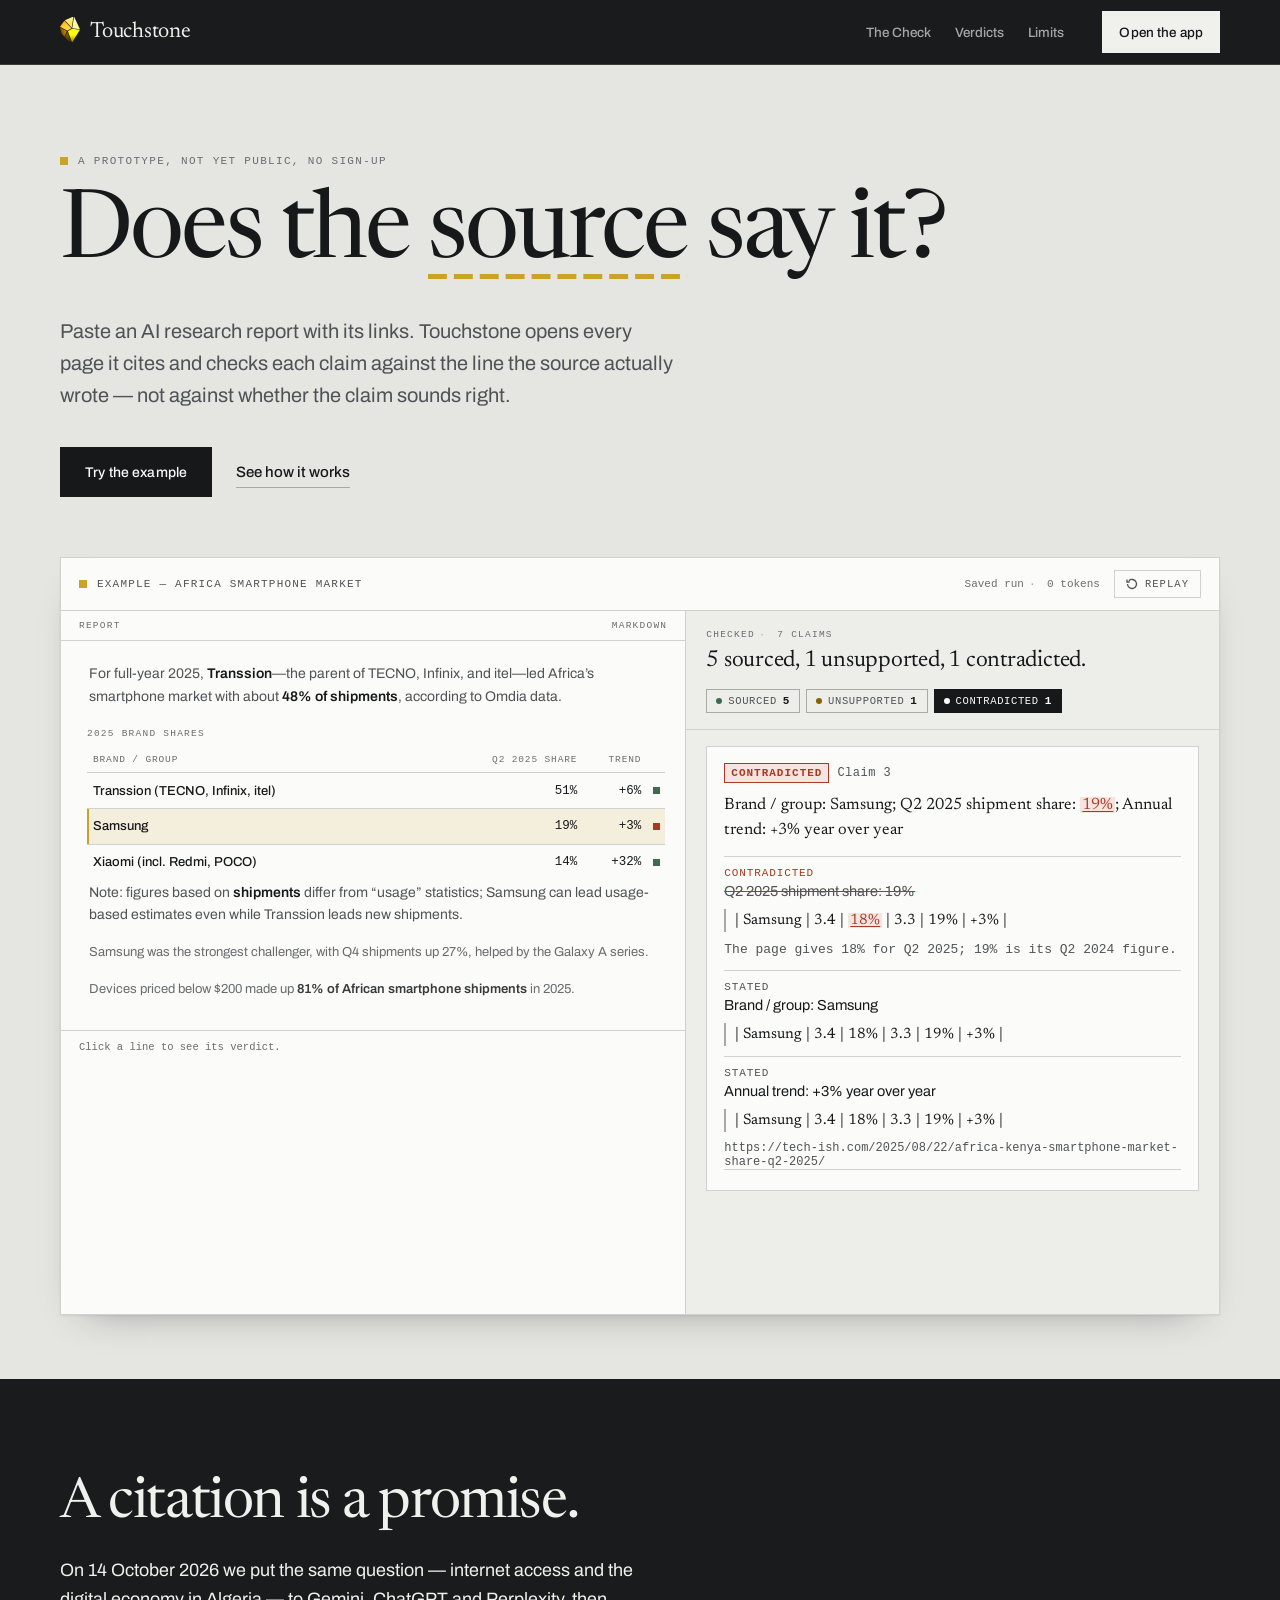
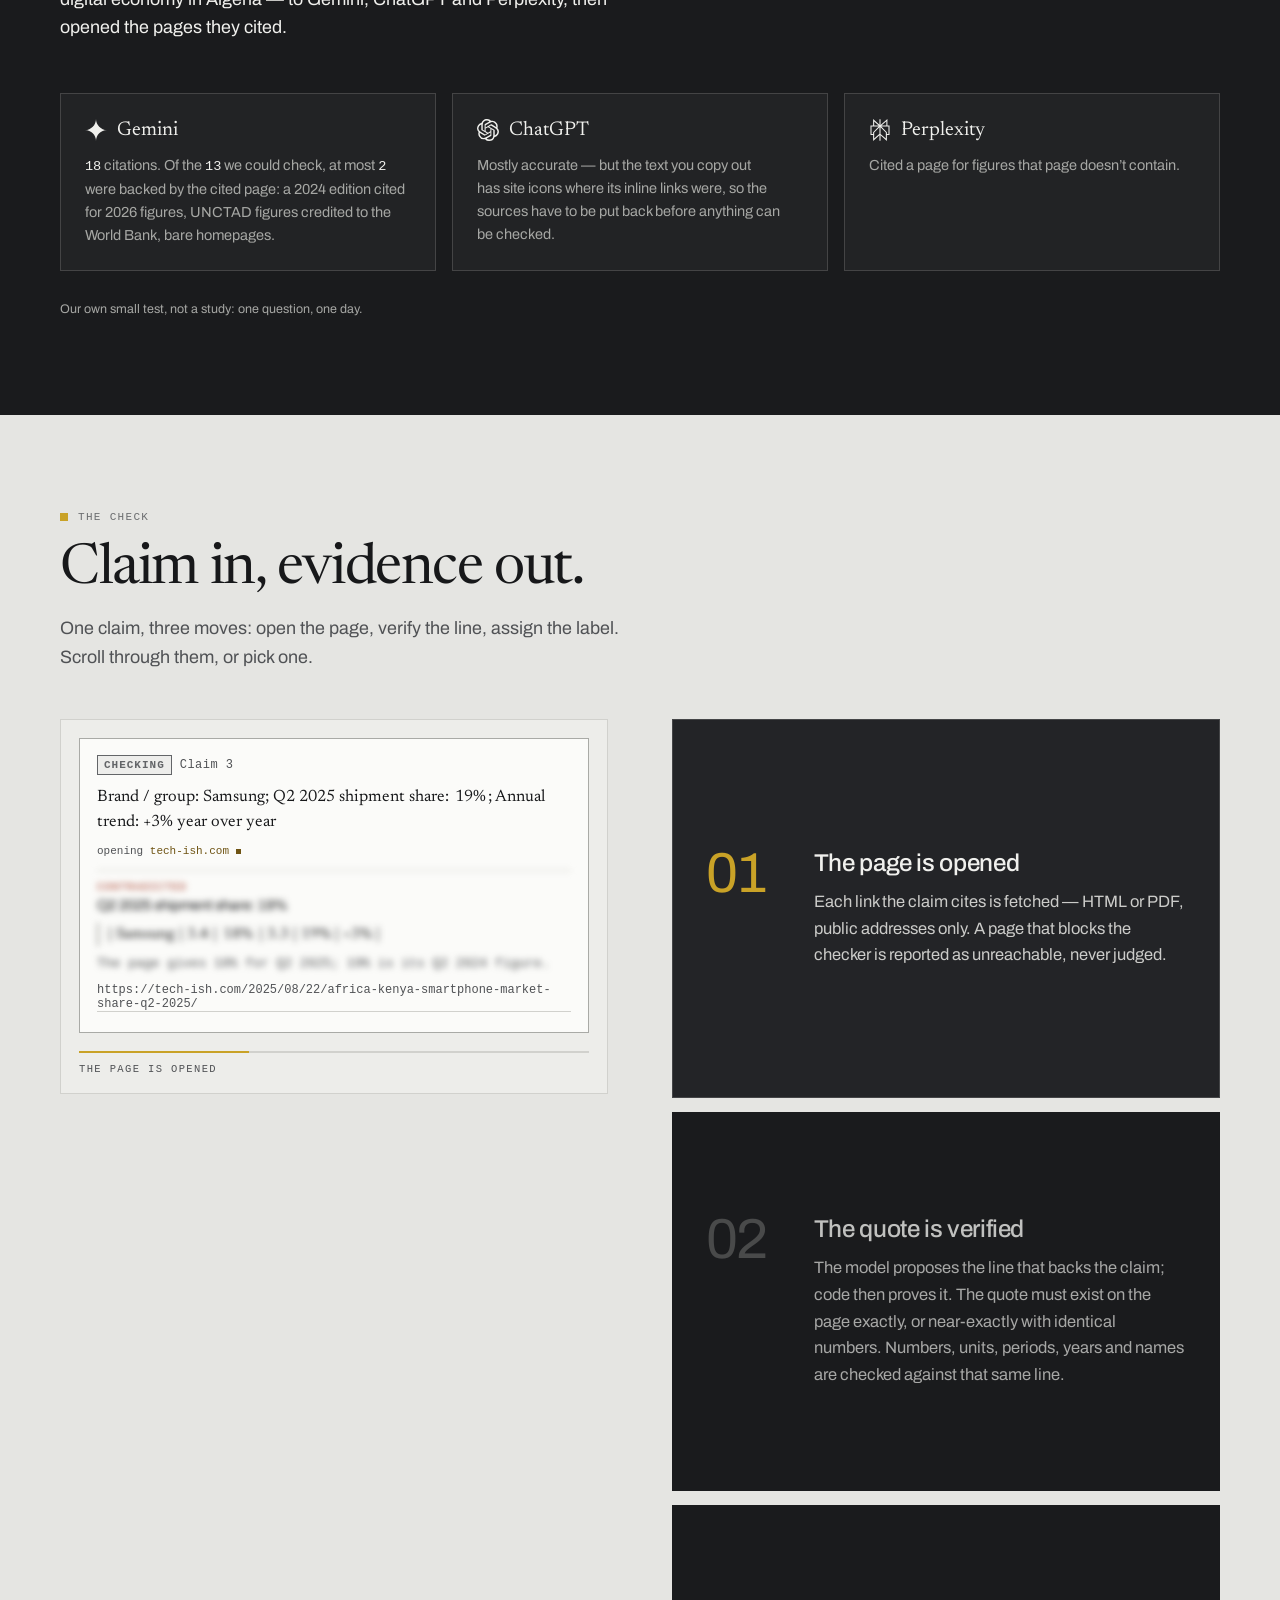
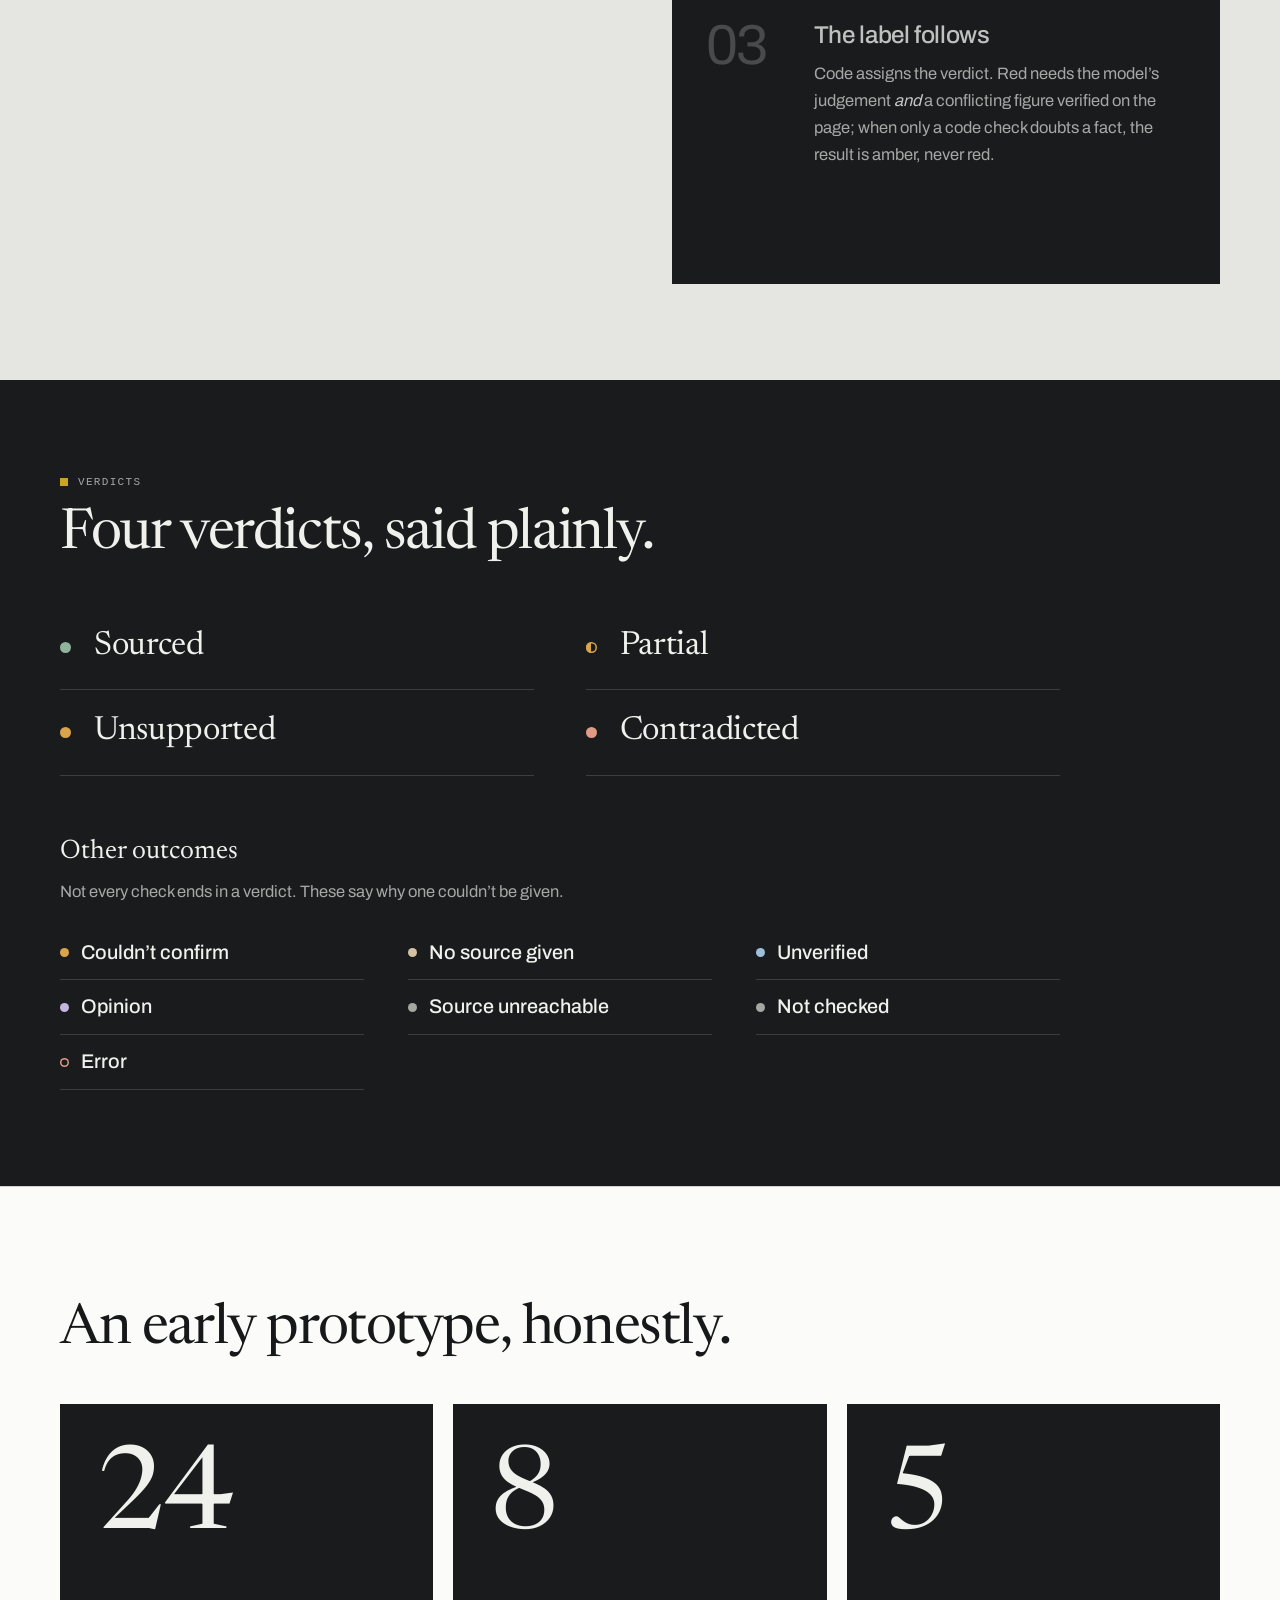
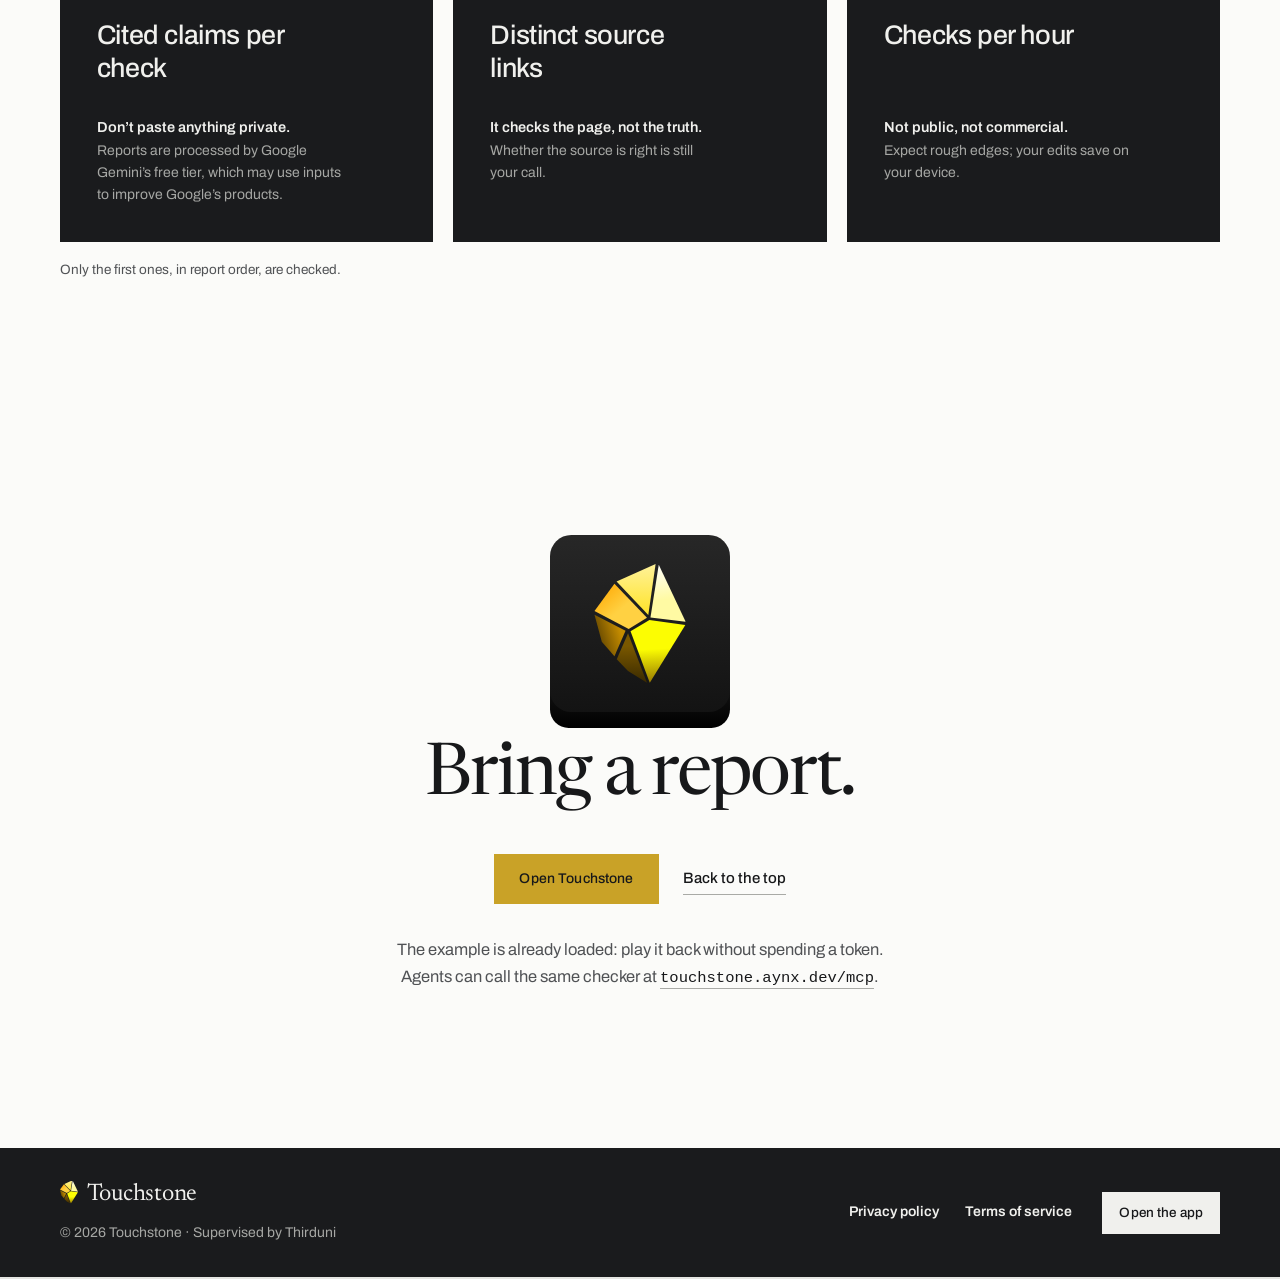
==== commit 07be0f3b: "Align the hero demo with the page's horizontal spacing The example block used .wrap.wide (max-width " ====
--- a/landing/index.html
+++ b/landing/index.html
@@ -54,7 +54,7 @@
 
     <!-- The live example: the report and the checker side by side. Every state and quote
          below comes from examples/demo_run.json — the same saved run the app replays. -->
-    <div class="wrap wide">
+    <div class="wrap">
       <section class="demo" id="example" aria-labelledby="demo-title">
         <header class="demo-bar">
           <h2 class="demo-title" id="demo-title"><span class="mark" aria-hidden="true"></span>
--- a/landing/landing.css
+++ b/landing/landing.css
@@ -69,11 +69,11 @@
   transform:translateY(-2.5px)}
 .brand-name{font:400 22px/1 var(--serif);letter-spacing:-.01em}
 .nav{display:flex;align-items:center;gap:4px;margin-left:auto}
-.nav a{
+.nav > a:not(.btn){
   padding:8px 10px;font:500 13.5px var(--sans);color:var(--topbar-muted);text-decoration:none;
   transition:color .2s var(--ease);
 }
-.nav a:hover{color:var(--topbar-fg)}
+.nav > a:not(.btn):hover{color:var(--topbar-fg)}
 /* the CTA is the last item in the nav; pin it to the right edge on wide
    screens so it doesn't ride on the links' 4px gap */
 .nav > .btn-sm{margin-left:24px}
@@ -591,11 +591,11 @@
     align-items:stretch;gap:0;margin:0;background:var(--topbar);
     border-bottom:1px solid var(--topbar-line);padding:4px 0 8px;
     box-shadow:0 22px 34px rgba(10,10,8,.22)}
-  .js .bar-in.menu-open .nav a{padding:13px clamp(20px,4vw,24px);font-size:15px}
+  .js .bar-in.menu-open .nav a:not(.btn){padding:13px clamp(20px,4vw,24px);font-size:15px}
   .js .bar-in.menu-open .nav a + a{border-top:1px solid var(--topbar-line)}
-  .js .bar-in.menu-open .nav a:hover,
-  .js .bar-in.menu-open .nav a:active,
-  .js .bar-in.menu-open .nav a:focus-visible{color:var(--topbar-fg);
+  .js .bar-in.menu-open .nav a:not(.btn):hover,
+  .js .bar-in.menu-open .nav a:not(.btn):active,
+  .js .bar-in.menu-open .nav a:not(.btn):focus-visible{color:var(--topbar-fg);
     background:rgba(255,255,255,.06)}
   .js .burger{display:inline-flex}
   .bar-in{gap:14px}
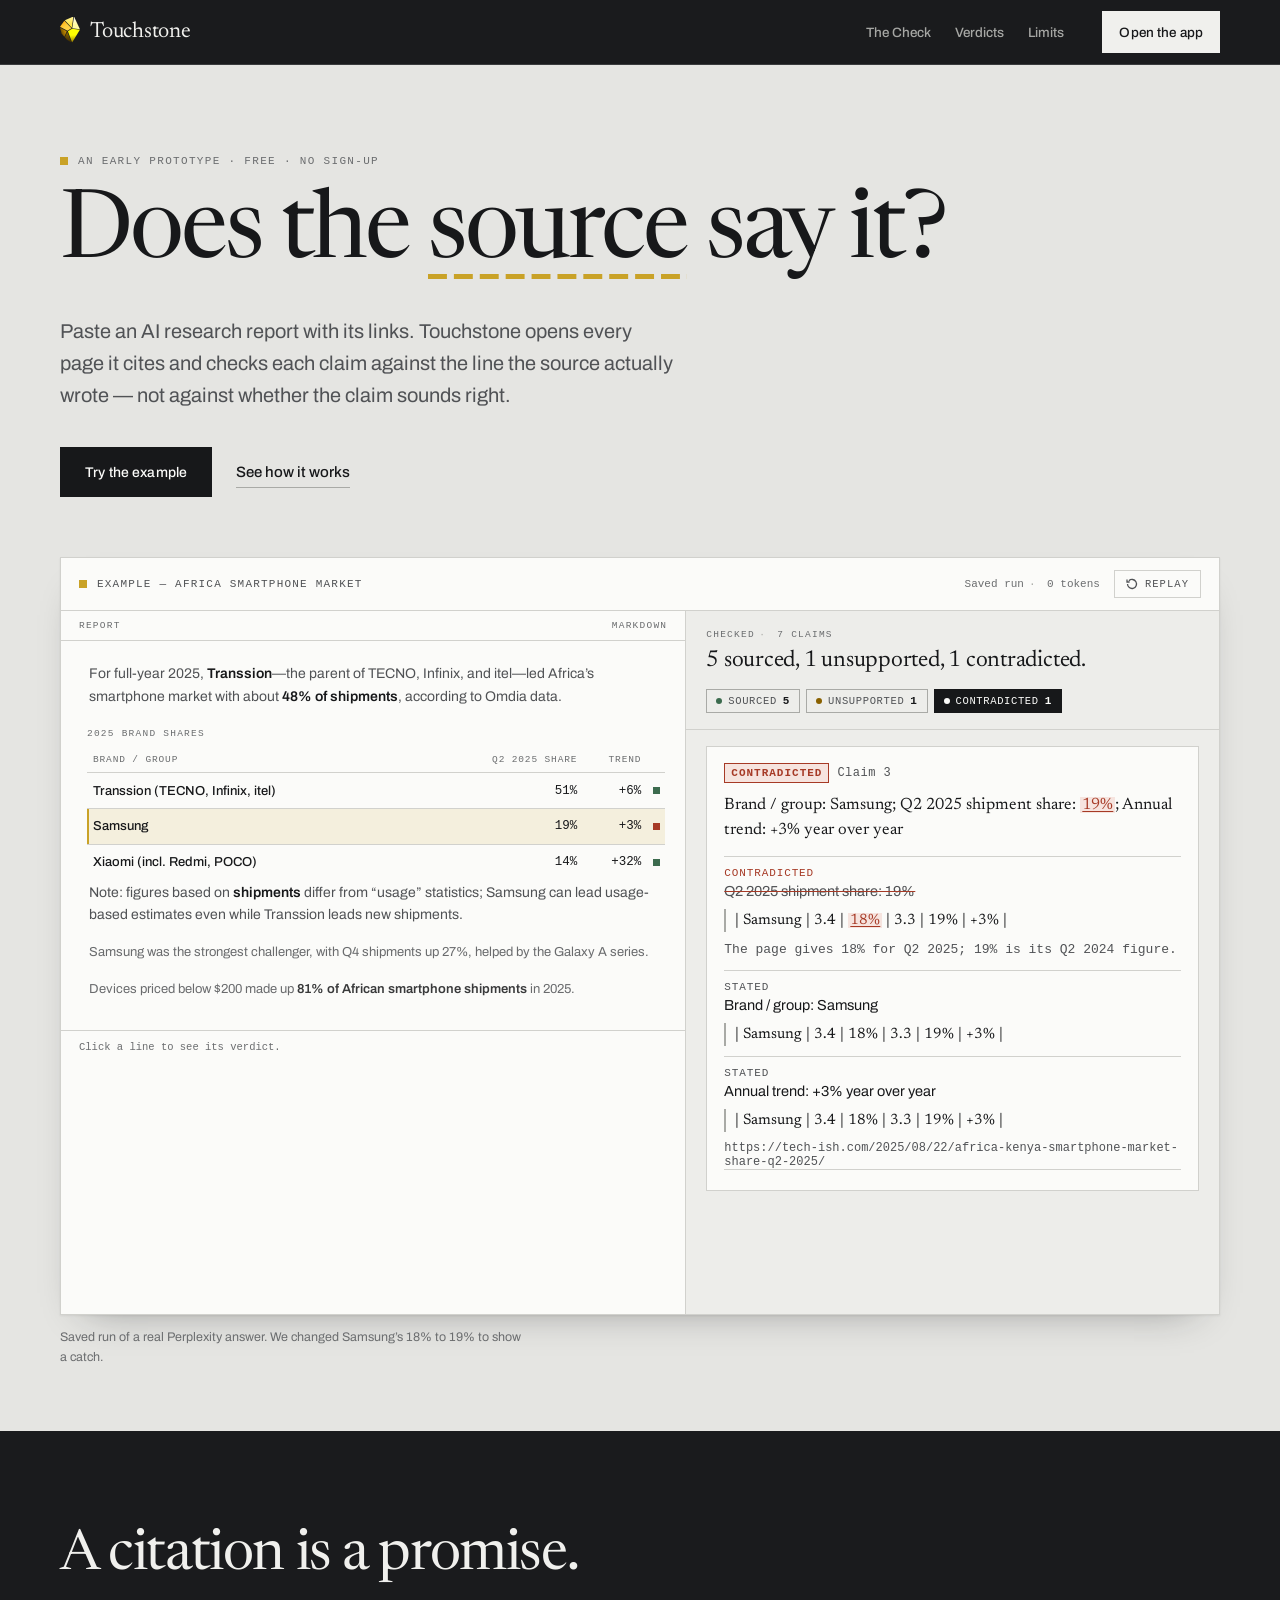
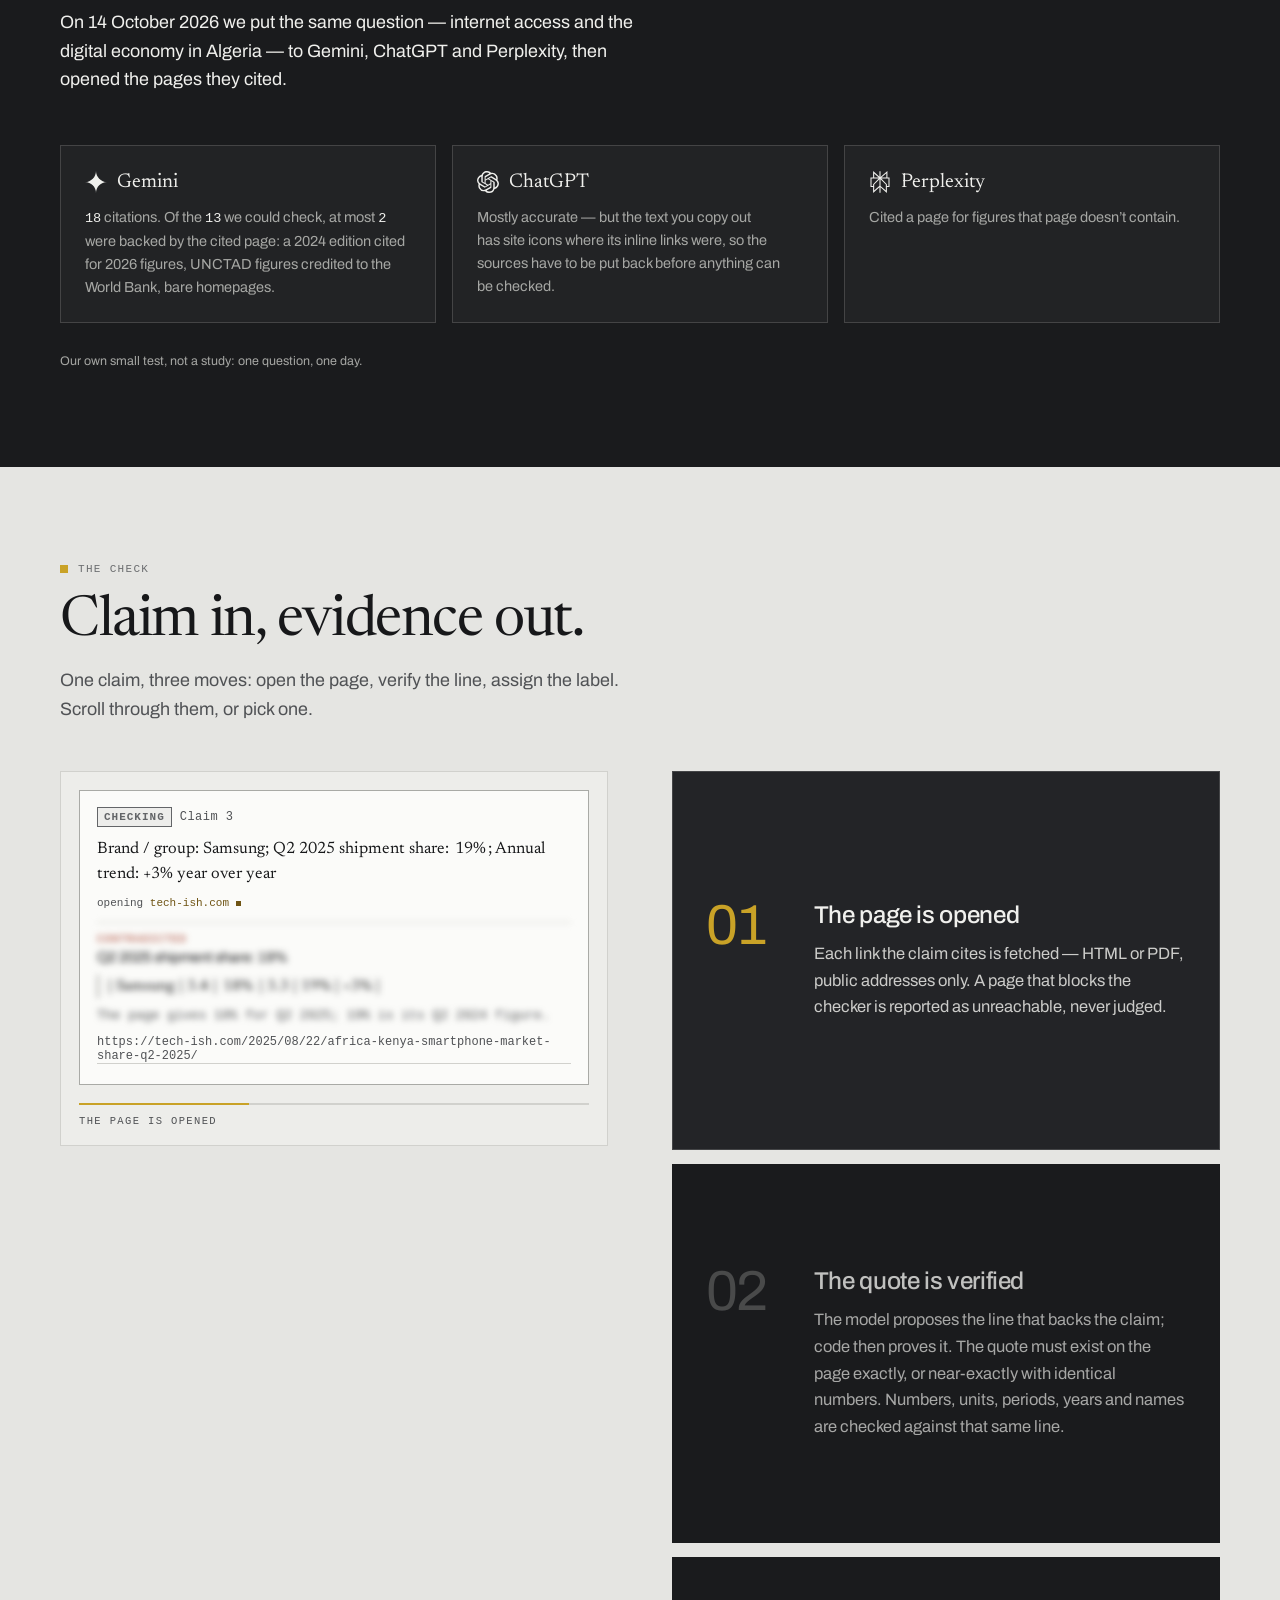
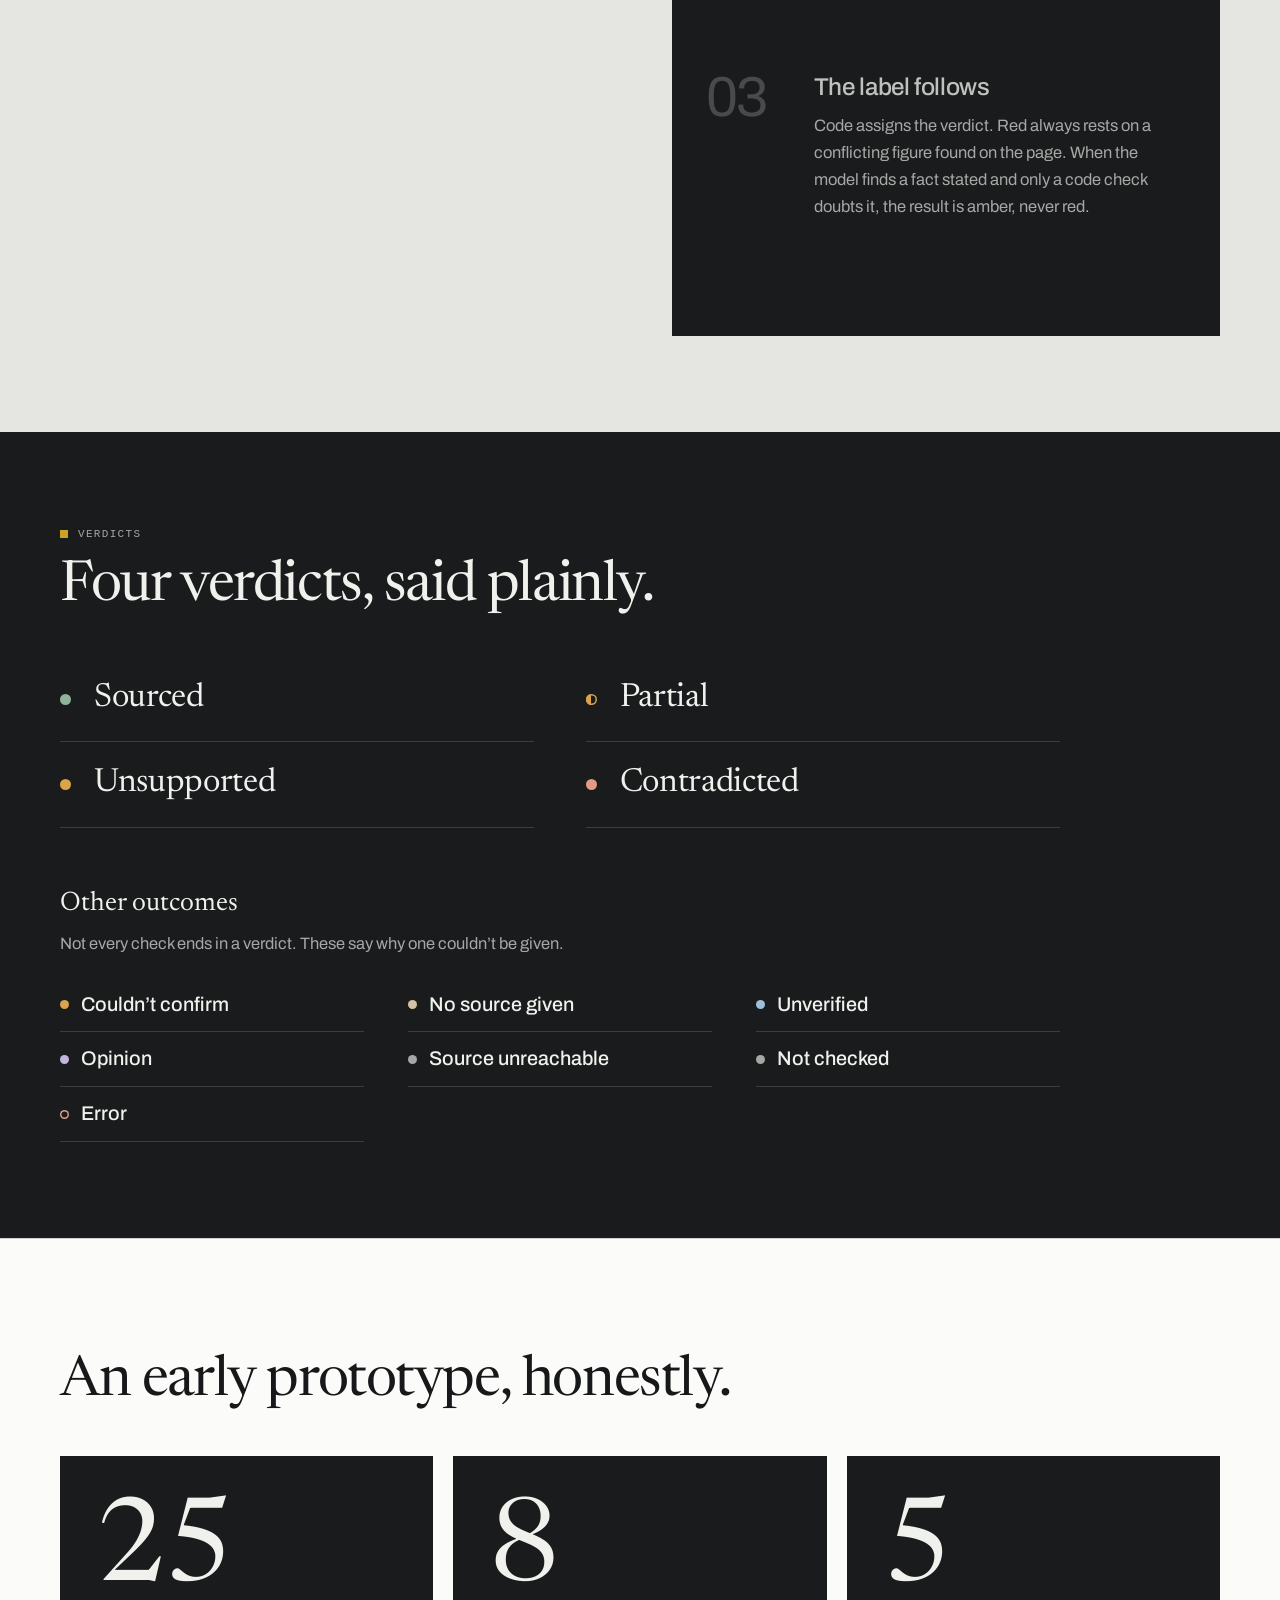
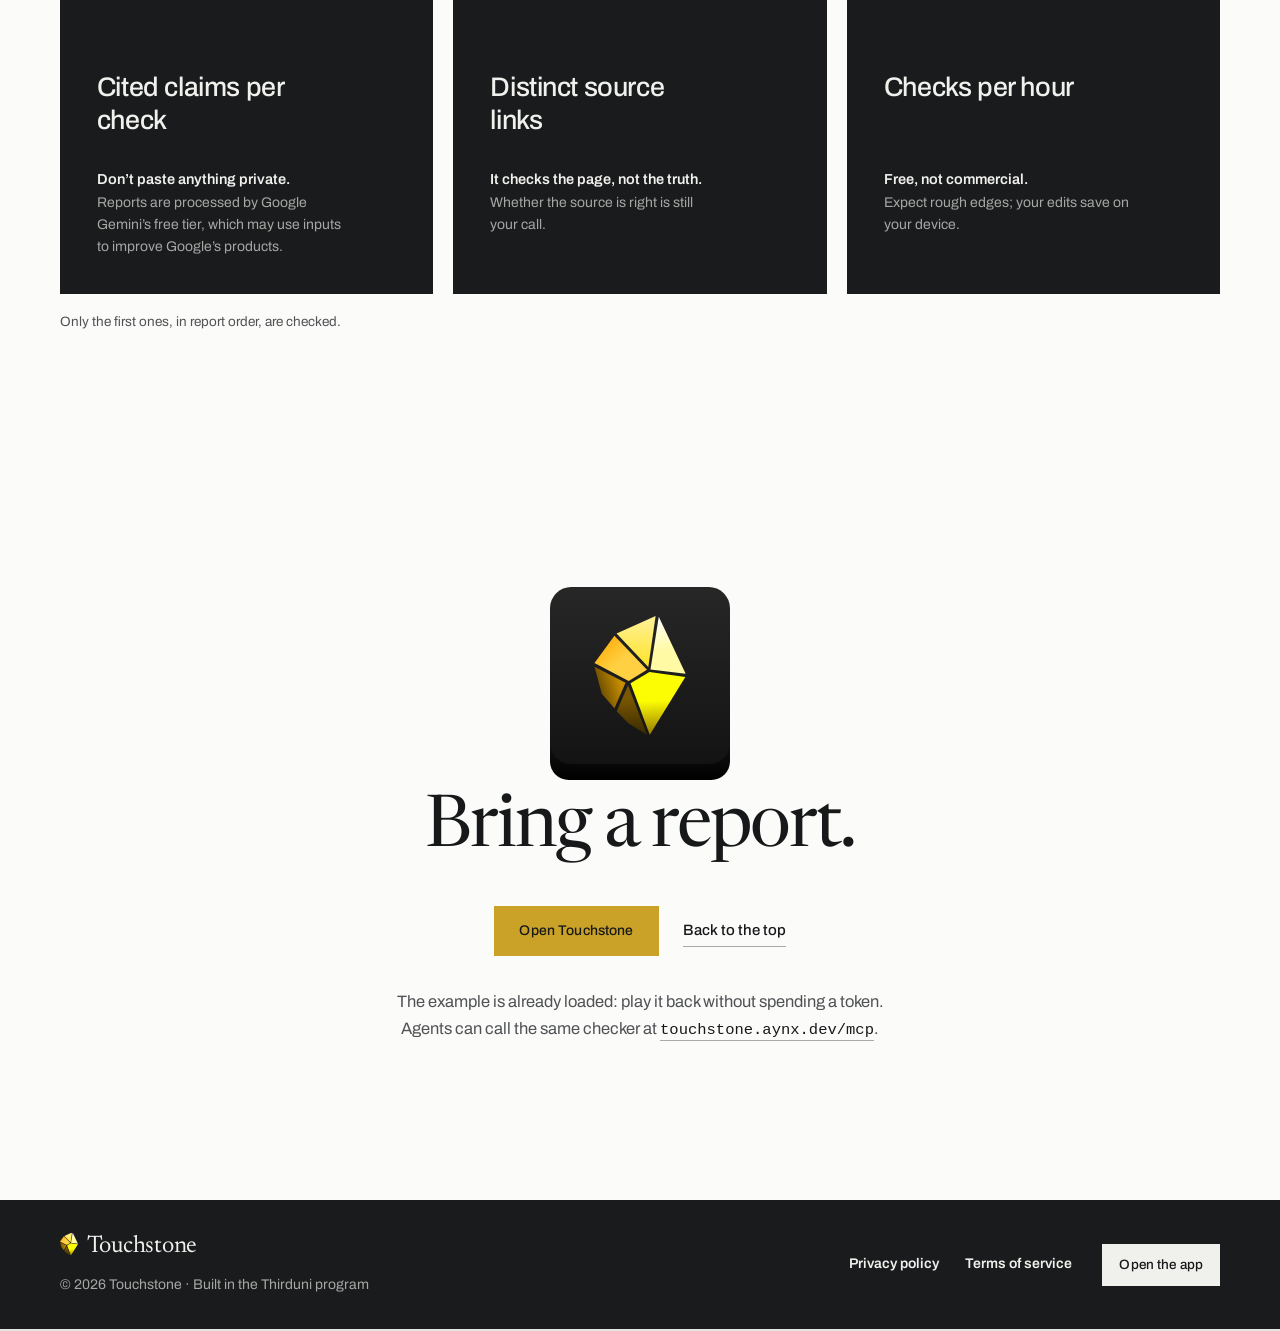
==== commit 14e3bf1d: "Landing copy: accurate red-label rule, disclose the edited example, public prototype, Thirduni credi" ====
--- a/landing/index.html
+++ b/landing/index.html
@@ -41,7 +41,7 @@
   <!-- ── hero ─────────────────────────────────────────────────────────── -->
   <section class="hero" id="top">
     <div class="wrap">
-      <p class="eyebrow"><span class="mark" aria-hidden="true"></span>A prototype, not yet public, no sign-up</p>
+      <p class="eyebrow"><span class="mark" aria-hidden="true"></span>An early prototype · free · no sign-up</p>
       <h1 class="display">Does the <span class="u-source">source</span> say&nbsp;it?</h1>
       <p class="lead">Paste an AI research report with its links. Touchstone opens every page it
         cites and checks each claim against the line the source actually wrote — not against
@@ -132,6 +132,8 @@
           </div>
         </div>
       </section>
+      <p class="fine demo-caption">Saved run of a real Perplexity answer. We changed Samsung’s 18%
+        to 19% to show a catch.</p>
     </div>
   </section>
 
@@ -229,9 +231,9 @@
               <span class="step-no">03</span>
               <span class="step-body">
                 <span class="step-title">The label follows</span>
-                <span class="step-text">Code assigns the verdict. Red needs the model’s judgement
-                  <em>and</em> a conflicting figure verified on the page; when only a code check
-                  doubts a fact, the result is amber, never red.</span>
+                <span class="step-text">Code assigns the verdict. Red always rests on a conflicting figure found on
+                  the page. When the model finds a fact stated and only a code check doubts it,
+                  the result is amber, never red.</span>
               </span>
             </button>
           </li>
@@ -313,7 +315,7 @@
           <div>
             <dt>Checks per hour</dt>
             <dd><span class="num">5</span></dd>
-            <dd class="spec-body"><b>Not public, not commercial.</b> Expect rough edges; your edits
+            <dd class="spec-body"><b>Free, not commercial.</b> Expect rough edges; your edits
               save on your device.</dd>
           </div>
         </dl>
@@ -345,7 +347,7 @@
     <div class="wrap foot-in">
       <div class="foot-id">
         <a class="foot-brand" href="./"><img class="foot-logo" src="logo.svg" alt="" width="18" height="23" loading="lazy" decoding="async">Touchstone</a>
-        <p class="foot-copy">© 2026 Touchstone <span aria-hidden="true">·</span> Supervised by Thirduni</p>
+        <p class="foot-copy">© 2026 Touchstone <span aria-hidden="true">·</span> Built in the Thirduni program</p>
       </div>
       <nav class="foot-nav" aria-label="Footer">
         <a href="privacy.html">Privacy policy</a>
--- a/landing/landing.css
+++ b/landing/landing.css
@@ -376,6 +376,7 @@
 .findings dd{color:var(--on-stone-muted);font-size:14.5px;line-height:1.58;max-width:60ch}
 .findings .num{color:var(--on-stone)}
 .band-fine{margin-top:clamp(20px,2.4vw,28px)}
+.demo-caption{margin-top:12px}
 @media (hover:hover) and (prefers-reduced-motion: no-preference){
   .findings:hover > div{transform:scale(.975);opacity:.72}
   .findings > div:hover{
